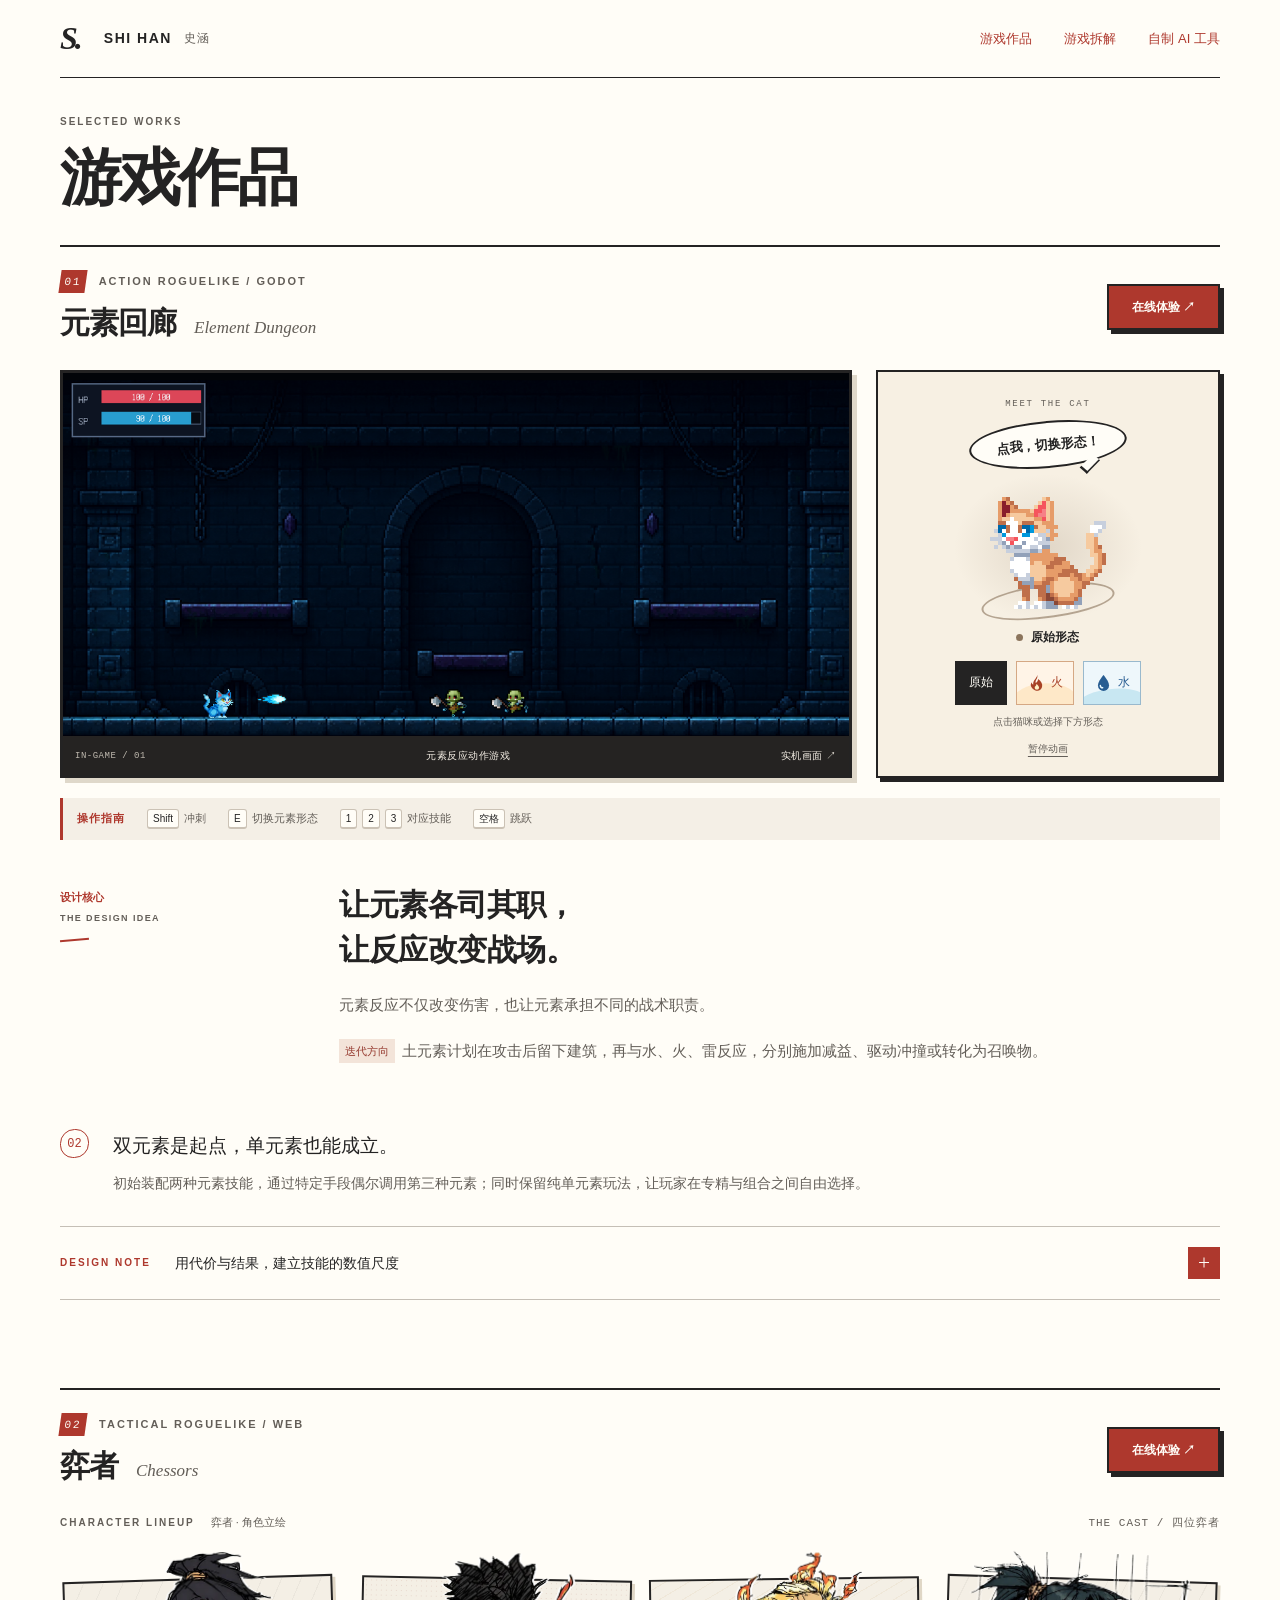
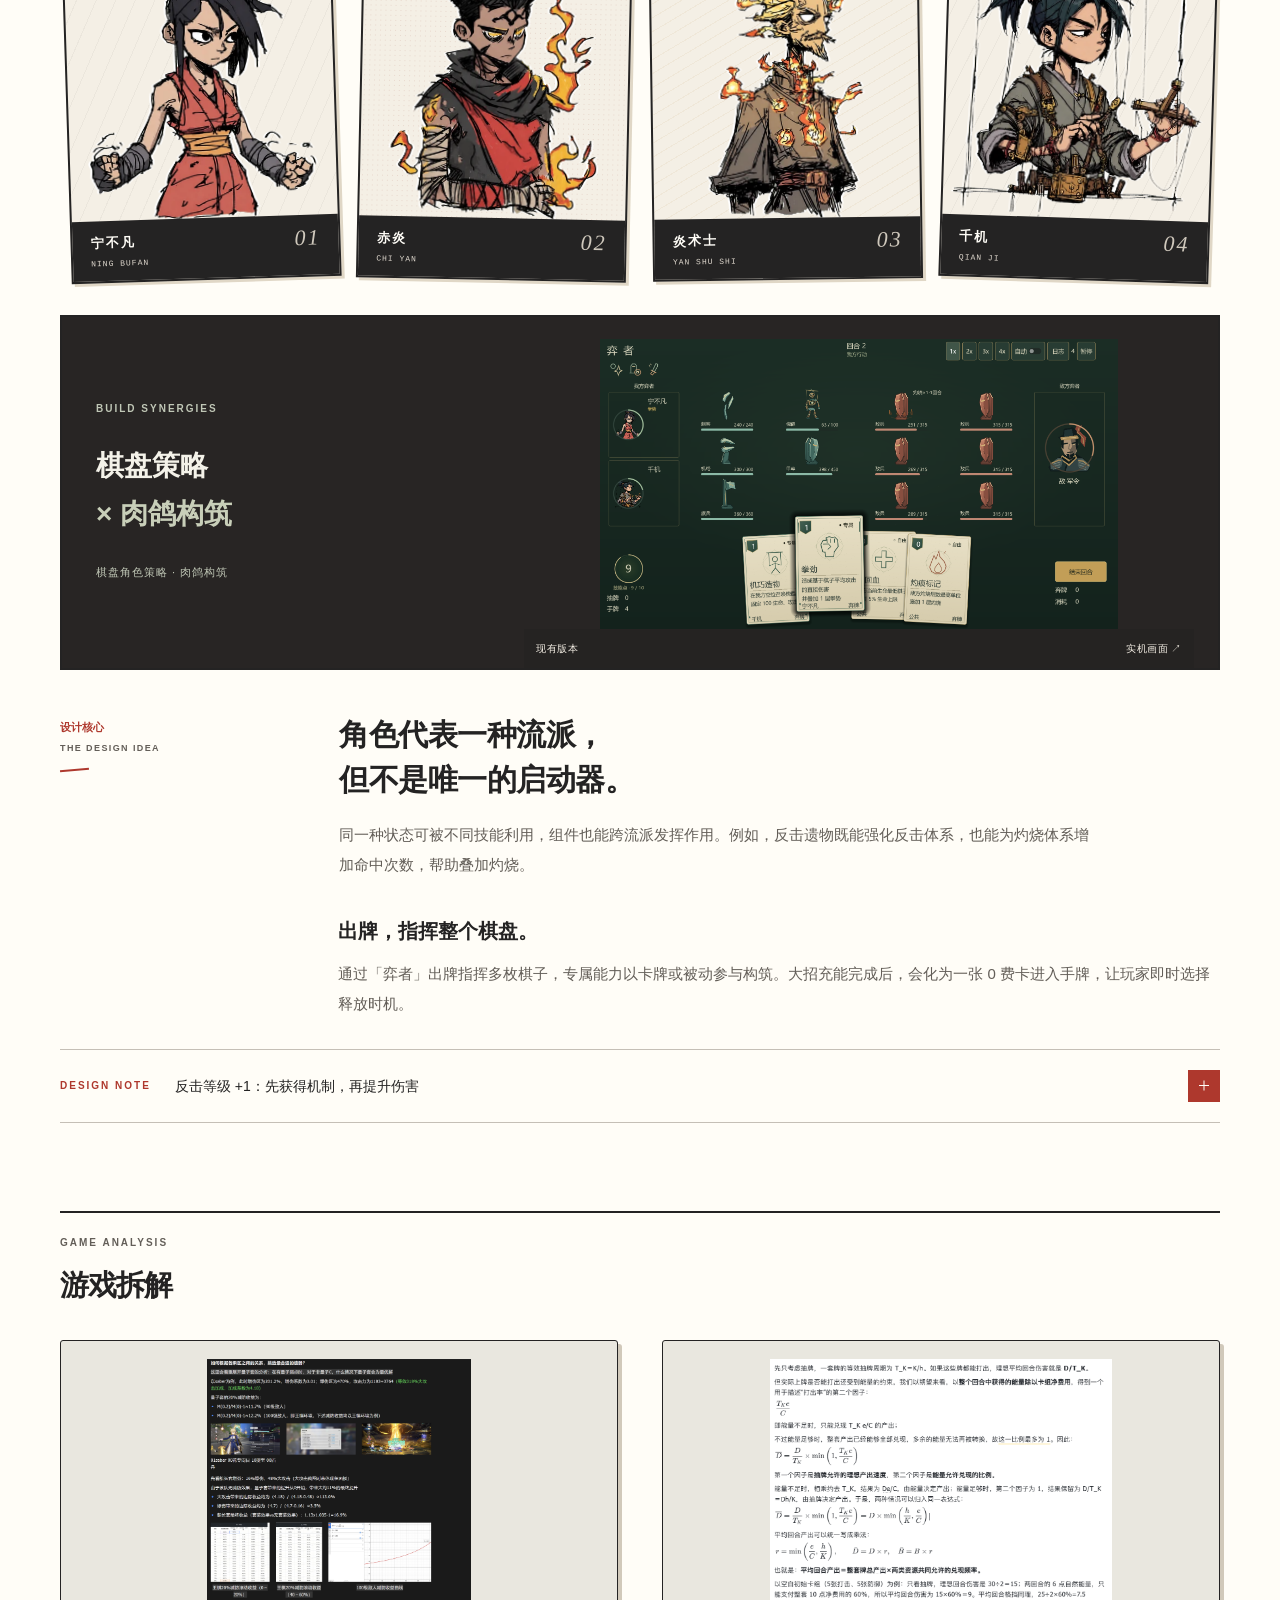
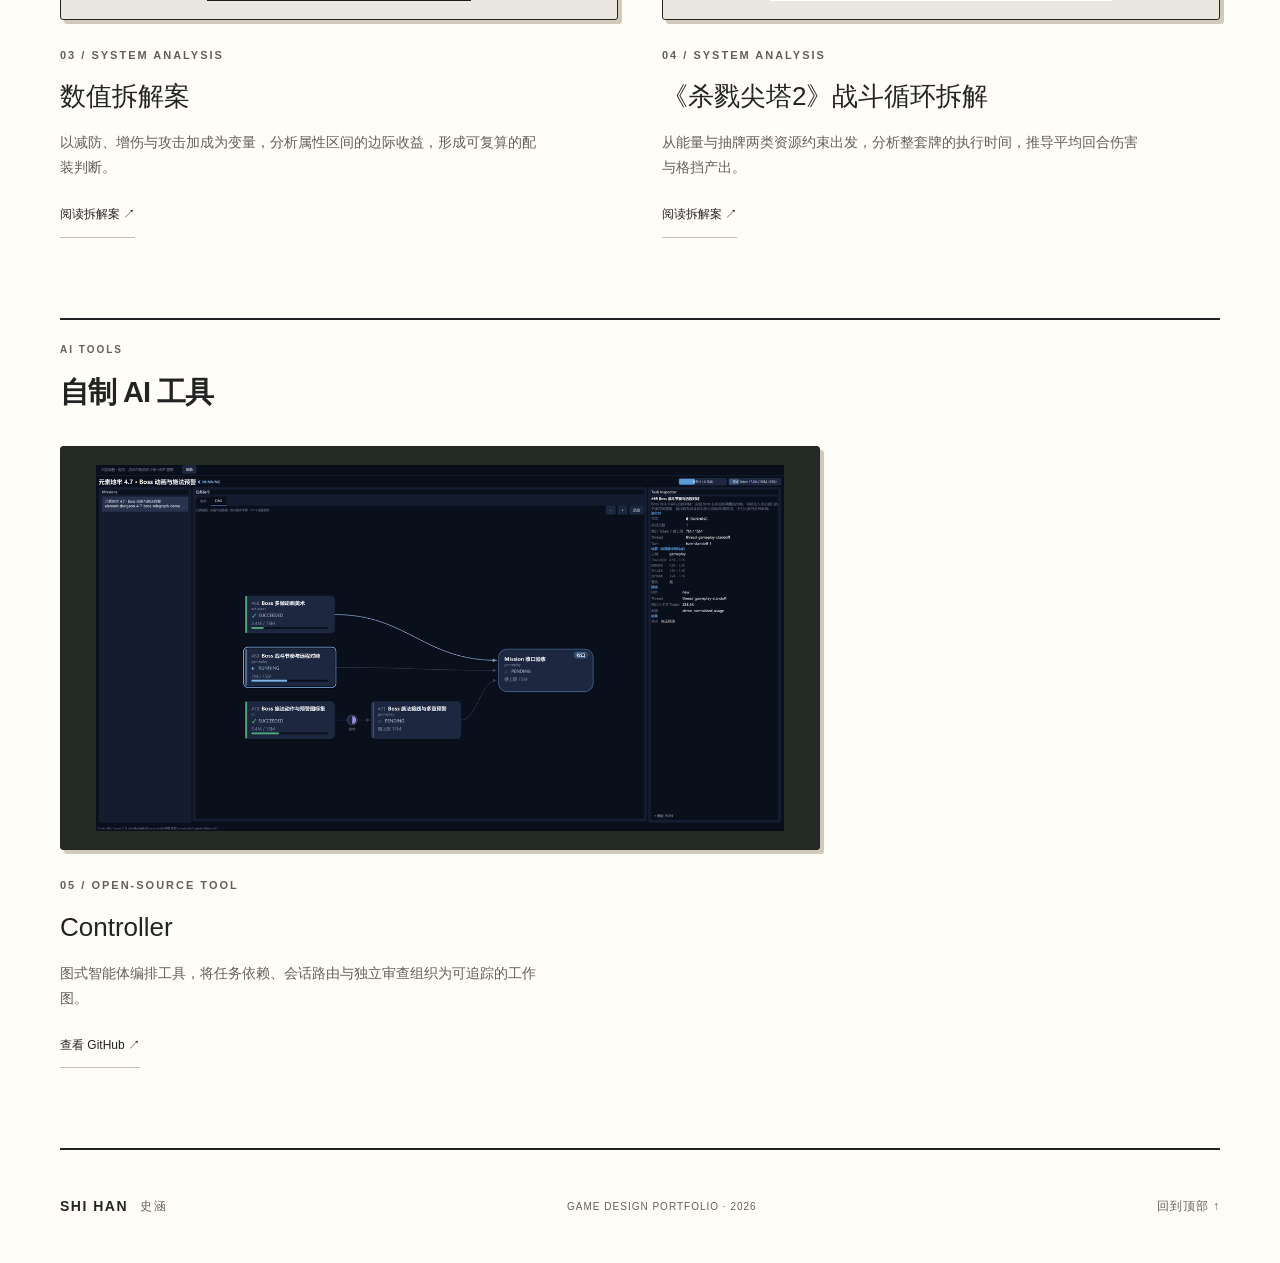
==== index.html @ 30437e1d "Refine game portfolio presentation" ====
<!doctype html>
<html lang="zh-CN" data-theme="comic">
<head>
  <meta charset="UTF-8">
  <meta name="viewport" content="width=device-width, initial-scale=1">
  <meta name="description" content="史涵的游戏设计作品集：元素反应、跨流派构筑与数值平衡。探索元素回廊与弈者背后的设计思考。">
  <meta name="theme-color" content="#fffdf7">
  <title>史涵 SHI HAN — 游戏设计作品集</title>
  <link rel="icon" href="./assets/favicon.svg" type="image/svg+xml">
  <link rel="stylesheet" href="./home.css">
  <link rel="stylesheet" href="./sketch.css">
  <link rel="stylesheet" href="./design-options/themes.css">
  <link rel="stylesheet" href="./comic.css">
  <script>
    const previewTheme = new URLSearchParams(location.search).get('theme');
    if (['sketch', 'atlas', 'comic'].includes(previewTheme)) document.documentElement.dataset.theme = previewTheme;
  </script>
  <script src="./home.js" defer></script>
  <link rel="preload" as="image" href="./assets/characters/cat/cat_idle-cropped.png">
  <link rel="preload" as="image" href="./assets/characters/cat/cat_fire_idle-cropped.png">
  <link rel="preload" as="image" href="./assets/characters/cat/cat_water_idle-cropped.png">
  <noscript><style>.cat-animation-toggle,.cat-note,.cat-help,.cat-forms{display:none}</style></noscript>
</head>
<body>
  <a class="skip-link" href="#main">跳到主要内容</a>
  <header class="site-header shell">
    <a class="identity" href="./" aria-label="史涵，游戏作品首页"><span class="identity-mark" aria-hidden="true">S.</span> SHI HAN <span class="identity-cn">史涵</span></a>
    <nav class="section-directory" aria-label="作品目录"><a href="#work">游戏作品</a><a href="#breakdowns">游戏拆解</a><a href="#ai-tools">自制 AI 工具</a></nav>
  </header>
  <main id="main">
    <section id="work" class="work-section shell" aria-labelledby="work-title">
      <div class="section-heading"><div><p class="eyebrow">SELECTED WORKS</p><h1 id="work-title">游戏作品</h1></div></div>
      <article class="project" id="element">
        <div class="project-heading"><div><p class="eyebrow"><span class="chapter-number">01</span> ACTION ROGUELIKE / GODOT</p><h2 class="project-name">元素回廊<span>Element Dungeon</span></h2></div><a class="button-link" href="https://shihan05611-cmd.github.io/element-dungeon/" target="_blank" rel="noopener">在线体验 ↗</a></div>
        <div class="element-showcase">
          <a class="project-image dungeon-image" href="https://shihan05611-cmd.github.io/element-dungeon/" target="_blank" rel="noopener" aria-label="在线体验元素回廊（新窗口）"><img src="./assets/element-corridor-showcase.png" alt="元素回廊实机画面：蓝色角色在像素地牢中与敌人战斗" width="1280" height="591" loading="eager" fetchpriority="high" decoding="async"><span class="image-caption"><span class="frame-caption">IN-GAME / 01</span> 元素反应动作游戏 <span>实机画面 ↗</span></span></a>
          <div class="cat-playground" data-cat-element="base">
            <span class="cat-panel-label">MEET THE CAT</span>
            <p class="cat-note">点我，切换形态！</p>
            <button class="cat-button" type="button" aria-label="切换猫咪形态，当前原始形态" aria-describedby="cat-help" disabled>
              <span class="cat-sprite" role="img" aria-label="元素地牢主角猫的待机动画"></span>
            </button>
            <span class="cat-element" aria-live="polite" aria-atomic="true">原始形态</span>
            <div class="cat-forms" role="group" aria-label="选择猫咪形态">
              <button type="button" data-cat-form="base" aria-pressed="true" disabled>原始</button>
              <button type="button" data-cat-form="fire" aria-pressed="false" aria-label="火元素形态" disabled><svg class="form-icon flame-icon" viewBox="0 0 24 24" aria-hidden="true"><path d="M13 2c1 5-3 6-2 10 2-1 3-3 3-5 4 3 6 6 5 10-1 4-5 6-9 4S3 15 6 11c0 3 2 3 2 3-1-5 4-7 5-12Z"/><path class="flame-core" d="M12 13c0 3-3 3-2 6 1 2 4 2 5 0s-1-4-3-6Z"/></svg><span>火</span></button>
              <button type="button" data-cat-form="water" aria-pressed="false" aria-label="水元素形态" disabled><svg class="form-icon drop-icon" viewBox="0 0 24 24" aria-hidden="true"><path d="M12 2S5 10 5 15a7 7 0 0 0 14 0c0-5-7-13-7-13Z"/><path class="drop-shine" d="M8 15c0 2 1 3 3 3"/></svg><span>水</span></button>
            </div>
            <p class="cat-help" id="cat-help">点击猫咪或选择下方形态</p>
            <button class="cat-animation-toggle" type="button" aria-pressed="false">暂停动画</button>
          </div>
        </div>
        <aside class="controls-note" aria-label="元素回廊游戏操作"><span class="controls-label">操作指南</span><span><kbd>Shift</kbd> 冲刺</span><span><kbd>E</kbd> 切换元素形态</span><span><kbd>1</kbd><kbd>2</kbd><kbd>3</kbd> 对应技能</span><span><kbd>空格</kbd> 跳跃</span></aside>
        <div class="project-story"><p class="side-label">设计核心<br><span>THE DESIGN IDEA</span></p><div><h4>让元素各司其职，<br>让反应改变战场。</h4><p>元素反应不仅改变伤害，也让元素承担不同的战术职责。</p><p class="iteration-paragraph"><span class="direction-label">迭代方向</span>土元素计划在攻击后留下建筑，再与水、火、雷反应，分别施加减益、驱动冲撞或转化为召唤物。</p></div></div>
        <div class="insight-row"><span class="insight-number">02</span><div><h4>双元素是起点，单元素也能成立。</h4><p>初始装配两种元素技能，通过特定手段偶尔调用第三种元素；同时保留纯单元素玩法，让玩家在专精与组合之间自由选择。</p></div></div>
        <details class="design-note"><summary><span><span class="eyebrow">DESIGN NOTE</span>用代价与结果，建立技能的数值尺度</span><span class="note-toggle" aria-hidden="true"><span class="details-icon"></span></span></summary><div class="note-content"><p>以「10 能量 → 10 点远程单体伤害」作为基准，再把范围、爆发速度、元素附着与行动限制计入收益和代价。以下为设计基准示例。</p><div class="table-scroll" tabindex="0" role="region" aria-label="技能代价与收益对比"><table><thead><tr><th scope="col">技能</th><th scope="col">能量与伤害</th><th scope="col">为什么这样定价</th></tr></thead><tbody><tr><th scope="row">普通元素弹</th><td>10 能量 / 10 伤害</td><td>远程单体输出，附带元素附着，作为比较基准。</td></tr><tr><th scope="row">元素爆发</th><td>全部能量 / 每 10 能量折算 8 伤害</td><td>范围伤害与短时爆发效率较高，因此降低单位能量倍率。</td></tr><tr><th scope="row">元素激光</th><td>10 能量 / 10 伤害</td><td>高频伤害、快速附着是收益，施放时灵活性受限是代价。尚未量化哪一侧影响更大，暂按两者抵消，沿用基准倍率。</td></tr></tbody></table></div><p class="note-aside">普攻不消耗能量，但需要接近敌人：距离与风险同样是一种成本。</p></div></details>
      </article>
      <article class="project" id="yizhe">
        <div class="project-heading"><div><p class="eyebrow"><span class="chapter-number">02</span> TACTICAL ROGUELIKE / WEB</p><h2 class="project-name">弈者<span>Chessors</span></h2></div><a class="button-link" href="https://shihan05611-cmd.github.io/yizhe-card-game/" target="_blank" rel="noopener">在线体验 ↗</a></div>
        <div class="character-strip" aria-label="弈者角色立绘">
          <div class="character-strip-heading"><p class="eyebrow">CHARACTER LINEUP</p><span>弈者 · 角色立绘</span><span class="lineup-note">THE CAST / 四位弈者</span></div>
          <div class="character-lineup">
            <figure><img src="./assets/characters/yizhe-ningbufan-web.webp" alt="宁不凡角色立绘" width="408" height="480" loading="lazy" decoding="async"><figcaption><i aria-hidden="true">01</i>宁不凡<span>NING BUFAN</span></figcaption></figure>
            <figure><img src="./assets/characters/yizhe-chiyan-web.webp" alt="赤炎角色立绘" width="374" height="480" loading="lazy" decoding="async"><figcaption><i aria-hidden="true">02</i>赤炎<span>CHI YAN</span></figcaption></figure>
            <figure><img src="./assets/characters/yizhe-yanshushi-web.webp" alt="炎术士角色立绘" width="282" height="480" loading="lazy" decoding="async"><figcaption><i aria-hidden="true">03</i>炎术士<span>YAN SHU SHI</span></figcaption></figure>
            <figure><img src="./assets/characters/yizhe-qianji-web.webp" alt="千机角色立绘" width="446" height="480" loading="lazy" decoding="async"><figcaption><i aria-hidden="true">04</i>千机<span>QIAN JI</span></figcaption></figure>
          </div>
        </div>
        <div class="chess-showcase"><div class="chess-intro"><span class="eyebrow">BUILD SYNERGIES</span><p>棋盘策略<br><span>× 肉鸽构筑</span></p><span class="small-label">棋盘角色策略 · 肉鸽构筑</span></div><a class="project-image chess-image" href="https://shihan05611-cmd.github.io/yizhe-card-game/" target="_blank" rel="noopener" aria-label="在线体验弈者（新窗口）"><img src="./assets/yizhe-showcase.png" alt="弈者实机画面：宁不凡与千机通过手牌指挥棋子，进行回合制战斗" width="1901" height="1063" loading="lazy" decoding="async"><span class="image-caption">现有版本 <span>实机画面 ↗</span></span></a></div>
        <div class="project-story"><p class="side-label">设计核心<br><span>THE DESIGN IDEA</span></p><div><h4>角色代表一种流派，<br>但不是唯一的启动器。</h4><p>同一种状态可被不同技能利用，组件也能跨流派发挥作用。例如，反击遗物既能强化反击体系，也能为灼烧体系增加命中次数，帮助叠加灼烧。</p></div></div>
        <div class="plain-highlight"><h3>出牌，指挥整个棋盘。</h3><p>通过「弈者」出牌指挥多枚棋子，专属能力以卡牌或被动参与构筑。大招充能完成后，会化为一张 0 费卡进入手牌，让玩家即时选择释放时机。</p></div>
        <details class="design-note"><summary><span><span class="eyebrow">DESIGN NOTE</span>反击等级 +1：先获得机制，再提升伤害</span><span class="note-toggle" aria-hidden="true"><span class="details-icon"></span></span></summary><div class="note-content"><p>反击等级从 0 提升到 1，意味着获得「格挡成功后反击」的机制；已有反击时，继续提升等级则增加反击伤害。同一个 +1，既能为其他体系打开入口，也能强化反击体系。</p></div></details>
      </article>
    </section>
    <section class="explorations shell" id="breakdowns" aria-labelledby="breakdowns-title"><span id="explorations" aria-hidden="true"></span><div class="section-heading"><div><p class="eyebrow">GAME ANALYSIS</p><h2 id="breakdowns-title">游戏拆解</h2></div></div><div class="exploration-grid">
      <article class="exploration-card"><a class="exploration-image" href="https://ocn118lvmrj3.feishu.cn/wiki/Hf3ewx05miPujBkqn7kcYoNJnKh" target="_blank" rel="noopener" aria-label="查看数值拆解案（新窗口）"><img src="./assets/numerical-breakdown-showcase.png" alt="数值拆解案：角色属性、战斗数据与收益曲线分析" width="1620" height="1486" loading="lazy" decoding="async"></a><p class="eyebrow">03 / SYSTEM ANALYSIS</p><h3>数值拆解案</h3><p>以减防、增伤与攻击加成为变量，分析属性区间的边际收益，形成可复算的配装判断。</p><a class="inline-link" href="https://ocn118lvmrj3.feishu.cn/wiki/Hf3ewx05miPujBkqn7kcYoNJnKh" target="_blank" rel="noopener">阅读拆解案 ↗</a></article>
      <article class="exploration-card"><a class="exploration-image" href="https://ocn118lvmrj3.feishu.cn/docx/Oazed3XNuoKAtqxTQS0cFAvJnw7" target="_blank" rel="noopener" aria-label="查看《杀戮尖塔2》战斗循环拆解（新窗口）"><img src="./assets/card-resource-breakdown.png" alt="《杀戮尖塔2》战斗循环拆解：抽牌与能量共同约束平均回合伤害和格挡产出" width="1014" height="719" loading="lazy" decoding="async"></a><p class="eyebrow">04 / SYSTEM ANALYSIS</p><h3>《杀戮尖塔2》战斗循环拆解</h3><p>从能量与抽牌两类资源约束出发，分析整套牌的执行时间，推导平均回合伤害与格挡产出。</p><a class="inline-link" href="https://ocn118lvmrj3.feishu.cn/docx/Oazed3XNuoKAtqxTQS0cFAvJnw7" target="_blank" rel="noopener">阅读拆解案 ↗</a></article>
    </div></section>
    <section class="explorations shell" id="ai-tools" aria-labelledby="ai-tools-title"><div class="section-heading"><div><p class="eyebrow">AI TOOLS</p><h2 id="ai-tools-title">自制 AI 工具</h2></div></div><div class="ai-tools-grid">
      <article class="exploration-card"><a class="exploration-image tool-image" href="https://github.com/shihan05611-cmd/Controller" target="_blank" rel="noopener" aria-label="查看 Controller GitHub 仓库（新窗口）"><img src="./assets/controller-dashboard.png" alt="Controller 实际运行界面：任务节点、依赖路径与任务检查器" width="1280" height="681" loading="lazy" decoding="async"></a><p class="eyebrow">05 / OPEN-SOURCE TOOL</p><h3>Controller</h3><p>图式智能体编排工具，将任务依赖、会话路由与独立审查组织为可追踪的工作图。</p><a class="inline-link" href="https://github.com/shihan05611-cmd/Controller" target="_blank" rel="noopener">查看 GitHub ↗</a></article>
    </div></section>
  </main>
  <footer class="site-footer shell"><a class="identity" href="./">SHI HAN <span class="identity-cn">史涵</span></a><p>GAME DESIGN PORTFOLIO · 2026</p><a href="#main">回到顶部 ↑</a></footer>
</body>
</html>
---- home.css ----
:root {
  --paper:#f5f3ee;
  --surface:#eeece5;
  --ink:#252a26;
  --muted:#62665e;
  --line:#d4d6cb;
  --accent:#865b38;
  --dark:#252e28;
  --light:#f4f2e9;
  --body:"Segoe UI","PingFang SC","Microsoft YaHei",sans-serif;
  --serif:"Palatino Linotype","Noto Serif CJK SC","Songti SC",SimSun,serif;
  --shell:min(1160px,calc(100% - 96px));
  color-scheme:light;
}

* {
  box-sizing:border-box;
}

html {
  scroll-behavior:smooth;
  scroll-padding-top:28px;
}

body {
  margin:0;
  background:var(--paper);
  color:var(--ink);
  font:16px/1.8 var(--body);
  -webkit-font-smoothing:antialiased;
}

a {
  color:inherit;
  text-decoration:none;
}

button {
  font:inherit;
  cursor:pointer;
}

a,button,summary {
  touch-action:manipulation;
}

img {
  display:block;
  max-width:100%;
  height:auto;
}

button,a,summary {
  -webkit-tap-highlight-color:transparent;
}

a:focus-visible,button:focus-visible,summary:focus-visible,[tabindex]:focus-visible {
  outline:3px solid var(--accent);
  outline-offset:5px;
}

::selection {
  background:#ddd8bc;
}

.shell {
  width:var(--shell);
  margin-inline:auto;
}

.skip-link {
  position:fixed;
  top:10px;
  left:10px;
  transform:translateY(-160%);
  padding:10px 16px;
  background:var(--ink);
  color:var(--paper);
  z-index:20;
}

.skip-link:focus {
  transform:none;
}

.site-header {
  min-height:100px;
  display:flex;
  justify-content:space-between;
  align-items:center;
  border-bottom:1px solid var(--line);
  gap:24px;
}

.identity {
  display:inline-flex;
  align-items:center;
  gap:12px;
  font-size:14px;
  font-weight:650;
  letter-spacing:1.5px;
  min-height:44px;
}

.identity-mark {
  font:italic 32px var(--serif);
  letter-spacing:-3px;
  margin-right:12px;
}

.identity-cn {
  color:var(--muted);
  font-size:12px;
  font-weight:400;
}

.site-header nav {
  display:flex;
  gap:32px;
  font-size:13px;
}

.site-header nav a {
  display:flex;
  align-items:center;
  min-height:44px;
  transition:color .2s;
}

.site-header nav a:hover,.inline-link:hover {
  color:var(--accent);
}

.eyebrow {
  font:11px/1.6 var(--body);
  font-weight:600;
  letter-spacing:2px;
  color:var(--muted);
  margin:0;
}

/* Project narratives */
.work-section {
  padding-top:95px;
}

.section-heading {
  display:flex;
  justify-content:space-between;
  align-items:end;
  margin-bottom:55px;
  gap:20px;
}

.section-heading h2 {
  font-size:clamp(24px,2.8vw,34px);
  font-weight:500;
  line-height:1.5;
  letter-spacing:-1px;
  margin:13px 0 0;
}

.section-count {
  font:11px ui-monospace,monospace;
  color:var(--muted);
  white-space:nowrap;
  padding-bottom:8px;
}

.project {
  padding-top:28px;
  border-top:1px solid var(--line);
  margin-bottom:115px;
}

.project-heading {
  display:flex;
  justify-content:space-between;
  align-items:center;
  gap:24px;
  margin-bottom:30px;
}

.project-heading .project-name {
  font-size:35px;
  line-height:1.4;
  letter-spacing:-1px;
  font-weight:550;
  margin:10px 0 0;
}

.project-heading .project-name span {
  font:italic 20px var(--serif);
  color:var(--muted);
  letter-spacing:0;
  margin-left:20px;
}

.button-link {
  border:1px solid #a6ab9c;
  border-radius:3px;
  display:inline-flex;
  align-items:center;
  justify-content:center;
  gap:30px;
  font-size:13px;
  min-height:46px;
  padding:9px 20px;
  white-space:nowrap;
  transition:background .2s,color .2s;
}

.button-link:hover {
  background:var(--ink);
  color:var(--paper);
}

.project-image {
  display:block;
  position:relative;
  overflow:hidden;
  background:#151b22;
}

.project-image img {
  width:100%;
  transition:transform .3s;
}

.project-image:hover img {
  transform:scale(1.012);
}

.dungeon-image {
  padding:24px 24px 0;
  background:#202725;
  border:1px solid #36403a;
  border-radius:5px;
}

.dungeon-image img {
  border:1px solid #46544a;
}

.image-caption {
  position:relative;
  display:flex;
  justify-content:space-between;
  gap:15px;
  padding:13px 0;
  color:#c9d0c5;
  font-size:10px;
  letter-spacing:1.5px;
}

.project-story {
  display:grid;
  grid-template-columns:1fr 3fr;
  gap:60px;
  padding:48px 0 35px;
}

.side-label {
  font-size:12px;
  line-height:1.8;
  margin:6px 0;
  color:var(--accent);
}

.side-label span {
  font-size:9px;
  letter-spacing:1.4px;
  color:var(--muted);
}

.project-story h4 {
  font-size:clamp(25px,3vw,35px);
  font-weight:500;
  line-height:1.5;
  letter-spacing:-.5px;
  margin:0 0 18px;
}

.project-story p:not(.side-label) {
  color:var(--muted);
  font-size:15px;
  line-height:1.95;
  max-width:760px;
  margin:0;
}

/* Element reaction explorer */
.reaction-lab,.synergy-study {
  border:1px solid var(--line);
  background:var(--surface);
  border-radius:4px;
  padding:27px 32px 16px;
}

.lab-heading {
  display:flex;
  align-items:center;
  justify-content:space-between;
  gap:15px;
}

.lab-heading>span {
  font-size:11px;
  color:var(--muted);
}

.reaction-layout {
  display:grid;
  grid-template-columns:1fr 70px 1.65fr;
  align-items:center;
  gap:20px;
  padding:30px 20px 20px;
}

.reaction-source {
  display:grid;
  justify-items:center;
  text-align:center;
}

.earth-symbol {
  display:grid;
  place-items:center;
  width:65px;
  height:65px;
  border:1px solid #bcb19a;
  background:#e6e0d2;
  color:var(--accent);
  font:48px var(--serif);
  margin-bottom:16px;
  box-shadow:5px 5px 0 #ded7c7;
}

.reaction-source strong {
  font-size:22px;
  font-weight:500;
  margin-top:5px;
}

.reaction-source p {
  font-size:13px;
  color:var(--muted);
  margin:10px 0 0;
  line-height:1.8;
}

.reaction-arrow {
  font:32px var(--serif);
  color:#7c8274;
  text-align:center;
}

.reaction-controls {
  display:flex;
  gap:8px;
  flex-wrap:wrap;
}

.reaction-controls button {
  border:1px solid #c7cabc;
  display:flex;
  align-items:center;
  justify-content:center;
  gap:9px;
  padding:9px 16px;
  min-height:44px;
  border-radius:3px;
  color:var(--muted);
  background:transparent;
  font-size:13px;
  transition:background .2s,border-color .2s;
}

.reaction-controls button:hover {
  background:#e2e3d9;
}

.reaction-controls button[aria-pressed="true"] {
  background:var(--paper);
  border-color:var(--ink);
  color:var(--ink);
  box-shadow:0 2px 5px #252a260b;
}

.element-dot {
  width:7px;
  height:7px;
  border-radius:50%;
  display:inline-block;
}

.water {
  background:#537d8b;
}

.fire {
  background:#a05b40;
}

.lightning {
  background:#79628f;
}

.reaction-result {
  margin-top:19px;
  padding:20px 24px;
  background:var(--paper);
  border-left:2px solid #537d8b;
  min-height:159px;
}

.result-index {
  font:10px ui-monospace,monospace;
  letter-spacing:1px;
  color:#426775;
}

.reaction-result h5 {
  font-size:23px;
  line-height:1.5;
  font-weight:500;
  margin:8px 0;
}

.reaction-result p {
  font-size:14px;
  color:var(--muted);
  line-height:1.9;
  margin:0;
  max-width:460px;
}

[data-reaction="fire"] .reaction-result {
  border-color:#a05b40;
}

[data-reaction="fire"] .result-index {
  color:#924a31;
}

[data-reaction="lightning"] .reaction-result {
  border-color:#79628f;
}

[data-reaction="lightning"] .result-index {
  color:#79628f;
}

.lab-footnote {
  text-align:right;
  font-size:10px;
  color:var(--muted);
  margin:7px 0 0;
}

.insight-row {
  display:grid;
  grid-template-columns:35px 1fr;
  gap:18px;
  padding:30px 0;
}

.insight-number {
  font:12px ui-monospace,monospace;
  color:var(--accent);
  padding-top:8px;
}

.insight-row h4 {
  font-size:19px;
  font-weight:500;
  margin:0 0 8px;
}

.insight-row p {
  font-size:14px;
  color:var(--muted);
  margin:0;
  max-width:830px;
}

/* Native disclosure keeps the technical notes usable without JavaScript. */
.design-note {
  border-top:1px solid var(--line);
  border-bottom:1px solid var(--line);
}

.design-note summary {
  cursor:pointer;
  list-style:none;
  display:flex;
  align-items:center;
  justify-content:space-between;
  gap:24px;
  min-height:88px;
  padding:20px 0;
  font-size:14px;
}

.design-note summary::-webkit-details-marker {
  display:none;
}

.design-note summary>span:first-child {
  display:flex;
  gap:24px;
  align-items:center;
}

.design-note summary .eyebrow {
  color:var(--accent);
  white-space:nowrap;
  font-size:10px;
}

.details-icon {
  flex-shrink:0;
  width:28px;
  height:28px;
  border:1px solid var(--line);
  border-radius:50%;
  position:relative;
}

.details-icon:before,.details-icon:after {
  content:"";
  position:absolute;
  top:12px;
  left:8px;
  width:10px;
  height:1px;
  background:var(--ink);
}

.details-icon:after {
  transform:rotate(90deg);
}

details[open] .details-icon:after {
  transform:rotate(0);
}

.note-content {
  padding:0 0 28px;
  font-size:14px;
  color:var(--muted);
}

.note-content>p:first-child {
  margin:0 0 20px;
  max-width:800px;
}

.table-scroll {
  overflow-x:auto;
}

table {
  width:100%;
  border-collapse:collapse;
  font-size:13px;
  text-align:left;
}

th,td {
  padding:16px;
  border-bottom:1px solid var(--line);
  vertical-align:top;
}

thead {
  background:var(--surface);
}

th {
  font-weight:550;
  color:var(--ink);
}

tbody th {
  width:16%;
  min-width:100px;
}

td:nth-child(2) {
  width:28%;
  min-width:170px;
}

.note-aside {
  font-size:12px!important;
  line-height:1.9;
  color:var(--muted);
  margin:20px 0 0;
}

/* Chessors: shared components across builds. */
.chess-showcase {
  display:grid;
  grid-template-columns:.65fr 1fr;
  align-items:center;
  background:#262d29;
  border-radius:4px;
  overflow:hidden;
  padding:28px 28px 0 40px;
  gap:35px;
}

.chess-intro {
  padding-bottom:28px;
}

.chess-intro .eyebrow {
  color:#c0c7b6;
  font-size:10px;
}

.chess-intro>p {
  font-family:var(--serif);
  font-size:clamp(23px,2.7vw,34px);
  line-height:1.7;
  color:var(--light);
  margin:38px 0;
}

.chess-intro>p span {
  color:#c8cfb9;
}

.small-label {
  font-size:11px;
  color:#c0c7b6;
  letter-spacing:1px;
}

.chess-image {
  background:transparent;
}

.chess-image img {
  border:1px solid #6b6453;
}

.level-track {
  display:grid;
  grid-template-columns:repeat(3,1fr);
  gap:24px;
  margin-top:30px;
}

.level-track>div {
  padding:0 20px 24px 0;
  border-right:1px solid var(--line);
}

.level-track>div:last-child {
  border:0;
}

.level-track span {
  font:10px ui-monospace,monospace;
  color:var(--accent);
  letter-spacing:1px;
}

.level-track h5 {
  font-size:21px;
  font-weight:500;
  margin:10px 0;
}

.level-track p {
  font-size:13px;
  color:var(--muted);
  margin:0;
  line-height:1.9;
}

.synergy-branches {
  border-top:1px solid var(--line);
  padding:24px 0 10px;
  display:grid;
  grid-template-columns:.75fr 1fr 1fr;
  gap:28px;
  align-items:start;
}

.shared-relic {
  font-size:11px;
  color:var(--muted);
}

.shared-relic strong {
  font-size:17px;
  font-weight:500;
  display:block;
  color:var(--ink);
  margin-top:4px;
}

.branch-label {
  color:var(--accent);
  font-size:12px;
}

.synergy-branches p {
  color:var(--muted);
  font-size:13px;
  margin:7px 0;
}

.iteration {
  padding:35px 0;
}

.iteration-heading {
  display:flex;
  align-items:center;
  gap:20px;
}

.iteration-badge {
  font-size:10px;
  background:#e6e8dc;
  color:#566144;
  padding:4px 9px;
  white-space:nowrap;
  border-radius:3px;
}

.iteration h4 {
  font-size:20px;
  font-weight:500;
  margin:0;
}

.iteration>p {
  font-size:14px;
  color:var(--muted);
  max-width:880px;
  margin:16px 0;
}

.charge-flow {
  display:flex;
  gap:24px;
  list-style:none;
  padding:18px 0 0;
  margin:0;
  flex-wrap:wrap;
}

.charge-flow li {
  font-size:13px;
  display:flex;
  align-items:center;
  gap:9px;
}

.charge-flow li+li:before {
  content:"→";
  color:var(--muted);
  margin-right:15px;
}

.charge-flow span {
  font:10px ui-monospace,monospace;
  color:var(--accent);
}

.balance-notes {
  display:grid;
  grid-template-columns:1fr 1fr 1.2fr;
  gap:30px;
}

.balance-notes h5 {
  font-size:16px;
  font-weight:500;
  color:var(--ink);
  margin:0 0 10px;
}

.balance-notes p {
  margin:0;
  font-size:13px;
}







.explorations {
  padding:100px 0 80px;
}

.exploration-grid {
  display:grid;
  grid-template-columns:1fr 1fr;
  gap:44px;
}

.exploration-image {
  height:280px;
  display:flex;
  align-items:center;
  justify-content:center;
  background:#e9e7df;
  overflow:hidden;
  padding:18px;
  border:1px solid var(--line);
  border-radius:4px;
  margin-bottom:27px;
}

.exploration-image img {
  width:100%;
  height:100%;
  object-fit:contain;
  transition:transform .3s;
}

.exploration-image:hover img {
  transform:scale(1.025);
}

.tool-image {
  background:#242b26;
}

.exploration-card h3 {
  font-size:26px;
  font-weight:500;
  margin:9px 0 10px;
}

.exploration-card>p:not(.eyebrow) {
  font-size:14px;
  color:var(--muted);
  max-width:480px;
  margin:0 0 13px;
}

.inline-link {
  min-height:44px;
  display:inline-flex;
  align-items:center;
  gap:28px;
  font-size:12px;
  border-bottom:1px solid var(--line);
}

.site-footer {
  border-top:1px solid var(--line);
  display:flex;
  align-items:center;
  justify-content:space-between;
  gap:20px;
  min-height:115px;
  font-size:10px;
  color:var(--muted);
  letter-spacing:1px;
}

.site-footer>a:last-child {
  min-height:44px;
  display:inline-flex;
  align-items:center;
  font-size:12px;
}

.site-footer .identity {
  color:var(--ink);
}

@media(min-width:1500px) {

.hero-art {
    min-height:440px;
  }

}

@media(max-width:1000px) {
  :root {
    --shell:calc(100% - 64px);
  }

.hero-art {
    min-height:340px;
  }

.orbit-inner {
    width:225px;
    height:290px;
  }

.piece {
    width:35px;
    height:35px;
  }

.piece-two {
    bottom:53px;
  }

.art-label-one {
    left:0;
    top:95px;
  }

.hero-description {
    font-size:14px;
  }

  .project-story {
    gap:30px;
  }

  .reaction-layout {
    padding-inline:0;
    grid-template-columns:1fr 40px 1.8fr;
    gap:12px;
  }

  .reaction-controls button {
    padding-inline:12px;
  }

  .chess-showcase {
    gap:24px;
    padding:24px 24px 0;
  }

  .iteration-heading {
    align-items:start;
    flex-direction:column;
    gap:12px;
  }

  .charge-flow {
    gap:15px;
  }

  .charge-flow li+li:before {
    margin-right:0;
  }

  .exploration-image {
    height:230px;
  }

}

@media(max-width:700px) {
  :root {
    --shell:calc(100% - 40px);
  }

  .site-header {
    min-height:80px;
    gap:10px;
  }

  .identity-mark {
    margin-right:4px;
  }

  .identity-cn {
    display:none;
  }

  .site-header nav {
    gap:18px;
    font-size:12px;
  }

  .site-header nav a:last-child {
    display:none;
  }

  .identity {
    font-size:12px;
    gap:6px;
  }

.hero h1 {
    font-size:52px;
    letter-spacing:-2px;
    margin:23px 0;
  }

.hero-art {
    min-height:290px;
    width:min(360px,100%);
    justify-self:center;
    margin-top:32px;
  }

.art-label-one {
    left:3px;
    top:90px;
  }

.orbit-outer {
    width:275px;
    height:245px;
  }

.hero-bottom {
    margin-top:28px;
    padding:18px 0;
    font-size:10px;
    gap:20px;
    letter-spacing:.5px;
  }

  .work-section {
    padding-top:55px;
  }

  .section-heading {
    margin-bottom:33px;
    gap:12px;
  }

  .section-heading h2 {
    font-size:25px;
    letter-spacing:-.5px;
  }

  .section-count {
    font-size:10px;
  }

  .project {
    margin-bottom:65px;
    padding-top:22px;
  }

  .project-heading {
    gap:12px;
    margin-bottom:22px;
  }

  .project-heading .eyebrow {
    font-size:9px;
    letter-spacing:1px;
  }

  .project-heading .project-name {
    font-size:28px;
  }

  .project-heading .project-name span {
    display:block;
    font-size:15px;
    margin:4px 0 0;
  }

  .button-link {
    gap:16px;
    padding:8px 12px;
    font-size:12px;
  }

  .dungeon-image {
    padding:10px 10px 0;
  }

  .image-caption {
    font-size:9px;
    letter-spacing:.4px;
    padding:10px 0;
  }

  .project-story {
    grid-template-columns:1fr;
    gap:20px;
    padding:30px 0;
  }

  .side-label {
    display:flex;
    gap:12px;
    align-items:center;
    margin:0;
  }

  .side-label br {
    display:none;
  }

  .project-story h4 {
    font-size:27px;
    margin-bottom:16px;
  }

  .project-story p:not(.side-label) {
    font-size:16px;
  }

  .reaction-lab,.synergy-study {
    padding:20px 18px 14px;
  }

  .lab-heading {
    align-items:start;
    flex-direction:column;
    gap:8px;
  }

  .lab-heading .eyebrow {
    font-size:10px;
    letter-spacing:1px;
  }

  .reaction-layout {
    grid-template-columns:1fr;
    gap:15px;
    padding:24px 0 10px;
  }

  .reaction-source {
    grid-template-columns:64px 1fr;
    column-gap:20px;
    justify-items:start;
    text-align:left;
  }

  .earth-symbol {
    grid-row:1/4;
    width:55px;
    height:55px;
    margin:0;
    align-self:center;
  }

  .reaction-source .eyebrow {
    font-size:9px;
  }

  .reaction-source strong {
    font-size:20px;
  }

  .reaction-source p {
    margin:5px 0 0;
    font-size:12px;
  }

  .reaction-source p br {
    display:none;
  }

  .reaction-arrow {
    transform:rotate(90deg);
    font-size:25px;
    line-height:1.2;
  }

  .reaction-controls {
    gap:7px;
  }

  .reaction-controls button {
    flex:1;
    padding:9px 8px;
    font-size:12px;
    gap:6px;
  }

  .reaction-result {
    padding:18px;
    min-height:172px;
  }

  .reaction-result p {
    font-size:16px;
  }

  .reaction-result h5 {
    font-size:22px;
  }

  .lab-footnote {
    font-size:9px;
  }

  .insight-row {
    grid-template-columns:24px 1fr;
    gap:12px;
    padding:25px 0;
  }

  .insight-row h4 {
    font-size:18px;
  }

  .insight-row p {
    font-size:16px;
  }

  .design-note summary>span:first-child {
    display:block;
    font-size:14px;
  }

  .design-note summary .eyebrow {
    display:block;
    margin-bottom:6px;
  }

  .design-note summary {
    gap:16px;
  }

  .note-content {
    font-size:16px;
  }

  .chess-showcase {
    grid-template-columns:1fr;
    padding:25px 14px 0;
    gap:12px;
  }

  .chess-intro {
    padding:0 12px;
  }

  .chess-intro>p {
    font-size:26px;
    margin:15px 0;
  }

  .small-label {
    display:block;
    margin-bottom:14px;
  }

  .level-track {
    grid-template-columns:1fr;
    gap:20px;
    margin-top:24px;
  }

  .level-track>div {
    border:0;
    border-bottom:1px solid var(--line);
    padding:0 0 20px;
  }

  .level-track h5 {
    font-size:20px;
    margin:7px 0;
  }

  .level-track p {
    font-size:16px;
  }

  .level-track br {
    display:none;
  }

  .synergy-branches {
    grid-template-columns:1fr;
    gap:18px;
    padding-top:20px;
  }

  .synergy-branches p {
    font-size:16px;
    margin:4px 0;
  }

  .shared-relic strong {
    font-size:19px;
  }

  .iteration>p {
    font-size:16px;
  }

  .iteration h4 {
    font-size:21px;
  }

  .charge-flow {
    flex-direction:column;
    align-items:start;
    gap:12px;
    padding-top:5px;
  }

  .charge-flow li {
    font-size:14px;
  }

  .charge-flow li+li:before {
    display:none;
  }

  .balance-notes {
    grid-template-columns:1fr;
    gap:24px;
  }

  .balance-notes p {
    font-size:16px;
  }

.approach h2 {
    font-size:29px;
    line-height:1.65;
  }

.approach-bottom>span {
    font-size:32px;
  }

.explorations {
    padding:55px 0;
  }

  .exploration-grid {
    grid-template-columns:1fr;
    gap:40px;
  }

  .exploration-image {
    height:240px;
    margin-bottom:20px;
  }

  .exploration-card>p:not(.eyebrow) {
    font-size:16px;
  }

  .site-footer {
    flex-wrap:wrap;
    justify-content:space-between;
    gap:5px;
    padding:22px 0;
    min-height:110px;
  }

  .site-footer p {
    order:3;
    width:100%;
    margin:0;
    font-size:9px;
  }

}

@media(max-width:370px) {

.site-header nav {
    gap:12px;
  }

.reaction-controls button {
    font-size:11px;
    padding-inline:6px;
  }

  .section-heading h2 {
    font-size:22px;
  }

  .section-count {
    font-size:9px;
  }

}

@media(prefers-reduced-motion:reduce) {
  html {
    scroll-behavior:auto;
  }

  *,*::before,*::after {
    transition:none!important;
    animation:none!important;
  }

}
---- sketch.css ----
/* A restrained sketchbook layer, scoped to the game homepage. */
:root {
  --paper: #faf9f5;
  --surface: #f1f0e9;
  --ink: #292d32;
  --muted: #60646a;
  --line: #d9d9d1;
  --accent: #305cc5;
  --dark: #262c36;
  --pen: #305cc5;
}

.site-header { min-height: 84px; }
.identity-mark { color: var(--pen); }
.work-section { padding-top: 48px; }
.section-heading { margin-bottom: 40px; }
.section-heading h1 {
  margin: 8px 0 0;
  font-size: clamp(36px, 4.5vw, 56px);
  font-weight: 550;
  line-height: 1.25;
  letter-spacing: -2px;
}
.title-period { color: var(--pen); }
.section-heading .eyebrow { font-size: 10px; }
.section-count { font-size: 12px; }
.project { position: relative; margin-bottom: 85px; }
.project-heading .project-name { font-size: 30px; }
.project-heading .project-name span { font-size: 17px; }
.button-link {
  border-color: var(--ink);
  border-radius: 3px 7px 4px 6px;
  box-shadow: 3px 3px 0 var(--line);
}
.button-link:hover { background: var(--pen); border-color: var(--pen); }
.project-story h4 { font-size: clamp(24px, 2.6vw, 31px); }
.project-story { padding-top: 36px; }
.side-label { position: relative; }
.side-label::before {
  content: '';
  width: 36px;
  height: 2px;
  background: var(--pen);
  position: absolute;
  top: 51px;
  left: 0;
  transform: rotate(-5deg);
}
.element-showcase {
  display: grid;
  grid-template-columns: minmax(0, 2.6fr) minmax(230px, 1fr);
  gap: 24px;
  align-items: stretch;
}
.dungeon-image {
  padding: 12px 12px 0;
  border-radius: 4px;
  align-self: center;
}
.cat-playground {
  --cat-color: #8b745c;
  --cat-width: 116px;
  --cat-height: 112px;
  --cat-sheet: 928px;
  position: relative;
  display: flex;
  flex-direction: column;
  align-items: center;
  justify-content: center;
  min-height: 290px;
  background-image: linear-gradient(#293b4c09 1px, transparent 1px), linear-gradient(90deg, #293b4c09 1px, transparent 1px);
  background-size: 20px 20px;
  border: 1px solid var(--line);
  border-radius: 5px 13px 6px 11px;
  padding: 26px 16px 18px;
}
.cat-playground::before {
  content: '';
  position: absolute;
  top: -8px;
  left: calc(50% - 29px);
  width: 58px;
  height: 17px;
  background: #e2ddc6b3;
  transform: rotate(-5deg);
}
.cat-note { font-size: 12px; color: var(--pen); transform: rotate(-5deg); margin: 0; }
.cat-button {
  position: relative;
  display: grid;
  place-items: center;
  width: 164px;
  height: 158px;
  padding: 0;
  border: 0;
  background: none;
  border-radius: 50%;
  color: var(--cat-color);
}
.cat-button::before {
  content: '';
  position: absolute;
  width: 118px;
  height: 35px;
  bottom: 14px;
  border: 1.5px solid currentColor;
  border-radius: 49% 53% 48% 51%;
  transform: rotate(-8deg);
  opacity: .6;
}
.cat-button:hover::before { transform: rotate(7deg); }
.cat-sprite {
  display: block;
  width: var(--cat-width);
  height: var(--cat-height);
  background: url('./assets/characters/cat/cat_idle-cropped.png') 0 0 / var(--cat-sheet) var(--cat-height);
  image-rendering: pixelated;
  pointer-events: none;
  position: relative;
  z-index: 1;
  animation: cat-idle 1s steps(8) infinite;
  animation-play-state: paused;
}
.cat-playground[data-animate="running"] .cat-sprite { animation-play-state: running; }
.cat-button::after {
  content: '';
  position: absolute;
  inset: 10px;
  border-radius: 50%;
  background: radial-gradient(ellipse, color-mix(in srgb, var(--cat-color) 20%, transparent), transparent 70%);
  pointer-events: none;
}
.cat-rune {
  position: absolute;
  top: 19px;
  right: 9px;
  font-size: 12px;
  border: 1px solid currentColor;
  width: 27px;
  height: 27px;
  display: grid;
  place-items: center;
  border-radius: 42% 50% 47% 51%;
  transform: rotate(9deg);
}
@keyframes cat-idle { to { background-position-x: calc(-1 * var(--cat-sheet)); } }
.cat-element { display: flex; align-items: center; gap: 8px; font-size: 13px; margin-top: 8px; }
.cat-element::before { content: ''; width: 7px; height: 7px; border-radius: 50%; background: var(--cat-color); }
.cat-help { font-size: 10px; color: var(--muted); margin: 5px 0 0; }
.cat-animation-toggle {
  min-height: 44px;
  padding: 8px 12px;
  font-size: 11px;
  border: 0;
  background: none;
  text-decoration: underline;
  text-underline-offset: 4px;
  color: var(--muted);
}
.character-strip {
  position: relative;
  margin: 35px 0 26px;
  padding: 12px 16px 0;
  border-bottom: 1px solid var(--line);
}
.character-strip-heading { display: flex; gap: 16px; align-items: baseline; margin-bottom: 14px; }
.character-strip-heading .eyebrow { font-size: 10px; }
.character-strip-heading > span { font-size: 11px; color: var(--muted); }
.character-lineup { display: grid; grid-template-columns: repeat(4, minmax(0, 1fr)); gap: 20px; }
.character-lineup figure { margin: 0; position: relative; text-align: center; min-width: 0; }
.character-lineup figure::before {
  content: '';
  position: absolute;
  width: 76%;
  height: 48%;
  left: 12%;
  top: 27%;
  z-index: -1;
  background: #e9edeb;
  border-radius: 50% 45% 53% 42%;
  transform: rotate(-9deg);
}
.character-lineup figure:nth-child(2)::before { background: #f0e7df; transform: rotate(8deg); }
.character-lineup figure:nth-child(3)::before { background: #eeebe0; }
.character-lineup figure:nth-child(4)::before { background: #e3e9ef; transform: rotate(12deg); }
.character-lineup img {
  position: relative;
  width: 100%;
  height: 235px;
  object-fit: contain;
  object-position: center bottom;
  filter: drop-shadow(0 2px 0 #fff) drop-shadow(2px 0 0 #fff) drop-shadow(-2px 0 0 #fff);
}
.character-lineup figcaption { padding: 14px 0 18px; font-size: 12px; letter-spacing: 2px; }
.character-lineup figcaption span { display: block; font: 9px/1.7 ui-monospace, monospace; letter-spacing: 1px; color: var(--muted); }
.chess-showcase { grid-template-columns: .65fr 1fr; }
.chess-intro>p { font-family: var(--body); font-size: 27px; }
.reaction-lab,.synergy-study { border-radius: 4px 9px 5px 8px; }
.lab-heading .eyebrow { color: var(--pen); }
.earth-symbol { color: #846546; }
.insight-number { border: 1px solid var(--pen); width: 29px; height: 29px; border-radius: 50% 45% 50% 44%; text-align: center; padding-top: 7px; }
.level-track span { border-bottom: 2px solid #305cc52e; padding-bottom: 4px; }
.design-note summary:hover .details-icon { border-color: var(--pen); }
.iteration-badge { color: #385a99; background: #e8edf6; }
.explorations { padding-top: 15px; }
.exploration-image { border-radius: 3px; }

@media (max-width: 1000px) {
  .element-showcase { grid-template-columns: minmax(0, 2fr) minmax(210px, 1fr); gap: 18px; }
  .cat-playground { min-height: 260px; padding-block: 18px 6px; }
  .cat-button { height: 140px; }
  .character-lineup img { height: 210px; }
}
@media (max-width: 700px) {
  .work-section { padding-top: 32px; }
  .section-heading { margin-bottom: 30px; }
  .section-heading h1 { font-size: 39px; letter-spacing: -1px; }
  .project { margin-bottom: 60px; }
  .project-heading .project-name { font-size: 27px; }
  .project-heading .project-name span { font-size: 14px; }
  .element-showcase { grid-template-columns: 1fr; gap: 20px; }
  .cat-playground { min-height: 218px; }
  .cat-button { height: 128px; }
  .cat-element { margin-top: 0; }
  .cat-animation-toggle { position: absolute; bottom: 4px; right: 5px; font-size: 10px; }
  .cat-help { max-width: 180px; text-align: center; }
  .side-label::before { display: none; }
  .character-strip { padding-inline: 0; margin-top: 28px; }
  .character-lineup { grid-template-columns: repeat(2, minmax(0, 1fr)); gap: 16px; }
  .character-lineup img { height: 200px; }
  .character-lineup figcaption { padding-block: 10px 15px; }
  .character-strip-heading { gap: 10px; flex-wrap: wrap; }
  .chess-showcase { grid-template-columns: 1fr; }
  .chess-intro>p { font-size: 23px; }
  .explorations { padding-top: 0; }
}
@media (prefers-reduced-motion: reduce) {
  .cat-sprite { animation: none !important; }
  /* Playback here is only enabled after the visitor explicitly presses Play. */
  .cat-playground[data-animate="running"] .cat-sprite {
    animation: cat-idle 1s steps(8) infinite !important;
  }
}

.cat-playground[data-cat-element="fire"], .cat-playground[data-cat-element="water"] { --cat-width: 120px; --cat-height: 120px; --cat-sheet: 960px; }
.cat-playground[data-cat-element="fire"] .cat-sprite { background-image: url('./assets/characters/cat/cat_fire_idle-cropped.png'); }
.cat-playground[data-cat-element="water"] .cat-sprite { background-image: url('./assets/characters/cat/cat_water_idle-cropped.png'); }
.cat-sprite { position: absolute; bottom: 14px; left: 50%; transform: translateX(-50%); }
---- design-options/themes.css ----
/* Visual studies. Only activated through ?theme=atlas or ?theme=comic. */
html[data-theme="atlas"] {
  --paper: #141d26;
  --surface: #1b2935;
  --ink: #e2e8e9;
  --muted: #a9b9c6;
  --line: #354854;
  --accent: #e0bd77;
  --pen: #e0bd77;
  --dark: #111922;
  color-scheme: dark;
}
[data-theme="atlas"] body {
  background-image: linear-gradient(#92b8c605 1px, transparent 1px), linear-gradient(90deg, #92b8c605 1px, transparent 1px);
  background-size: 40px 40px;
}
[data-theme="atlas"] .site-header { border-bottom-style: dashed; }
[data-theme="atlas"] .identity-mark { font: 700 24px ui-monospace, monospace; letter-spacing: -2px; }
[data-theme="atlas"] .section-heading { border-left: 4px solid var(--pen); padding-left: 22px; }
[data-theme="atlas"] .section-heading h1 { letter-spacing: 4px; font-size: 44px; }
[data-theme="atlas"] .project { border-top: 1px dashed var(--line); }
[data-theme="atlas"] .project-heading { padding-inline: 15px; border-left: 2px solid var(--pen); }
[data-theme="atlas"] .project-heading .project-name span { font: 11px ui-monospace, monospace; text-transform: uppercase; letter-spacing: 2px; }
[data-theme="atlas"] .eyebrow { letter-spacing: 2.5px; }
[data-theme="atlas"] .button-link { border-color: #6e818d; border-radius: 0; box-shadow: none; background: #20313d; }
[data-theme="atlas"] .button-link:hover { background: #34485b; }
[data-theme="atlas"] .dungeon-image { background: #0c151d; border-color: #405664; border-radius: 0; padding: 10px 10px 0; }
[data-theme="atlas"] .cat-playground { background-color: #192935; border-color: #405664; border-radius: 0; background-image: linear-gradient(#90b4cc0d 1px, transparent 1px), linear-gradient(90deg, #90b4cc0d 1px, transparent 1px); }
[data-theme="atlas"] .cat-playground::before { width: 30px; height: 30px; top: -1px; left: -1px; background: transparent; border-top: 2px solid var(--pen); border-left: 2px solid var(--pen); transform: none; }
[data-theme="atlas"] .cat-note { transform: none; font-size: 11px; letter-spacing: 2px; }
[data-theme="atlas"] .cat-rune { border-radius: 0; transform: none; background: #e2e8e9; color: #243443; }
[data-theme="atlas"] .cat-button::before { border-radius: 0; transform: rotateX(55deg) rotate(45deg); width: 76px; height: 76px; bottom: -5px; border-color: #bcceda; }
[data-theme="atlas"] .cat-element { letter-spacing: 3px; }
[data-theme="atlas"] .side-label::before { transform: none; }
[data-theme="atlas"] .character-strip { background: #172531; border: 1px solid #405664; padding: 22px 22px 0; }
[data-theme="atlas"] .character-lineup { gap: 16px; }
[data-theme="atlas"] .character-lineup figure { background: linear-gradient(180deg,#1f3443,#1a2935); border: 1px solid #354b59; }
[data-theme="atlas"] .character-lineup figure::before { display: none; }
[data-theme="atlas"] .character-lineup img { filter: drop-shadow(0 8px 10px #0005); padding-top: 15px; }
[data-theme="atlas"] .character-lineup figcaption { background: #0e1b26; border-top: 1px solid #354b59; color: #e0bd77; padding: 12px 0; }
[data-theme="atlas"] .character-lineup figcaption span { color: #91aabd; }
[data-theme="atlas"] .character-strip-heading { color: #b8cbd6; }
[data-theme="atlas"] .chess-showcase { background: #0e1923; border: 1px solid #354b59; border-radius: 0; }
[data-theme="atlas"] .reaction-lab,[data-theme="atlas"] .synergy-study { border-radius: 0; }
[data-theme="atlas"] .reaction-controls button { color: #afc0cc; border-color: #456173; }
[data-theme="atlas"] .reaction-controls button[aria-pressed="true"] { color: #172733; background: #cedde4; border-color: #cedde4; }
[data-theme="atlas"] .reaction-controls button:hover { background: #354b59; color: white; }
[data-theme="atlas"] .reaction-result { background: #101d29; }
[data-theme="atlas"] .result-index { color: #aacadb !important; }
[data-theme="atlas"] .earth-symbol { background: #37362c; border-color: #776b4c; color: #e0bd77; box-shadow: 4px 4px 0 #101921; }
[data-theme="atlas"] .iteration-badge { background: #304237; color: #c4dbb7; }
[data-theme="atlas"] .exploration-image { background: #1e2e3a; }

@media(max-width:700px) {
  [data-theme="atlas"] .section-heading h1 { font-size: 36px; }
  [data-theme="atlas"] .project-heading { padding-left: 10px; }
  [data-theme="atlas"] .character-strip { padding: 15px 10px 0; }
  [data-theme="comic"] .section-heading h1 { font-size: 40px; }
  [data-theme="comic"] .section-heading h1::after { font-size: 13px; margin-left: 10px; }
  [data-theme="comic"] .character-lineup img { height: 200px; margin-top: -15px; }
  [data-theme="comic"] .character-lineup { gap: 26px 14px; }
}
---- comic.css ----
/* Selected comic direction: panel frames, paper tones and restrained vermilion accents. */
html[data-theme="comic"] {
  --paper: #fffdf7;
  --surface: #f4f0e7;
  --ink: #242323;
  --muted: #635e58;
  --line: #c5bfb6;
  --accent: #ae382d;
  --pen: #ae382d;
  --dark: #252322;
}
[data-theme="comic"] .site-header { border-bottom: 2px solid var(--ink); }
[data-theme="comic"] .identity-mark { font-weight: 800; color: var(--ink); }
[data-theme="comic"] .section-heading h1 { font-weight: 850; font-size: 59px; letter-spacing: -3px; }
[data-theme="comic"] .section-heading h1::after { content: ' / PLAY!'; display: inline-block; font: italic 700 18px var(--serif); color: var(--pen); transform: rotate(-7deg); margin-left: 22px; }
[data-theme="comic"] .project { border-top: 2px solid var(--ink); }
[data-theme="comic"] .project-heading .project-name { font-weight: 800; }
[data-theme="comic"] .button-link { border: 2px solid var(--ink); border-radius: 0; box-shadow: 4px 4px 0 var(--ink); background: #fffdf7; font-weight: 700; }
[data-theme="comic"] .button-link:hover { background: var(--pen); color: white; }
[data-theme="comic"] .element-showcase { gap: 18px; }
[data-theme="comic"] .dungeon-image { background: #252322; border: 3px solid var(--ink); border-radius: 0; padding: 0; box-shadow: 4px 4px 0 #d1c9ba; }
[data-theme="comic"] .dungeon-image img { border: 0; }
[data-theme="comic"] .image-caption { padding-inline: 12px; }
[data-theme="comic"] .cat-playground { border: 2px solid var(--ink); border-radius: 0; background-color: #f5eee1; background-image: radial-gradient(#312d2326 .7px,transparent .7px); background-size: 7px 7px; box-shadow: 4px 4px 0 var(--ink); }
[data-theme="comic"] .cat-playground::before { display: none; }
[data-theme="comic"] .cat-note { background: #fffdf7; border: 1.5px solid var(--ink); border-radius: 48% 43% 44% 49%; padding: 7px 13px; font-weight: 700; color: var(--ink); transform: rotate(-6deg); }
[data-theme="comic"] .cat-rune { border: 2px solid currentColor; background: #fffdf7; border-radius: 0; transform: rotate(12deg); }
[data-theme="comic"] .cat-button::before { border-width: 2px; }
[data-theme="comic"] .cat-help { background: #fffdf7; padding: 0 5px; }
[data-theme="comic"] .project-story h4 { font-weight: 750; }
[data-theme="comic"] .side-label { font-weight: 700; }
[data-theme="comic"] .side-label::before { height: 4px; width: 45px; }
[data-theme="comic"] .character-strip { border: 0; padding-inline: 0; padding-top: 18px; }
[data-theme="comic"] .character-strip-heading { border-bottom: 2px solid var(--ink); padding-bottom: 12px; margin-bottom: 35px; }
[data-theme="comic"] .character-lineup { gap: 20px; }
[data-theme="comic"] .character-lineup figure { border: 2px solid var(--ink); background: #f4efe5; transform: rotate(-2deg); }
[data-theme="comic"] .character-lineup figure:nth-child(even) { transform: rotate(2deg); }
[data-theme="comic"] .character-lineup figure::before { top: 0; left: 0; width: 100%; height: 100%; border-radius: 0; background: repeating-linear-gradient(115deg,transparent 0 17px,#26231f0b 17px 18px); transform: none; }
[data-theme="comic"] .character-lineup img { height: 255px; margin-top: -25px; filter: drop-shadow(2px 0 white) drop-shadow(-2px 0 white); }
[data-theme="comic"] .character-lineup figcaption { position: relative; background: var(--ink); color: #fffdf7; padding: 9px 0; font-weight: 750; }
[data-theme="comic"] .character-lineup figcaption span { color: #ded7cd; }
[data-theme="comic"] .chess-showcase { border: 2px solid var(--ink); border-radius: 0; background: #282524; }
[data-theme="comic"] .reaction-lab,[data-theme="comic"] .synergy-study { border: 1.5px solid var(--ink); border-radius: 0; background: #fffdf7; }
[data-theme="comic"] .reaction-controls button { border-radius: 0; }
[data-theme="comic"] .reaction-controls button[aria-pressed="true"] { border-width: 2px; background: #f4eee2; }
[data-theme="comic"] .reaction-result { background: #f5f0e7; }
[data-theme="comic"] .level-track span { color: var(--pen); border-bottom-color: #ae382d44; }
[data-theme="comic"] .iteration-badge { background: #f1e3d7; color: #973b2d; }
[data-theme="comic"] .exploration-image { border: 2px solid var(--ink); box-shadow: 4px 4px 0 #d1c9ba; }


/* Refined comic edition */
[data-theme="comic"] .site-header { min-height: 78px; border-bottom-width: 1px; }
[data-theme="comic"] .work-section { padding-top: 36px; }
[data-theme="comic"] .section-heading { margin-bottom: 32px; align-items: center; }
[data-theme="comic"] .section-heading h1 { font-size: clamp(40px, 5vw, 62px); line-height: 1.15; margin-top: 12px; }
[data-theme="comic"] .section-heading h1::after { content: ''; }
[data-theme="comic"] .section-count { display: grid; grid-template-columns: auto auto; gap: 3px 14px; border-left: 1px solid var(--line); padding: 4px 0 4px 24px; font: 9px/1.5 ui-monospace, monospace; letter-spacing: 1px; }
[data-theme="comic"] .section-count b { grid-column: 2; grid-row: 1/3; font: 700 37px/1 var(--body); color: var(--ink); }
[data-theme="comic"] .section-count span:last-child { grid-column: 1; font-size: 10px; }
[data-theme="comic"] .project { margin-bottom: 88px; padding-top: 23px; }
[data-theme="comic"] .project-heading { margin-bottom: 26px; }
.project-heading .project-name { margin: 9px 0 0; font-size: 30px; line-height: 1.4; letter-spacing: -1px; }
.project-heading .project-name span { margin-left: 18px; font: italic 17px var(--serif); color: var(--muted); letter-spacing: 0; }
.chapter-number { display: inline-grid; place-items: center; background: var(--ink); color: var(--paper); width: 26px; height: 23px; font: 11px ui-monospace, monospace; margin-right: 8px; }
[data-theme="comic"] .chapter-number { transform: skew(-8deg); background: var(--pen); }
[data-theme="comic"] .button-link { min-height: 46px; padding-inline: 23px; font-size: 12px; transition: transform .15s,box-shadow .15s,background .15s; }
[data-theme="comic"] .button-link:hover { transform: translate(2px,2px); box-shadow: 2px 2px 0 var(--ink); }
[data-theme="comic"] .element-showcase { grid-template-columns: minmax(0,2.3fr) minmax(265px,1fr); gap: 24px; }
[data-theme="comic"] .dungeon-image { align-self: stretch; display: flex; flex-direction: column; justify-content: center; background: #0f1821; box-shadow: 5px 5px 0 #dfd8ca; }
[data-theme="comic"] .dungeon-image img { margin-block: auto; }
[data-theme="comic"] .image-caption { background: #252322; color: #f4eee4; min-height: 39px; align-items: center; font-size: 10px; letter-spacing: .5px; padding: 8px 12px; }
.frame-caption { color: #bfb9af; font: 9px ui-monospace,monospace; margin-right: 10px; }
[data-theme="comic"] .cat-playground { padding: 24px 16px 7px; min-height: 357px; background-color: #f7f0e3; background-size: 6px 6px; }
.cat-panel-label { font: 9px ui-monospace,monospace; letter-spacing: 1.7px; color: var(--muted); margin-bottom: 12px; }
[data-theme="comic"] .cat-note { position: relative; transform: rotate(-5deg); font-size: 13px; min-width: 158px; text-align: center; padding: 10px 15px; border: 2px solid var(--ink); border-radius: 50%; z-index: 2; }
[data-theme="comic"] .cat-note::after { content: ''; width: 10px; height: 13px; position: absolute; left: 72%; bottom: -9px; background: var(--paper); border-bottom: 2px solid var(--ink); border-right: 2px solid var(--ink); transform: skew(-25deg) rotate(35deg); }
[data-theme="comic"] .cat-button { width: 190px; height: 150px; margin-top: 5px; }
[data-theme="comic"] .cat-rune { top: 20px; right: 6px; }
[data-theme="comic"] .cat-button::before { bottom: 5px; width: 130px; height: 30px; }
[data-theme="comic"] .cat-button::after { inset: 0; }
.cat-forms { display: flex; gap: 8px; margin-top: 12px; }
.cat-forms button { display: grid; place-items: center; min-width: 46px; min-height: 44px; padding: 6px 10px; background: var(--paper); color: var(--ink); border: 1px solid var(--line); font-size: 12px; }
.cat-forms button[aria-pressed="true"] { border-color: var(--ink); background: var(--ink); color: var(--paper); }
.cat-forms button:hover { border-color: var(--accent); }
[data-theme="comic"] .cat-element { font-weight: 600; font-size: 12px; margin-top: 4px; }
[data-theme="comic"] .cat-help { margin: 8px 0 0; background: none; font-size: 10px; }
[data-theme="comic"] .cat-animation-toggle { min-height: 36px; padding: 5px 10px; font-size: 10px; }
[data-theme="comic"] .project-story { grid-template-columns: .68fr 2.5fr; gap: 40px; padding: 42px 0 33px; }
[data-theme="comic"] .project-story h4 { font-size: clamp(24px,2.5vw,30px); font-weight: 650; }
[data-theme="comic"] .project-story p:not(.side-label) { font-size: 15px; line-height: 2; }
[data-theme="comic"] .side-label { font-size: 11px; }
[data-theme="comic"] .side-label::before { height: 2px; width: 29px; }
[data-theme="comic"] .reaction-lab,[data-theme="comic"] .synergy-study { padding: 0 28px 16px; border-width: 1px; }
[data-theme="comic"] .lab-heading { padding: 15px 0; border-bottom: 1px solid var(--line); }
[data-theme="comic"] .lab-heading .eyebrow { color: var(--ink); font-weight: 700; font-size: 10px; }
[data-theme="comic"] .reaction-layout { padding-block: 25px 15px; }
[data-theme="comic"] .reaction-result { position: relative; border: 1px solid var(--ink); background: #faf7f0; box-shadow: 3px 3px 0 #e2dbcf; min-height: 166px; }
[data-theme="comic"] .reaction-result::before { content: ''; position: absolute; left: -7px; top: 42%; width: 12px; height: 12px; border-left: 1px solid var(--ink); border-bottom: 1px solid var(--ink); background: #faf7f0; transform: rotate(45deg); }
[data-theme="comic"] .reaction-controls button { min-height: 44px; font-size: 12px; }
[data-theme="comic"] .reaction-controls button[aria-pressed="true"] { border-width: 1px; box-shadow: 2px 2px 0 var(--ink); }
[data-theme="comic"] .design-note { border-top: 1px solid var(--ink); border-bottom: 1px solid var(--ink); }
[data-theme="comic"] .design-note summary { min-height: 72px; }
[data-theme="comic"] .details-icon { border-radius: 0; border-color: var(--ink); }
[data-theme="comic"] .character-strip { margin-top: 15px; margin-bottom: 35px; padding-top: 0; }
[data-theme="comic"] .character-strip-heading { border: 0; margin-bottom: 45px; padding-bottom: 0; }
.lineup-note { margin-left: auto; color: var(--muted); font: 9px ui-monospace,monospace; letter-spacing: 1px; }
[data-theme="comic"] .character-lineup { gap: 22px; padding: 0 7px; }
[data-theme="comic"] .character-lineup figure { transform: rotate(-1.8deg); box-shadow: 3px 3px 0 #e0d7c6; }
[data-theme="comic"] .character-lineup figure:nth-child(2) { transform: rotate(1.2deg); }
[data-theme="comic"] .character-lineup figure:nth-child(3) { transform: rotate(-.8deg); }
[data-theme="comic"] .character-lineup figure:nth-child(4) { transform: rotate(1.8deg); }
[data-theme="comic"] .character-lineup img { height: 265px; margin-top: -27px; }
[data-theme="comic"] .character-lineup figure:nth-child(2)::before { background: radial-gradient(#9f463422 .7px,transparent .7px); background-size: 5px 5px; }
[data-theme="comic"] .character-lineup figure:nth-child(3)::before { background: repeating-linear-gradient(-30deg,transparent 0 11px,#ad792411 11px 12px); }
[data-theme="comic"] .character-lineup figcaption { text-align: left; padding: 10px 18px; font-size: 13px; letter-spacing: 2px; }
.character-lineup figcaption i { float: right; font: italic 22px var(--serif); color: #cfc8bc; }
[data-theme="comic"] .character-lineup figcaption span { margin-top: 3px; font-size: 8px; }
[data-theme="comic"] .chess-showcase { grid-template-columns: .6fr 1fr; min-height: 0; padding: 22px 24px 0 34px; gap: 26px; }
[data-theme="comic"] .chess-image img { max-height: 290px; width: 100%; object-fit: contain; border: 0; }
[data-theme="comic"] .chess-intro>p { font-weight: 600; font-size: 28px; margin-block: 20px; }
[data-theme="comic"] .synergy-branches { background: #f7f3eb; margin: 0 -28px -16px; padding: 23px 28px; }
[data-theme="comic"] .level-track { margin-top: 24px; }
[data-theme="comic"] .level-track h5 { font-size: 20px; }
[data-theme="comic"] .iteration { padding-block: 32px; }
[data-theme="comic"] .charge-flow { gap: 10px; padding-top: 10px; }
[data-theme="comic"] .charge-flow li { background: #f3eee5; padding: 10px 15px; font-size: 12px; border-bottom: 2px solid #c6bdb0; }
[data-theme="comic"] .charge-flow li+li::before { display: none; }
[data-theme="comic"] .explorations { padding-top: 0; }
[data-theme="comic"] .explorations .section-heading { padding-top: 22px; border-top: 2px solid var(--ink); }
[data-theme="comic"] .explorations .section-count { display: block; border: 0; font-size: 12px; }
[data-theme="comic"] .explorations h2 { font-size: 29px; font-weight: 700; }
[data-theme="comic"] .exploration-image { border-width: 1px; }
[data-theme="comic"] .site-footer { border-top: 2px solid var(--ink); }

@media (max-width: 1000px) {
  [data-theme="comic"] .element-showcase { grid-template-columns: minmax(0,1.9fr) minmax(225px,1fr); gap: 20px; }
  [data-theme="comic"] .cat-playground { min-height: 330px; }
  [data-theme="comic"] .character-lineup { gap: 16px; }
  [data-theme="comic"] .character-lineup img { height: 215px; }
}
@media (max-width: 700px) {
  [data-theme="comic"] .work-section { padding-top: 28px; }
  [data-theme="comic"] .section-heading h1 { font-size: 39px; letter-spacing: -2px; }
  [data-theme="comic"] .section-count { padding-left: 12px; gap: 3px 8px; }
  [data-theme="comic"] .section-count span:first-child { font-size: 7px; letter-spacing: 0; }
  [data-theme="comic"] .section-count span:last-child { font-size: 9px; letter-spacing: 0; }
  [data-theme="comic"] .section-count b { font-size: 28px; }
  [data-theme="comic"] .project { margin-bottom: 58px; padding-top: 20px; }
  [data-theme="comic"] .project-heading .project-name { font-size: 27px; }
  .project-heading .project-name span { display: block; margin: 4px 0 0; font-size: 14px; }
  [data-theme="comic"] .project-heading .eyebrow { font-size: 8px; letter-spacing: .5px; }
  .chapter-number { width: 21px; height: 20px; margin-right: 4px; }
  [data-theme="comic"] .button-link { padding: 8px 12px; font-size: 11px; }
  [data-theme="comic"] .element-showcase { grid-template-columns: 1fr; gap: 22px; }
  [data-theme="comic"] .image-caption { font-size: 9px; letter-spacing: 0; }
  .frame-caption { display: none; }
  [data-theme="comic"] .cat-playground { min-height: 0; padding: 18px 15px 12px; }
  [data-theme="comic"] .cat-button { height: 145px; }
  [data-theme="comic"] .cat-animation-toggle { position: static; min-height: 44px; }
  [data-theme="comic"] .cat-help { margin-top: 9px; }
  [data-theme="comic"] .project-story { grid-template-columns: 1fr; gap: 18px; padding: 30px 0; }
  [data-theme="comic"] .project-story h4 { font-size: 25px; }
  [data-theme="comic"] .project-story p:not(.side-label) { font-size: 16px; }
  [data-theme="comic"] .reaction-lab,[data-theme="comic"] .synergy-study { padding: 0 18px 16px; }
  [data-theme="comic"] .lab-heading { gap: 7px; }
  [data-theme="comic"] .reaction-result::before { top: -7px; left: 25px; transform: rotate(135deg); }
  [data-theme="comic"] .character-strip-heading { margin-bottom: 35px; }
  .lineup-note { display: none; }
  [data-theme="comic"] .character-lineup { gap: 30px 16px; padding-inline: 4px; }
  [data-theme="comic"] .character-lineup img { height: 190px; margin-top: -20px; }
  [data-theme="comic"] .character-lineup figcaption { padding: 9px 10px; font-size: 12px; }
  .character-lineup figcaption i { font-size: 19px; }
  [data-theme="comic"] .chess-showcase { grid-template-columns: 1fr; padding: 22px 14px 0; }
  [data-theme="comic"] .chess-intro>p { font-size: 24px; }
  [data-theme="comic"] .synergy-branches { margin-inline: -18px; padding-inline: 18px; }
  [data-theme="comic"] .charge-flow { align-items: stretch; }
}

/* Compact project copy and playful element controls. */
[data-theme="comic"] .button-link { background: var(--pen); color: #fffdf7; }
[data-theme="comic"] .button-link:hover { background: #8e2a22; }
.controls-note { display: flex; flex-wrap: wrap; align-items: center; gap: 10px 22px; margin-top: 20px; padding: 11px 14px; border-left: 3px solid var(--pen); background: #f4efe6; font-size: 11px; color: var(--muted); }
.controls-note>span { display: inline-flex; align-items: center; gap: 5px; }
.controls-label { color: var(--pen); font-weight: 700; letter-spacing: 1px; }
.controls-note kbd { font: 10px/1.5 var(--body); color: var(--ink); background: var(--paper); padding: 1px 5px; border: 1px solid #cbc2b5; border-bottom-width: 2px; border-radius: 3px; }
.direction-label { display: inline-block; margin: 0 7px 0 4px; padding: 1px 6px; font-size: 11px; color: #963b30; background: #f3e4d9; vertical-align: 1px; white-space: nowrap; }
.plain-highlight { margin: 0 0 30px 24%; max-width: 880px; }
.plain-highlight h3 { font-size: 20px; font-weight: 600; margin: 0 0 10px; }
.plain-highlight p { color: var(--muted); font-size: 15px; line-height: 2; margin: 0; }
.cat-forms { gap: 9px; }
.cat-forms button { position: relative; display: inline-flex; justify-content: center; align-items: center; gap: 5px; overflow: hidden; min-width: 52px; isolation: isolate; transition: background .2s, border-color .2s, box-shadow .2s; }
.cat-forms button>span,.form-icon { position: relative; z-index: 1; }
.form-icon { width: 19px; height: 22px; fill: currentColor; flex-shrink: 0; }
.flame-core { fill: #fff1c4; }
.drop-shine { fill: none; stroke: #eafaff; stroke-width: 1.8; stroke-linecap: round; }
.cat-forms [data-cat-form="fire"] { color: #a84226; background: #fff4e7; border-color: #d5a884; }
.cat-forms [data-cat-form="water"] { color: #285d92; background: #eef7fb; border-color: #99b9cd; }
.cat-forms [data-cat-form="fire"][aria-pressed="true"] { background: #a94026; color: #fff7ea; border-color: #87341f; box-shadow: 0 3px 0 #e5b66e; }
.cat-forms [data-cat-form="water"][aria-pressed="true"] { background: #285d92; color: #fff; border-color: #244c71; box-shadow: 0 3px 0 #abd7e7; }
.cat-forms [data-cat-form="fire"]::before { content: ''; position: absolute; inset: 50% -10% -45%; background: #f7b84d; border-radius: 45% 60% 0 0; opacity: .2; transform: rotate(-9deg); }
.cat-forms [data-cat-form="water"]::before { content: ''; position: absolute; inset: 65% -15% -45%; border-radius: 45% 50% 0 0; background: #90cde3; opacity: .4; transform: rotate(-8deg); }
.cat-forms [data-cat-form="fire"][aria-pressed="true"] .flame-icon { animation: flame-spark .45s ease-out; transform-origin: center bottom; }
.cat-forms [data-cat-form="water"][aria-pressed="true"]::before { animation: water-fill .55s ease-out; }
.cat-forms [data-cat-form="fire"]:hover .flame-icon { transform: rotate(-7deg); }
.cat-forms [data-cat-form="water"]:hover .drop-icon { transform: translateY(-2px); }
@keyframes flame-spark { 0% { transform: scale(.75) rotate(-12deg); } 55% { transform: scale(1.15) rotate(6deg); } 100% { transform: none; } }
@keyframes water-fill { from { transform: translateY(14px) rotate(10deg); } to { transform: translateY(0) rotate(-8deg); } }
@media(max-width:700px) {
  .controls-note { display: grid; grid-template-columns: 1fr 1.4fr; gap: 9px 12px; font-size: 10px; padding: 10px 12px; }
  .controls-label { grid-column: 1/-1; }
  .plain-highlight { margin-left: 0; }
  .plain-highlight p { font-size: 16px; }
}
@media(prefers-reduced-motion:reduce) { .cat-forms *, .cat-forms button::before { animation: none !important; transition: none !important; } }

/* Only the disclosure icon carries the interactive accent. */
.project-story p.iteration-paragraph { margin-top: 16px !important; }
.iteration-paragraph .direction-label { margin-left: 0; }
[data-theme="comic"] .design-note { border: 0; border-top: 1px solid var(--line); border-bottom: 1px solid var(--line); box-shadow: none; }
[data-theme="comic"] .design-note summary { padding: 17px 0; background: transparent; gap: 20px; }
[data-theme="comic"] .design-note summary>span:first-child { min-width: 0; }
.note-toggle { display: inline-flex; align-items: center; justify-content: center; flex-shrink: 0; width: 32px; height: 32px; background: #ae382d; color: #fffdf7; }
[data-theme="comic"] .design-note summary:hover .note-toggle { background: #8e2a22; }
[data-theme="comic"] .note-toggle .details-icon { border: 0; width: 16px; height: 20px; }
[data-theme="comic"] .note-toggle .details-icon::before,[data-theme="comic"] .note-toggle .details-icon::after { background: currentColor; top: 9px; left: 3px; }
[data-theme="comic"] .design-note .note-content { padding: 8px 0 24px; }
[data-theme="comic"] .design-note .note-content>p:last-child { margin-bottom: 0; }
@media(max-width:700px) {
  [data-theme="comic"] .design-note summary { padding: 15px 0; gap: 16px; }
}

/* The three directory entries remain visible on narrow screens. */
.site-header .section-directory a { color: var(--pen); white-space: nowrap; }
.site-header .section-directory a:hover { text-decoration: underline; text-underline-offset: 6px; }
.ai-tools-grid { max-width: 760px; }
.ai-tools-grid .exploration-image { height: auto; aspect-ratio: 1280 / 681; }
@media(max-width:700px) {
  [data-theme="comic"] .site-header { flex-wrap: wrap; gap: 0; padding-block: 10px; }
  .site-header .section-directory { display: flex; flex-basis: 100%; justify-content: space-between; gap: 12px; border-top: 1px solid var(--line); margin-top: 5px; }
  .site-header .section-directory a:last-child { display: flex; }
  .site-header .section-directory a { min-height: 44px; font-size: 12px; }
}
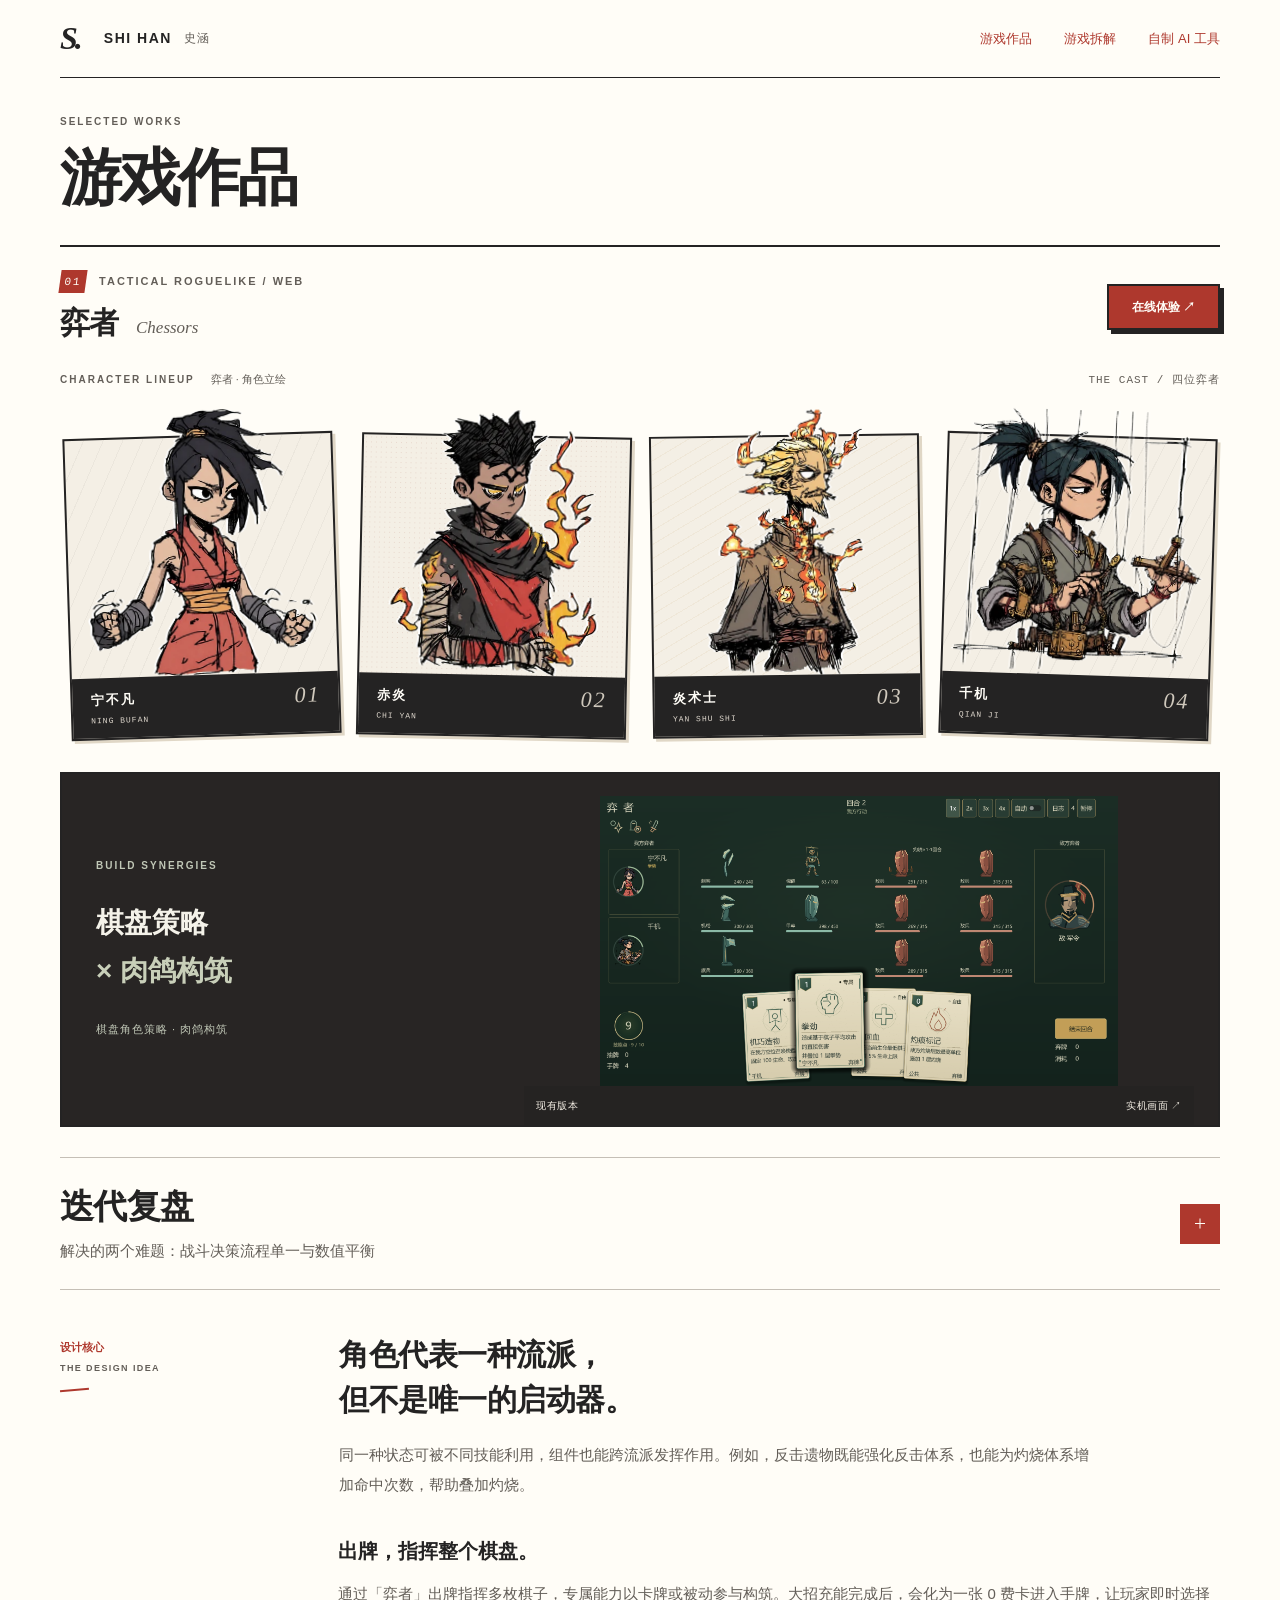
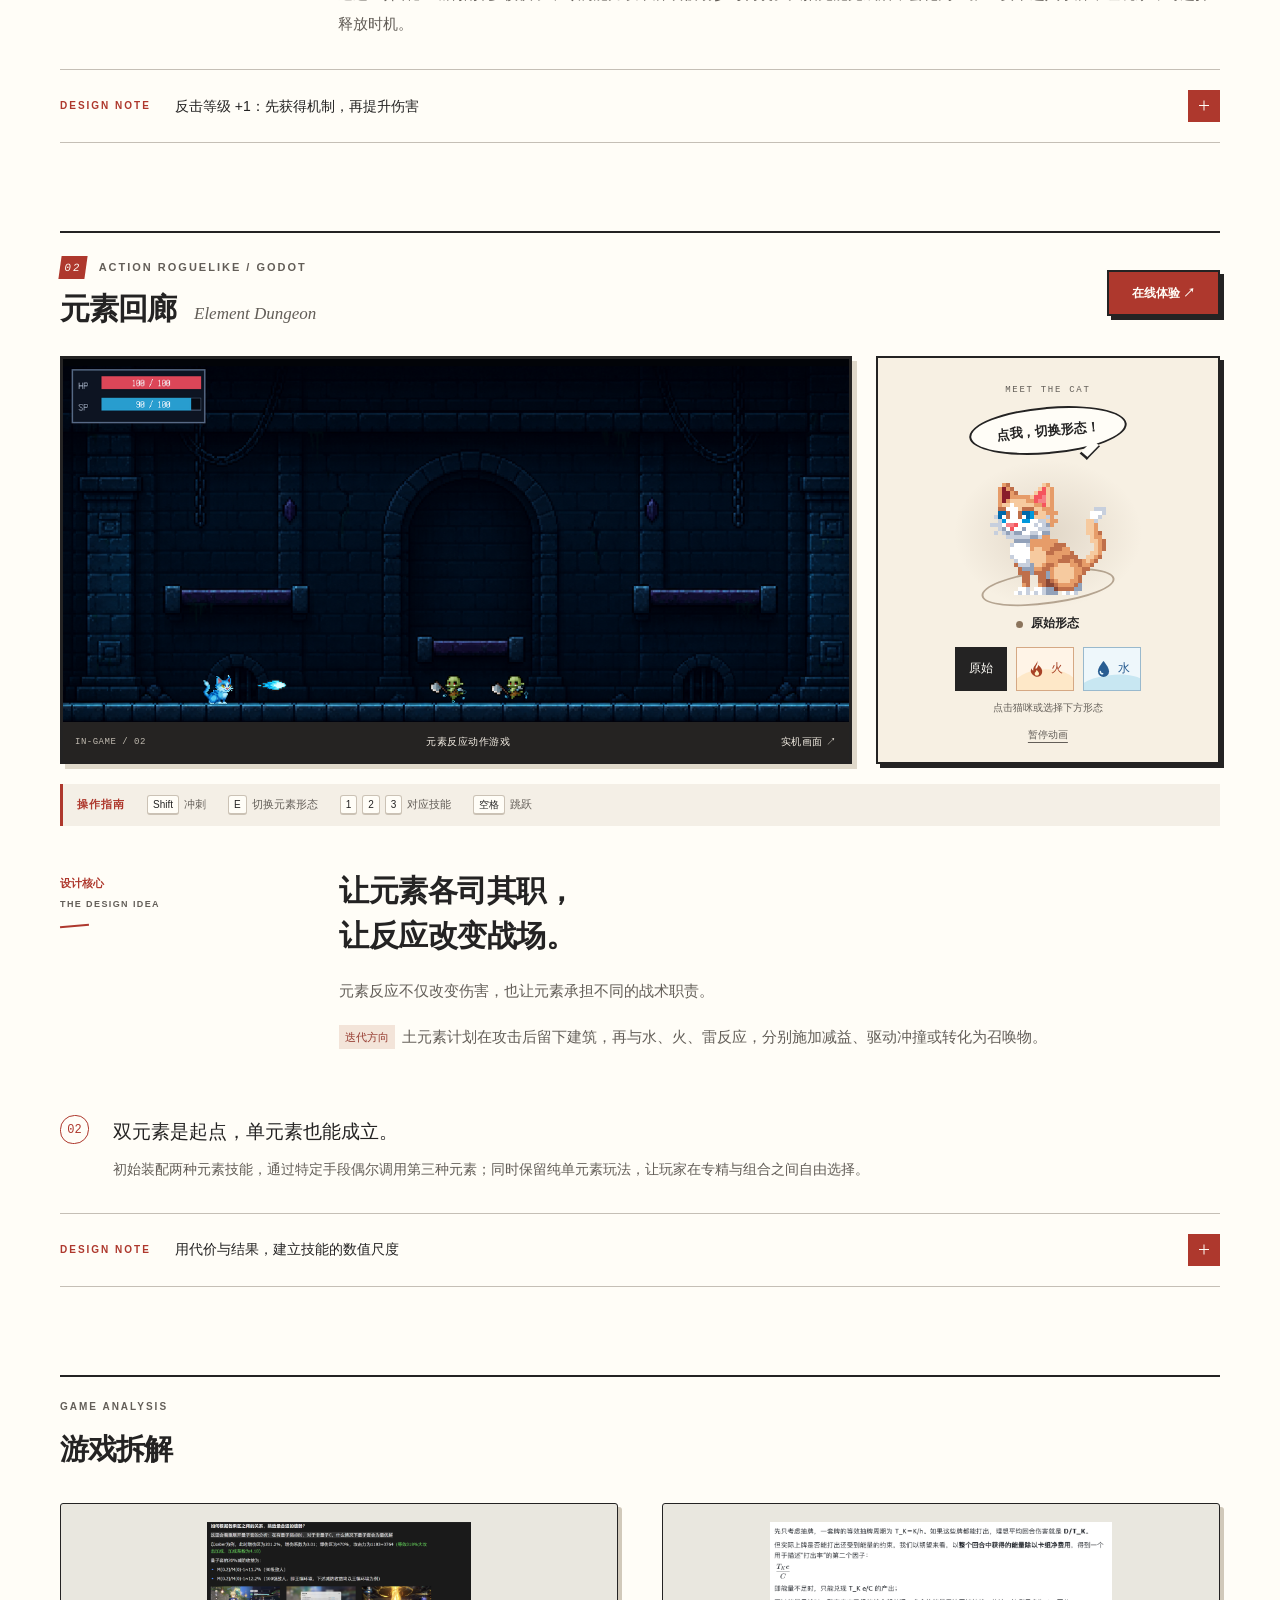
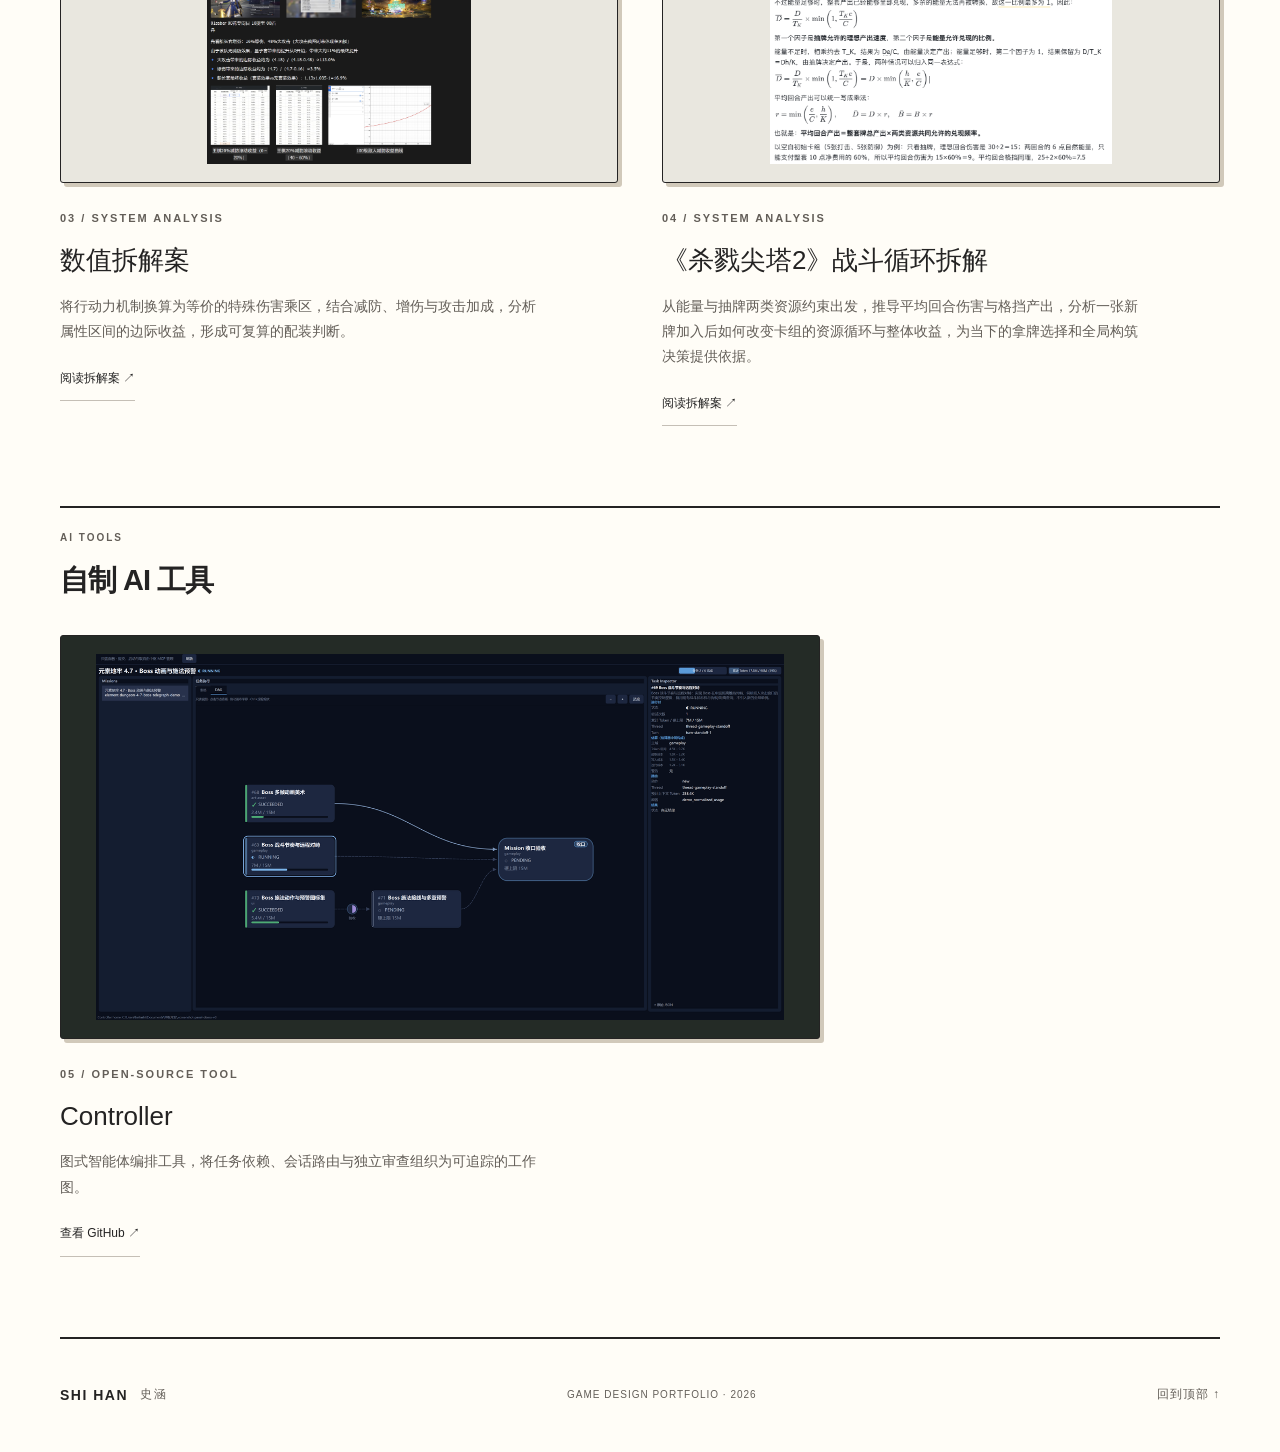
==== commit f25f350e: "Refine game portfolio presentation" ====
--- a/index.html
+++ b/index.html
@@ -30,10 +30,33 @@
   <main id="main">
     <section id="work" class="work-section shell" aria-labelledby="work-title">
       <div class="section-heading"><div><p class="eyebrow">SELECTED WORKS</p><h1 id="work-title">游戏作品</h1></div></div>
+      <article class="project" id="yizhe">
+        <div class="project-heading"><div><p class="eyebrow"><span class="chapter-number">01</span> TACTICAL ROGUELIKE / WEB</p><h2 class="project-name">弈者<span>Chessors</span></h2></div><a class="button-link" href="https://shihan05611-cmd.github.io/yizhe-card-game/" target="_blank" rel="noopener">在线体验 ↗</a></div>
+        <div class="character-strip" aria-label="弈者角色立绘">
+          <div class="character-strip-heading"><p class="eyebrow">CHARACTER LINEUP</p><span>弈者 · 角色立绘</span><span class="lineup-note">THE CAST / 四位弈者</span></div>
+          <div class="character-lineup">
+            <figure><img src="./assets/characters/yizhe-ningbufan-web.webp" alt="宁不凡角色立绘" width="408" height="480" loading="lazy" decoding="async"><figcaption><i aria-hidden="true">01</i>宁不凡<span>NING BUFAN</span></figcaption></figure>
+            <figure><img src="./assets/characters/yizhe-chiyan-web.webp" alt="赤炎角色立绘" width="374" height="480" loading="lazy" decoding="async"><figcaption><i aria-hidden="true">02</i>赤炎<span>CHI YAN</span></figcaption></figure>
+            <figure><img src="./assets/characters/yizhe-yanshushi-web.webp" alt="炎术士角色立绘" width="282" height="480" loading="lazy" decoding="async"><figcaption><i aria-hidden="true">03</i>炎术士<span>YAN SHU SHI</span></figcaption></figure>
+            <figure><img src="./assets/characters/yizhe-qianji-web.webp" alt="千机角色立绘" width="446" height="480" loading="lazy" decoding="async"><figcaption><i aria-hidden="true">04</i>千机<span>QIAN JI</span></figcaption></figure>
+          </div>
+        </div>
+        <div class="chess-showcase"><div class="chess-intro"><span class="eyebrow">BUILD SYNERGIES</span><p>棋盘策略<br><span>× 肉鸽构筑</span></p><span class="small-label">棋盘角色策略 · 肉鸽构筑</span></div><a class="project-image chess-image" href="https://shihan05611-cmd.github.io/yizhe-card-game/" target="_blank" rel="noopener" aria-label="在线体验弈者（新窗口）"><img src="./assets/yizhe-showcase.png" alt="弈者实机画面：宁不凡与千机通过手牌指挥棋子，进行回合制战斗" width="1901" height="1063" loading="lazy" decoding="async"><span class="image-caption">现有版本 <span>实机画面 ↗</span></span></a></div>
+        <details class="design-note iteration-review">
+          <summary><span><span class="review-title">迭代复盘</span><span class="review-subtitle">解决的两个难题：战斗决策流程单一与数值平衡</span></span><span class="note-toggle" aria-hidden="true"><span class="details-icon"></span></span></summary>
+          <div class="note-content">
+<section class="review-section" aria-labelledby="review-decisions"><h3 id="review-decisions">第一个难题是，原来的战斗流程比较容易形成固定套路，决策的多元性少了一层。</h3><p>这个项目最初并不是卡牌机制，而是比较传统的回合制里双方轮流放技能的战斗流程。我自己体验下来觉得，当玩家熟悉了技能之后，就比较容易反复使用同一套释放顺序，玩久了可能会觉得重复。以及对于回合制肉鸽来说技能是个很核心的机制，但固定了技能槽位后，“技能”终究面临取舍，肉鸽感相对偏弱。所以我当时考虑的是，怎么在保留原本战斗体验的基础上，再增加一层技能释放相关的决策。</p><p>后来我认识到，卡牌化其实非常适合这个回合制肉鸽。</p><p>首先，它可以保住最基本的原定体验。我把原来的技能转化成卡牌，每回合按规则抽牌，再用行动资源限制出牌。原本技能的作用、角色的特色，以及通过技能影响弈子战斗的流程，都可以延续下来。</p><p>但更进一步，卡牌化之后，在技能抓取思路上不再只是“哪个技能最强”，而是“哪个技能对当下的卡组综合提升最高”，增加了局外的决策空间。而对于局内，也多了释放时机和通过运转可以让回合多次打出技能，增加了局内的操作上限。</p><p>也就是说，战斗内的出牌和资源分配，会跟战斗外的抓牌构筑联系起来。通过这一层，把资源循环的决策做得更深入，让玩家根据当前手牌和已有构筑调整打法。</p></section>
+<section class="review-section" aria-labelledby="review-balance"><h3 id="review-balance">第二个难题是，回合制的肉鸽游戏，到底怎么样去把数据平衡给做好？</h3><p>我的解决思路是分两步。</p><p>第一步，先建立起卡牌和遗物的强度预算，让每一张技能牌在牌面上达成平衡，以估计出玩家在每个阶段的成长速度。再根据玩家的预期成长速度，反推敌方的成长曲线。假设玩家每经过一个成长节点，预期强度提升20%，那我可能让敌人早期的成长速度在15%左右，后期再提高到25%左右。这些数字只是用来说明思路：前期先给玩家建立构筑、感受成长的空间，后期再提高压力，考验玩家能不能通过抓牌和组合，让实际收益超过单张卡牌的基础提升。</p><p>第二步，是用无头模拟程序做批量战斗验证。</p><p>因为前面的成长曲线模型本质还是一个预估，卡牌之间的配合、抽牌顺序和实际出牌策略，都可能让结果偏离模型。所以我会把不同角色、构筑和阶段的表现作为验证方向，观察胜率、失败节点和战斗回合数，看看实际结果是不是符合第一步的预期，再去调整卡牌、遗物或者敌方曲线。</p></section>
+</div>
+        </details>
+        <div class="project-story"><p class="side-label">设计核心<br><span>THE DESIGN IDEA</span></p><div><h4>角色代表一种流派，<br>但不是唯一的启动器。</h4><p>同一种状态可被不同技能利用，组件也能跨流派发挥作用。例如，反击遗物既能强化反击体系，也能为灼烧体系增加命中次数，帮助叠加灼烧。</p></div></div>
+        <div class="plain-highlight"><h3>出牌，指挥整个棋盘。</h3><p>通过「弈者」出牌指挥多枚棋子，专属能力以卡牌或被动参与构筑。大招充能完成后，会化为一张 0 费卡进入手牌，让玩家即时选择释放时机。</p></div>
+        <details class="design-note"><summary><span><span class="eyebrow">DESIGN NOTE</span>反击等级 +1：先获得机制，再提升伤害</span><span class="note-toggle" aria-hidden="true"><span class="details-icon"></span></span></summary><div class="note-content"><p>反击等级从 0 提升到 1，意味着获得「格挡成功后反击」的机制；已有反击时，继续提升等级则增加反击伤害。同一个 +1，既能为其他体系打开入口，也能强化反击体系。</p></div></details>
+      </article>
       <article class="project" id="element">
-        <div class="project-heading"><div><p class="eyebrow"><span class="chapter-number">01</span> ACTION ROGUELIKE / GODOT</p><h2 class="project-name">元素回廊<span>Element Dungeon</span></h2></div><a class="button-link" href="https://shihan05611-cmd.github.io/element-dungeon/" target="_blank" rel="noopener">在线体验 ↗</a></div>
+        <div class="project-heading"><div><p class="eyebrow"><span class="chapter-number">02</span> ACTION ROGUELIKE / GODOT</p><h2 class="project-name">元素回廊<span>Element Dungeon</span></h2></div><a class="button-link" href="https://shihan05611-cmd.github.io/element-dungeon/" target="_blank" rel="noopener">在线体验 ↗</a></div>
         <div class="element-showcase">
-          <a class="project-image dungeon-image" href="https://shihan05611-cmd.github.io/element-dungeon/" target="_blank" rel="noopener" aria-label="在线体验元素回廊（新窗口）"><img src="./assets/element-corridor-showcase.png" alt="元素回廊实机画面：蓝色角色在像素地牢中与敌人战斗" width="1280" height="591" loading="eager" fetchpriority="high" decoding="async"><span class="image-caption"><span class="frame-caption">IN-GAME / 01</span> 元素反应动作游戏 <span>实机画面 ↗</span></span></a>
+          <a class="project-image dungeon-image" href="https://shihan05611-cmd.github.io/element-dungeon/" target="_blank" rel="noopener" aria-label="在线体验元素回廊（新窗口）"><img src="./assets/element-corridor-showcase.png" alt="元素回廊实机画面：蓝色角色在像素地牢中与敌人战斗" width="1280" height="591" loading="lazy" decoding="async"><span class="image-caption"><span class="frame-caption">IN-GAME / 02</span> 元素反应动作游戏 <span>实机画面 ↗</span></span></a>
           <div class="cat-playground" data-cat-element="base">
             <span class="cat-panel-label">MEET THE CAT</span>
             <p class="cat-note">点我，切换形态！</p>
@@ -55,26 +78,10 @@
         <div class="insight-row"><span class="insight-number">02</span><div><h4>双元素是起点，单元素也能成立。</h4><p>初始装配两种元素技能，通过特定手段偶尔调用第三种元素；同时保留纯单元素玩法，让玩家在专精与组合之间自由选择。</p></div></div>
         <details class="design-note"><summary><span><span class="eyebrow">DESIGN NOTE</span>用代价与结果，建立技能的数值尺度</span><span class="note-toggle" aria-hidden="true"><span class="details-icon"></span></span></summary><div class="note-content"><p>以「10 能量 → 10 点远程单体伤害」作为基准，再把范围、爆发速度、元素附着与行动限制计入收益和代价。以下为设计基准示例。</p><div class="table-scroll" tabindex="0" role="region" aria-label="技能代价与收益对比"><table><thead><tr><th scope="col">技能</th><th scope="col">能量与伤害</th><th scope="col">为什么这样定价</th></tr></thead><tbody><tr><th scope="row">普通元素弹</th><td>10 能量 / 10 伤害</td><td>远程单体输出，附带元素附着，作为比较基准。</td></tr><tr><th scope="row">元素爆发</th><td>全部能量 / 每 10 能量折算 8 伤害</td><td>范围伤害与短时爆发效率较高，因此降低单位能量倍率。</td></tr><tr><th scope="row">元素激光</th><td>10 能量 / 10 伤害</td><td>高频伤害、快速附着是收益，施放时灵活性受限是代价。尚未量化哪一侧影响更大，暂按两者抵消，沿用基准倍率。</td></tr></tbody></table></div><p class="note-aside">普攻不消耗能量，但需要接近敌人：距离与风险同样是一种成本。</p></div></details>
       </article>
-      <article class="project" id="yizhe">
-        <div class="project-heading"><div><p class="eyebrow"><span class="chapter-number">02</span> TACTICAL ROGUELIKE / WEB</p><h2 class="project-name">弈者<span>Chessors</span></h2></div><a class="button-link" href="https://shihan05611-cmd.github.io/yizhe-card-game/" target="_blank" rel="noopener">在线体验 ↗</a></div>
-        <div class="character-strip" aria-label="弈者角色立绘">
-          <div class="character-strip-heading"><p class="eyebrow">CHARACTER LINEUP</p><span>弈者 · 角色立绘</span><span class="lineup-note">THE CAST / 四位弈者</span></div>
-          <div class="character-lineup">
-            <figure><img src="./assets/characters/yizhe-ningbufan-web.webp" alt="宁不凡角色立绘" width="408" height="480" loading="lazy" decoding="async"><figcaption><i aria-hidden="true">01</i>宁不凡<span>NING BUFAN</span></figcaption></figure>
-            <figure><img src="./assets/characters/yizhe-chiyan-web.webp" alt="赤炎角色立绘" width="374" height="480" loading="lazy" decoding="async"><figcaption><i aria-hidden="true">02</i>赤炎<span>CHI YAN</span></figcaption></figure>
-            <figure><img src="./assets/characters/yizhe-yanshushi-web.webp" alt="炎术士角色立绘" width="282" height="480" loading="lazy" decoding="async"><figcaption><i aria-hidden="true">03</i>炎术士<span>YAN SHU SHI</span></figcaption></figure>
-            <figure><img src="./assets/characters/yizhe-qianji-web.webp" alt="千机角色立绘" width="446" height="480" loading="lazy" decoding="async"><figcaption><i aria-hidden="true">04</i>千机<span>QIAN JI</span></figcaption></figure>
-          </div>
-        </div>
-        <div class="chess-showcase"><div class="chess-intro"><span class="eyebrow">BUILD SYNERGIES</span><p>棋盘策略<br><span>× 肉鸽构筑</span></p><span class="small-label">棋盘角色策略 · 肉鸽构筑</span></div><a class="project-image chess-image" href="https://shihan05611-cmd.github.io/yizhe-card-game/" target="_blank" rel="noopener" aria-label="在线体验弈者（新窗口）"><img src="./assets/yizhe-showcase.png" alt="弈者实机画面：宁不凡与千机通过手牌指挥棋子，进行回合制战斗" width="1901" height="1063" loading="lazy" decoding="async"><span class="image-caption">现有版本 <span>实机画面 ↗</span></span></a></div>
-        <div class="project-story"><p class="side-label">设计核心<br><span>THE DESIGN IDEA</span></p><div><h4>角色代表一种流派，<br>但不是唯一的启动器。</h4><p>同一种状态可被不同技能利用，组件也能跨流派发挥作用。例如，反击遗物既能强化反击体系，也能为灼烧体系增加命中次数，帮助叠加灼烧。</p></div></div>
-        <div class="plain-highlight"><h3>出牌，指挥整个棋盘。</h3><p>通过「弈者」出牌指挥多枚棋子，专属能力以卡牌或被动参与构筑。大招充能完成后，会化为一张 0 费卡进入手牌，让玩家即时选择释放时机。</p></div>
-        <details class="design-note"><summary><span><span class="eyebrow">DESIGN NOTE</span>反击等级 +1：先获得机制，再提升伤害</span><span class="note-toggle" aria-hidden="true"><span class="details-icon"></span></span></summary><div class="note-content"><p>反击等级从 0 提升到 1，意味着获得「格挡成功后反击」的机制；已有反击时，继续提升等级则增加反击伤害。同一个 +1，既能为其他体系打开入口，也能强化反击体系。</p></div></details>
-      </article>
     </section>
     <section class="explorations shell" id="breakdowns" aria-labelledby="breakdowns-title"><span id="explorations" aria-hidden="true"></span><div class="section-heading"><div><p class="eyebrow">GAME ANALYSIS</p><h2 id="breakdowns-title">游戏拆解</h2></div></div><div class="exploration-grid">
-      <article class="exploration-card"><a class="exploration-image" href="https://ocn118lvmrj3.feishu.cn/wiki/Hf3ewx05miPujBkqn7kcYoNJnKh" target="_blank" rel="noopener" aria-label="查看数值拆解案（新窗口）"><img src="./assets/numerical-breakdown-showcase.png" alt="数值拆解案：角色属性、战斗数据与收益曲线分析" width="1620" height="1486" loading="lazy" decoding="async"></a><p class="eyebrow">03 / SYSTEM ANALYSIS</p><h3>数值拆解案</h3><p>以减防、增伤与攻击加成为变量，分析属性区间的边际收益，形成可复算的配装判断。</p><a class="inline-link" href="https://ocn118lvmrj3.feishu.cn/wiki/Hf3ewx05miPujBkqn7kcYoNJnKh" target="_blank" rel="noopener">阅读拆解案 ↗</a></article>
-      <article class="exploration-card"><a class="exploration-image" href="https://ocn118lvmrj3.feishu.cn/docx/Oazed3XNuoKAtqxTQS0cFAvJnw7" target="_blank" rel="noopener" aria-label="查看《杀戮尖塔2》战斗循环拆解（新窗口）"><img src="./assets/card-resource-breakdown.png" alt="《杀戮尖塔2》战斗循环拆解：抽牌与能量共同约束平均回合伤害和格挡产出" width="1014" height="719" loading="lazy" decoding="async"></a><p class="eyebrow">04 / SYSTEM ANALYSIS</p><h3>《杀戮尖塔2》战斗循环拆解</h3><p>从能量与抽牌两类资源约束出发，分析整套牌的执行时间，推导平均回合伤害与格挡产出。</p><a class="inline-link" href="https://ocn118lvmrj3.feishu.cn/docx/Oazed3XNuoKAtqxTQS0cFAvJnw7" target="_blank" rel="noopener">阅读拆解案 ↗</a></article>
+      <article class="exploration-card"><a class="exploration-image" href="https://ocn118lvmrj3.feishu.cn/wiki/Hf3ewx05miPujBkqn7kcYoNJnKh" target="_blank" rel="noopener" aria-label="查看数值拆解案（新窗口）"><img src="./assets/numerical-breakdown-showcase.png" alt="数值拆解案：角色属性、战斗数据与收益曲线分析" width="1620" height="1486" loading="lazy" decoding="async"></a><p class="eyebrow">03 / SYSTEM ANALYSIS</p><h3>数值拆解案</h3><p>将行动力机制换算为等价的特殊伤害乘区，结合减防、增伤与攻击加成，分析属性区间的边际收益，形成可复算的配装判断。</p><a class="inline-link" href="https://ocn118lvmrj3.feishu.cn/wiki/Hf3ewx05miPujBkqn7kcYoNJnKh" target="_blank" rel="noopener">阅读拆解案 ↗</a></article>
+      <article class="exploration-card"><a class="exploration-image" href="https://ocn118lvmrj3.feishu.cn/docx/Oazed3XNuoKAtqxTQS0cFAvJnw7" target="_blank" rel="noopener" aria-label="查看《杀戮尖塔2》战斗循环拆解（新窗口）"><img src="./assets/card-resource-breakdown.png" alt="《杀戮尖塔2》战斗循环拆解：抽牌与能量共同约束平均回合伤害和格挡产出" width="1014" height="719" loading="lazy" decoding="async"></a><p class="eyebrow">04 / SYSTEM ANALYSIS</p><h3>《杀戮尖塔2》战斗循环拆解</h3><p>从能量与抽牌两类资源约束出发，推导平均回合伤害与格挡产出，分析一张新牌加入后如何改变卡组的资源循环与整体收益，为当下的拿牌选择和全局构筑决策提供依据。</p><a class="inline-link" href="https://ocn118lvmrj3.feishu.cn/docx/Oazed3XNuoKAtqxTQS0cFAvJnw7" target="_blank" rel="noopener">阅读拆解案 ↗</a></article>
     </div></section>
     <section class="explorations shell" id="ai-tools" aria-labelledby="ai-tools-title"><div class="section-heading"><div><p class="eyebrow">AI TOOLS</p><h2 id="ai-tools-title">自制 AI 工具</h2></div></div><div class="ai-tools-grid">
       <article class="exploration-card"><a class="exploration-image tool-image" href="https://github.com/shihan05611-cmd/Controller" target="_blank" rel="noopener" aria-label="查看 Controller GitHub 仓库（新窗口）"><img src="./assets/controller-dashboard.png" alt="Controller 实际运行界面：任务节点、依赖路径与任务检查器" width="1280" height="681" loading="lazy" decoding="async"></a><p class="eyebrow">05 / OPEN-SOURCE TOOL</p><h3>Controller</h3><p>图式智能体编排工具，将任务依赖、会话路由与独立审查组织为可追踪的工作图。</p><a class="inline-link" href="https://github.com/shihan05611-cmd/Controller" target="_blank" rel="noopener">查看 GitHub ↗</a></article>
--- a/comic.css
+++ b/comic.css
@@ -241,3 +241,17 @@
   .site-header .section-directory a:last-child { display: flex; }
   .site-header .section-directory a { min-height: 44px; font-size: 12px; }
 }
+
+/* Iteration retrospective: reuse the compact vermilion disclosure. */
+.iteration-review { margin-top: 30px; }
+.review-section + .review-section { margin-top: 30px; padding-top: 26px; border-top: 1px solid var(--line); }
+.review-section h3 { margin: 8px 0 18px; font-size: clamp(20px, 2vw, 25px); line-height: 1.5; }
+.review-section p { margin: 0 0 16px; line-height: 1.9; }
+
+/* Give the retrospective its own heading hierarchy. */
+[data-theme="comic"] .iteration-review summary { padding: 26px 0; }
+[data-theme="comic"] .iteration-review summary > span:first-child { display: flex; flex-direction: column; align-items: flex-start; gap: 8px; }
+.iteration-review .review-title { font-size: clamp(25px, 3vw, 34px); font-weight: 700; line-height: 1.35; letter-spacing: -.02em; }
+.iteration-review .review-subtitle { font-size: 15px; line-height: 1.7; color: var(--muted); }
+.iteration-review .note-toggle { width: 40px; height: 40px; }
+[data-theme="comic"] .iteration-review summary:focus-visible { outline: 2px solid var(--pen); outline-offset: 5px; }
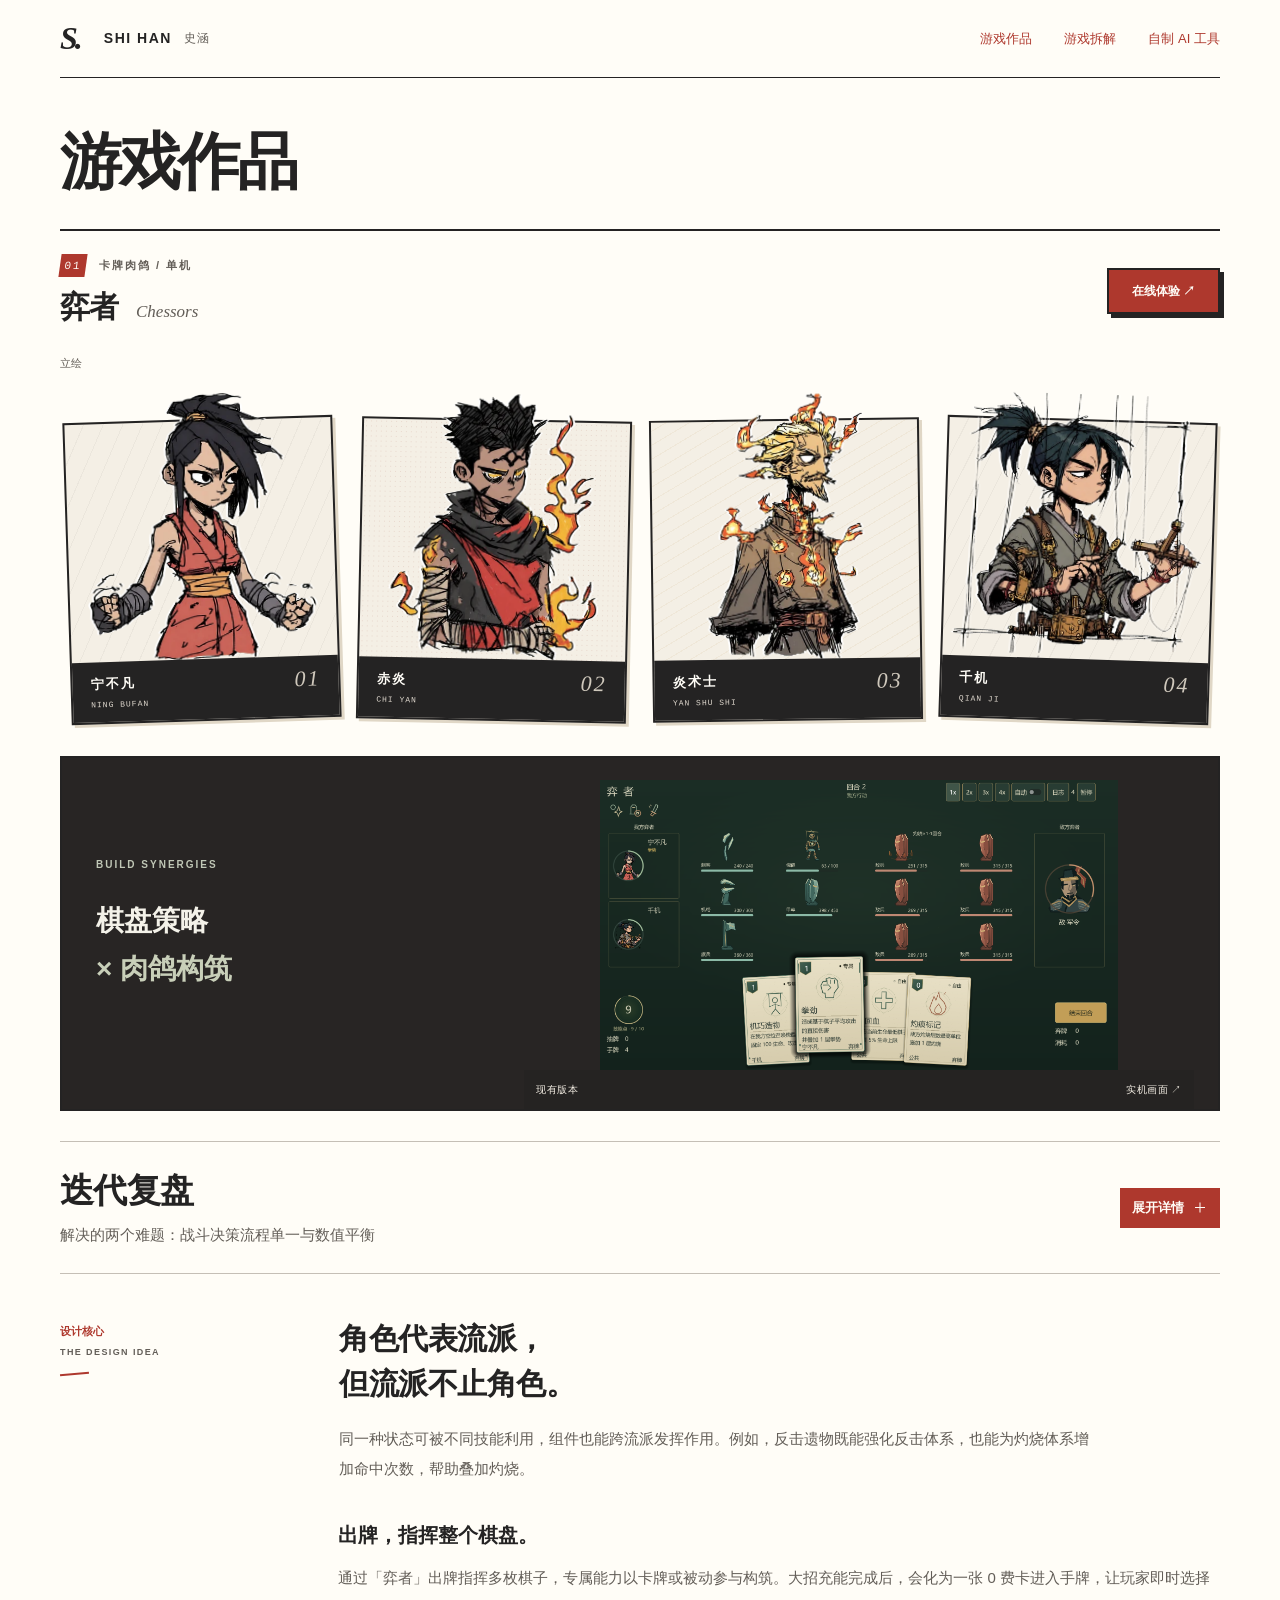
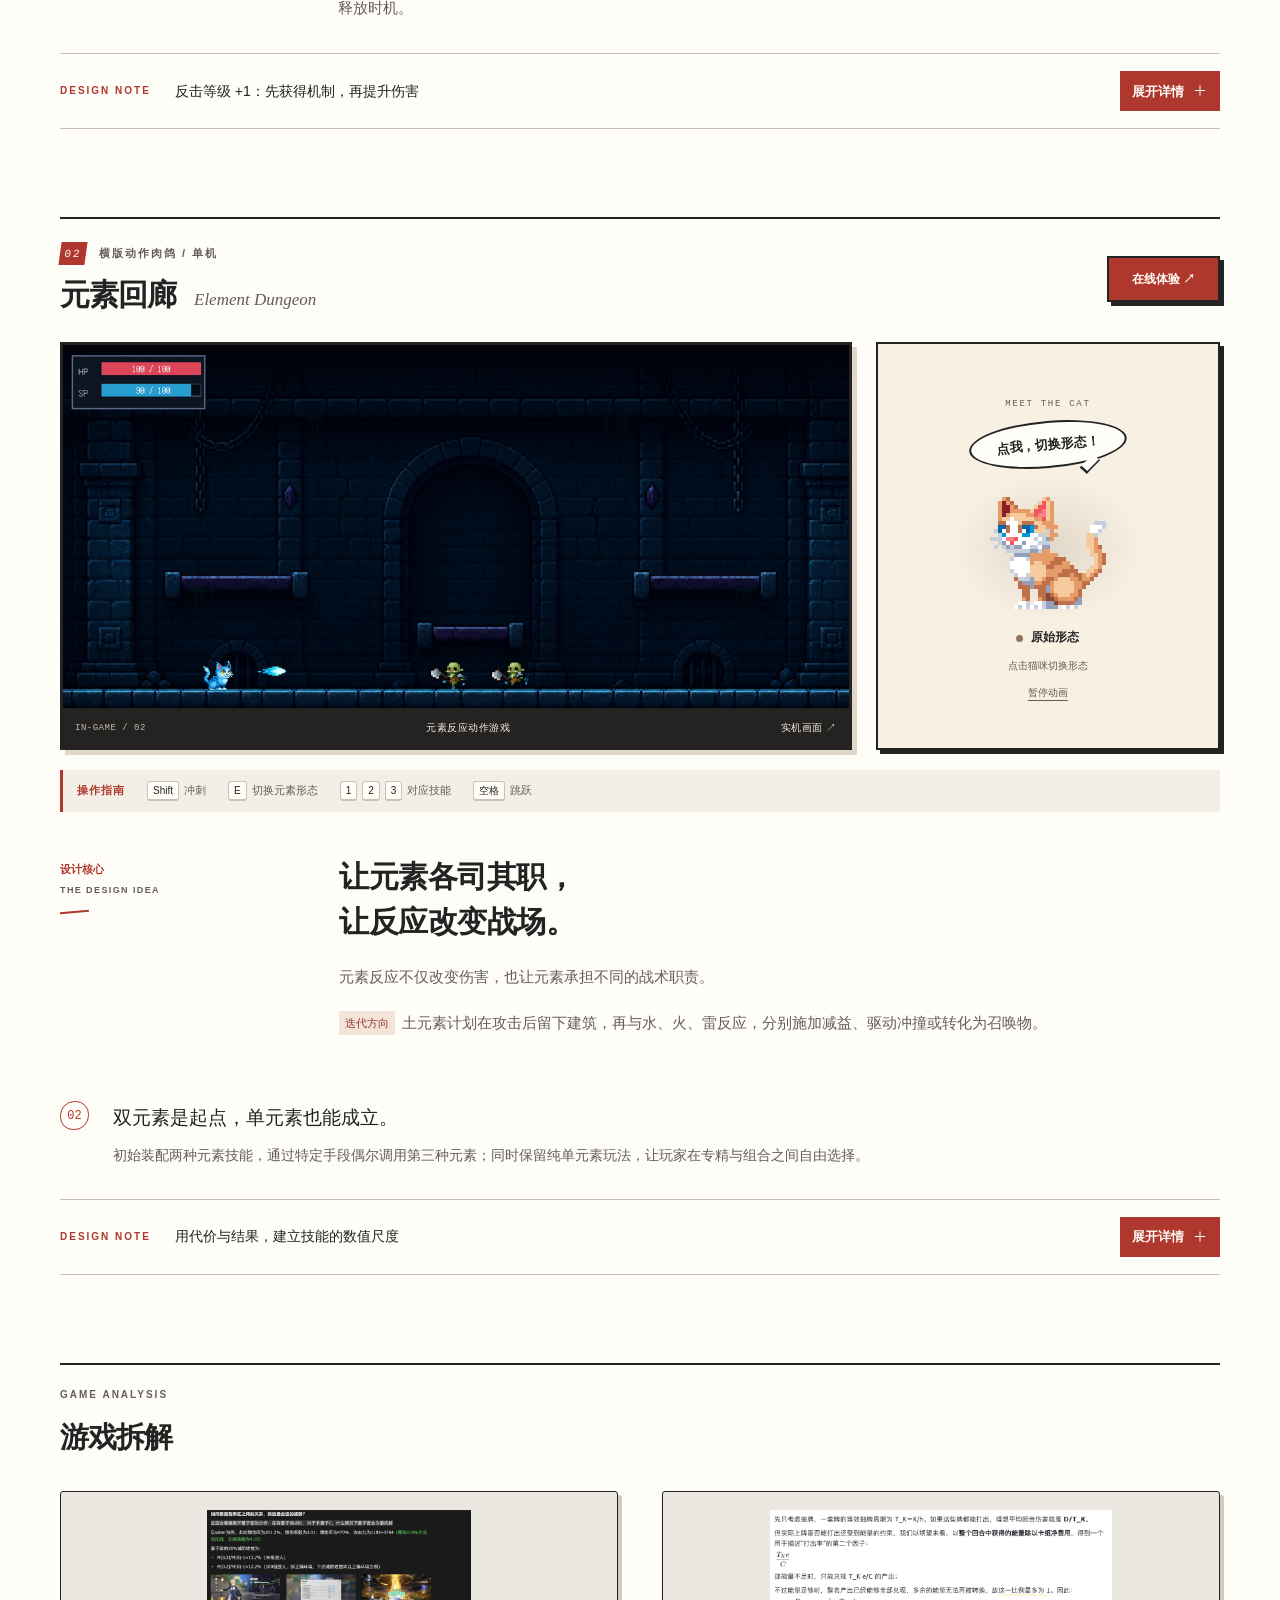
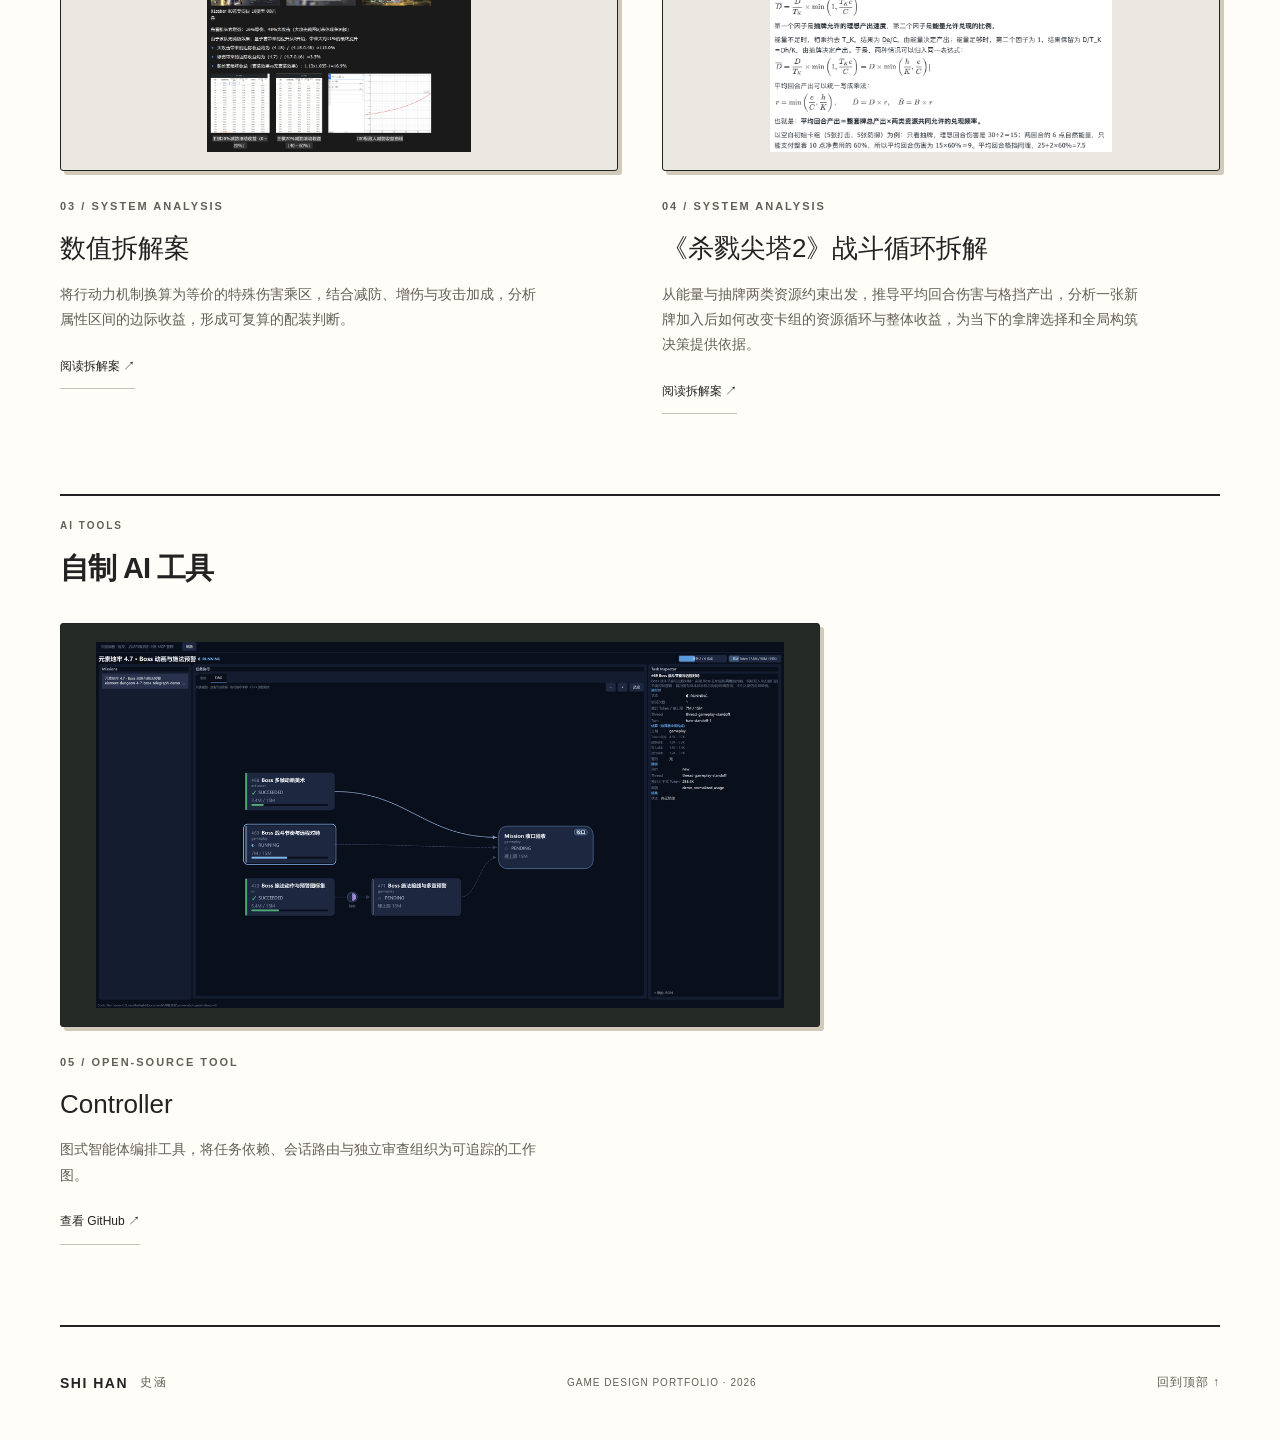
==== commit ba22ac29: "Update game portfolio pages and interactions" ====
--- a/index.html
+++ b/index.html
@@ -10,7 +10,7 @@
   <link rel="stylesheet" href="./home.css">
   <link rel="stylesheet" href="./sketch.css">
   <link rel="stylesheet" href="./design-options/themes.css">
-  <link rel="stylesheet" href="./comic.css">
+  <link rel="stylesheet" href="./comic.css?v=disclosure-labels">
   <script>
     const previewTheme = new URLSearchParams(location.search).get('theme');
     if (['sketch', 'atlas', 'comic'].includes(previewTheme)) document.documentElement.dataset.theme = previewTheme;
@@ -29,11 +29,11 @@
   </header>
   <main id="main">
     <section id="work" class="work-section shell" aria-labelledby="work-title">
-      <div class="section-heading"><div><p class="eyebrow">SELECTED WORKS</p><h1 id="work-title">游戏作品</h1></div></div>
+      <div class="section-heading"><div><h1 id="work-title">游戏作品</h1></div></div>
       <article class="project" id="yizhe">
-        <div class="project-heading"><div><p class="eyebrow"><span class="chapter-number">01</span> TACTICAL ROGUELIKE / WEB</p><h2 class="project-name">弈者<span>Chessors</span></h2></div><a class="button-link" href="https://shihan05611-cmd.github.io/yizhe-card-game/" target="_blank" rel="noopener">在线体验 ↗</a></div>
+        <div class="project-heading"><div><p class="eyebrow"><span class="chapter-number">01</span> 卡牌肉鸽 / 单机</p><h2 class="project-name">弈者<span>Chessors</span></h2></div><a class="button-link" href="https://shihan05611-cmd.github.io/yizhe-card-game/" target="_blank" rel="noopener">在线体验 ↗</a></div>
         <div class="character-strip" aria-label="弈者角色立绘">
-          <div class="character-strip-heading"><p class="eyebrow">CHARACTER LINEUP</p><span>弈者 · 角色立绘</span><span class="lineup-note">THE CAST / 四位弈者</span></div>
+          <div class="character-strip-heading"><span>立绘</span></div>
           <div class="character-lineup">
             <figure><img src="./assets/characters/yizhe-ningbufan-web.webp" alt="宁不凡角色立绘" width="408" height="480" loading="lazy" decoding="async"><figcaption><i aria-hidden="true">01</i>宁不凡<span>NING BUFAN</span></figcaption></figure>
             <figure><img src="./assets/characters/yizhe-chiyan-web.webp" alt="赤炎角色立绘" width="374" height="480" loading="lazy" decoding="async"><figcaption><i aria-hidden="true">02</i>赤炎<span>CHI YAN</span></figcaption></figure>
@@ -41,20 +41,20 @@
             <figure><img src="./assets/characters/yizhe-qianji-web.webp" alt="千机角色立绘" width="446" height="480" loading="lazy" decoding="async"><figcaption><i aria-hidden="true">04</i>千机<span>QIAN JI</span></figcaption></figure>
           </div>
         </div>
-        <div class="chess-showcase"><div class="chess-intro"><span class="eyebrow">BUILD SYNERGIES</span><p>棋盘策略<br><span>× 肉鸽构筑</span></p><span class="small-label">棋盘角色策略 · 肉鸽构筑</span></div><a class="project-image chess-image" href="https://shihan05611-cmd.github.io/yizhe-card-game/" target="_blank" rel="noopener" aria-label="在线体验弈者（新窗口）"><img src="./assets/yizhe-showcase.png" alt="弈者实机画面：宁不凡与千机通过手牌指挥棋子，进行回合制战斗" width="1901" height="1063" loading="lazy" decoding="async"><span class="image-caption">现有版本 <span>实机画面 ↗</span></span></a></div>
+        <div class="chess-showcase"><div class="chess-intro"><span class="eyebrow">BUILD SYNERGIES</span><p>棋盘策略<br><span>× 肉鸽构筑</span></p></div><a class="project-image chess-image" href="https://shihan05611-cmd.github.io/yizhe-card-game/" target="_blank" rel="noopener" aria-label="在线体验弈者（新窗口）"><img src="./assets/yizhe-showcase.png" alt="弈者实机画面：宁不凡与千机通过手牌指挥棋子，进行回合制战斗" width="1901" height="1063" loading="lazy" decoding="async"><span class="image-caption">现有版本 <span>实机画面 ↗</span></span></a></div>
         <details class="design-note iteration-review">
-          <summary><span><span class="review-title">迭代复盘</span><span class="review-subtitle">解决的两个难题：战斗决策流程单一与数值平衡</span></span><span class="note-toggle" aria-hidden="true"><span class="details-icon"></span></span></summary>
+          <summary><span><span class="review-title">迭代复盘</span><span class="review-subtitle">解决的两个难题：战斗决策流程单一与数值平衡</span></span><span class="note-toggle"><span class="note-expand-label">展开详情</span><span class="note-collapse-label">收起详情</span><span class="details-icon"></span></span></summary>
           <div class="note-content">
 <section class="review-section" aria-labelledby="review-decisions"><h3 id="review-decisions">第一个难题是，原来的战斗流程比较容易形成固定套路，决策的多元性少了一层。</h3><p>这个项目最初并不是卡牌机制，而是比较传统的回合制里双方轮流放技能的战斗流程。我自己体验下来觉得，当玩家熟悉了技能之后，就比较容易反复使用同一套释放顺序，玩久了可能会觉得重复。以及对于回合制肉鸽来说技能是个很核心的机制，但固定了技能槽位后，“技能”终究面临取舍，肉鸽感相对偏弱。所以我当时考虑的是，怎么在保留原本战斗体验的基础上，再增加一层技能释放相关的决策。</p><p>后来我认识到，卡牌化其实非常适合这个回合制肉鸽。</p><p>首先，它可以保住最基本的原定体验。我把原来的技能转化成卡牌，每回合按规则抽牌，再用行动资源限制出牌。原本技能的作用、角色的特色，以及通过技能影响弈子战斗的流程，都可以延续下来。</p><p>但更进一步，卡牌化之后，在技能抓取思路上不再只是“哪个技能最强”，而是“哪个技能对当下的卡组综合提升最高”，增加了局外的决策空间。而对于局内，也多了释放时机和通过运转可以让回合多次打出技能，增加了局内的操作上限。</p><p>也就是说，战斗内的出牌和资源分配，会跟战斗外的抓牌构筑联系起来。通过这一层，把资源循环的决策做得更深入，让玩家根据当前手牌和已有构筑调整打法。</p></section>
 <section class="review-section" aria-labelledby="review-balance"><h3 id="review-balance">第二个难题是，回合制的肉鸽游戏，到底怎么样去把数据平衡给做好？</h3><p>我的解决思路是分两步。</p><p>第一步，先建立起卡牌和遗物的强度预算，让每一张技能牌在牌面上达成平衡，以估计出玩家在每个阶段的成长速度。再根据玩家的预期成长速度，反推敌方的成长曲线。假设玩家每经过一个成长节点，预期强度提升20%，那我可能让敌人早期的成长速度在15%左右，后期再提高到25%左右。这些数字只是用来说明思路：前期先给玩家建立构筑、感受成长的空间，后期再提高压力，考验玩家能不能通过抓牌和组合，让实际收益超过单张卡牌的基础提升。</p><p>第二步，是用无头模拟程序做批量战斗验证。</p><p>因为前面的成长曲线模型本质还是一个预估，卡牌之间的配合、抽牌顺序和实际出牌策略，都可能让结果偏离模型。所以我会把不同角色、构筑和阶段的表现作为验证方向，观察胜率、失败节点和战斗回合数，看看实际结果是不是符合第一步的预期，再去调整卡牌、遗物或者敌方曲线。</p></section>
 </div>
         </details>
-        <div class="project-story"><p class="side-label">设计核心<br><span>THE DESIGN IDEA</span></p><div><h4>角色代表一种流派，<br>但不是唯一的启动器。</h4><p>同一种状态可被不同技能利用，组件也能跨流派发挥作用。例如，反击遗物既能强化反击体系，也能为灼烧体系增加命中次数，帮助叠加灼烧。</p></div></div>
+        <div class="project-story"><p class="side-label">设计核心<br><span>THE DESIGN IDEA</span></p><div><h4>角色代表流派，<br>但流派不止角色。</h4><p>同一种状态可被不同技能利用，组件也能跨流派发挥作用。例如，反击遗物既能强化反击体系，也能为灼烧体系增加命中次数，帮助叠加灼烧。</p></div></div>
         <div class="plain-highlight"><h3>出牌，指挥整个棋盘。</h3><p>通过「弈者」出牌指挥多枚棋子，专属能力以卡牌或被动参与构筑。大招充能完成后，会化为一张 0 费卡进入手牌，让玩家即时选择释放时机。</p></div>
-        <details class="design-note"><summary><span><span class="eyebrow">DESIGN NOTE</span>反击等级 +1：先获得机制，再提升伤害</span><span class="note-toggle" aria-hidden="true"><span class="details-icon"></span></span></summary><div class="note-content"><p>反击等级从 0 提升到 1，意味着获得「格挡成功后反击」的机制；已有反击时，继续提升等级则增加反击伤害。同一个 +1，既能为其他体系打开入口，也能强化反击体系。</p></div></details>
+        <details class="design-note"><summary><span><span class="eyebrow">DESIGN NOTE</span>反击等级 +1：先获得机制，再提升伤害</span><span class="note-toggle"><span class="note-expand-label">展开详情</span><span class="note-collapse-label">收起详情</span><span class="details-icon"></span></span></summary><div class="note-content"><p>反击等级从 0 提升到 1，意味着获得「格挡成功后反击」的机制；已有反击时，继续提升等级则增加反击伤害。同一个 +1，既能为其他体系打开入口，也能强化反击体系。</p></div></details>
       </article>
       <article class="project" id="element">
-        <div class="project-heading"><div><p class="eyebrow"><span class="chapter-number">02</span> ACTION ROGUELIKE / GODOT</p><h2 class="project-name">元素回廊<span>Element Dungeon</span></h2></div><a class="button-link" href="https://shihan05611-cmd.github.io/element-dungeon/" target="_blank" rel="noopener">在线体验 ↗</a></div>
+        <div class="project-heading"><div><p class="eyebrow"><span class="chapter-number">02</span> 横版动作肉鸽 / 单机</p><h2 class="project-name">元素回廊<span>Element Dungeon</span></h2></div><a class="button-link" href="https://shihan05611-cmd.github.io/element-dungeon/" target="_blank" rel="noopener">在线体验 ↗</a></div>
         <div class="element-showcase">
           <a class="project-image dungeon-image" href="https://shihan05611-cmd.github.io/element-dungeon/" target="_blank" rel="noopener" aria-label="在线体验元素回廊（新窗口）"><img src="./assets/element-corridor-showcase.png" alt="元素回廊实机画面：蓝色角色在像素地牢中与敌人战斗" width="1280" height="591" loading="lazy" decoding="async"><span class="image-caption"><span class="frame-caption">IN-GAME / 02</span> 元素反应动作游戏 <span>实机画面 ↗</span></span></a>
           <div class="cat-playground" data-cat-element="base">
@@ -64,19 +64,14 @@
               <span class="cat-sprite" role="img" aria-label="元素地牢主角猫的待机动画"></span>
             </button>
             <span class="cat-element" aria-live="polite" aria-atomic="true">原始形态</span>
-            <div class="cat-forms" role="group" aria-label="选择猫咪形态">
-              <button type="button" data-cat-form="base" aria-pressed="true" disabled>原始</button>
-              <button type="button" data-cat-form="fire" aria-pressed="false" aria-label="火元素形态" disabled><svg class="form-icon flame-icon" viewBox="0 0 24 24" aria-hidden="true"><path d="M13 2c1 5-3 6-2 10 2-1 3-3 3-5 4 3 6 6 5 10-1 4-5 6-9 4S3 15 6 11c0 3 2 3 2 3-1-5 4-7 5-12Z"/><path class="flame-core" d="M12 13c0 3-3 3-2 6 1 2 4 2 5 0s-1-4-3-6Z"/></svg><span>火</span></button>
-              <button type="button" data-cat-form="water" aria-pressed="false" aria-label="水元素形态" disabled><svg class="form-icon drop-icon" viewBox="0 0 24 24" aria-hidden="true"><path d="M12 2S5 10 5 15a7 7 0 0 0 14 0c0-5-7-13-7-13Z"/><path class="drop-shine" d="M8 15c0 2 1 3 3 3"/></svg><span>水</span></button>
-            </div>
-            <p class="cat-help" id="cat-help">点击猫咪或选择下方形态</p>
+            <p class="cat-help" id="cat-help">点击猫咪切换形态</p>
             <button class="cat-animation-toggle" type="button" aria-pressed="false">暂停动画</button>
           </div>
         </div>
         <aside class="controls-note" aria-label="元素回廊游戏操作"><span class="controls-label">操作指南</span><span><kbd>Shift</kbd> 冲刺</span><span><kbd>E</kbd> 切换元素形态</span><span><kbd>1</kbd><kbd>2</kbd><kbd>3</kbd> 对应技能</span><span><kbd>空格</kbd> 跳跃</span></aside>
         <div class="project-story"><p class="side-label">设计核心<br><span>THE DESIGN IDEA</span></p><div><h4>让元素各司其职，<br>让反应改变战场。</h4><p>元素反应不仅改变伤害，也让元素承担不同的战术职责。</p><p class="iteration-paragraph"><span class="direction-label">迭代方向</span>土元素计划在攻击后留下建筑，再与水、火、雷反应，分别施加减益、驱动冲撞或转化为召唤物。</p></div></div>
         <div class="insight-row"><span class="insight-number">02</span><div><h4>双元素是起点，单元素也能成立。</h4><p>初始装配两种元素技能，通过特定手段偶尔调用第三种元素；同时保留纯单元素玩法，让玩家在专精与组合之间自由选择。</p></div></div>
-        <details class="design-note"><summary><span><span class="eyebrow">DESIGN NOTE</span>用代价与结果，建立技能的数值尺度</span><span class="note-toggle" aria-hidden="true"><span class="details-icon"></span></span></summary><div class="note-content"><p>以「10 能量 → 10 点远程单体伤害」作为基准，再把范围、爆发速度、元素附着与行动限制计入收益和代价。以下为设计基准示例。</p><div class="table-scroll" tabindex="0" role="region" aria-label="技能代价与收益对比"><table><thead><tr><th scope="col">技能</th><th scope="col">能量与伤害</th><th scope="col">为什么这样定价</th></tr></thead><tbody><tr><th scope="row">普通元素弹</th><td>10 能量 / 10 伤害</td><td>远程单体输出，附带元素附着，作为比较基准。</td></tr><tr><th scope="row">元素爆发</th><td>全部能量 / 每 10 能量折算 8 伤害</td><td>范围伤害与短时爆发效率较高，因此降低单位能量倍率。</td></tr><tr><th scope="row">元素激光</th><td>10 能量 / 10 伤害</td><td>高频伤害、快速附着是收益，施放时灵活性受限是代价。尚未量化哪一侧影响更大，暂按两者抵消，沿用基准倍率。</td></tr></tbody></table></div><p class="note-aside">普攻不消耗能量，但需要接近敌人：距离与风险同样是一种成本。</p></div></details>
+        <details class="design-note"><summary><span><span class="eyebrow">DESIGN NOTE</span>用代价与结果，建立技能的数值尺度</span><span class="note-toggle"><span class="note-expand-label">展开详情</span><span class="note-collapse-label">收起详情</span><span class="details-icon"></span></span></summary><div class="note-content"><p>以「10 能量 → 10 点远程单体伤害」作为基准，再把范围、爆发速度、元素附着与行动限制计入收益和代价。以下为设计基准示例。</p><div class="table-scroll" tabindex="0" role="region" aria-label="技能代价与收益对比"><table><thead><tr><th scope="col">技能</th><th scope="col">能量与伤害</th><th scope="col">为什么这样定价</th></tr></thead><tbody><tr><th scope="row">普通元素弹</th><td>10 能量 / 10 伤害</td><td>远程单体输出，附带元素附着，作为比较基准。</td></tr><tr><th scope="row">元素爆发</th><td>全部能量 / 每 10 能量折算 8 伤害</td><td>范围伤害与短时爆发效率较高，因此降低单位能量倍率。</td></tr><tr><th scope="row">元素激光</th><td>10 能量 / 10 伤害</td><td>高频伤害、快速附着是收益，施放时灵活性受限是代价。尚未量化哪一侧影响更大，暂按两者抵消，沿用基准倍率。</td></tr></tbody></table></div><p class="note-aside">普攻不消耗能量，但需要接近敌人：距离与风险同样是一种成本。</p></div></details>
       </article>
     </section>
     <section class="explorations shell" id="breakdowns" aria-labelledby="breakdowns-title"><span id="explorations" aria-hidden="true"></span><div class="section-heading"><div><p class="eyebrow">GAME ANALYSIS</p><h2 id="breakdowns-title">游戏拆解</h2></div></div><div class="exploration-grid">
--- a/comic.css
+++ b/comic.css
@@ -255,3 +255,16 @@
 .iteration-review .review-subtitle { font-size: 15px; line-height: 1.7; color: var(--muted); }
 .iteration-review .note-toggle { width: 40px; height: 40px; }
 [data-theme="comic"] .iteration-review summary:focus-visible { outline: 2px solid var(--pen); outline-offset: 5px; }
+
+/* Keep the cat silhouette free of the decorative floor ring. */
+[data-theme="comic"] .cat-button::before { content: none; }
+
+/* Explicit disclosure labels, with the native summary as the click target. */
+[data-theme="comic"] .design-note .note-toggle { width: auto; min-height: 40px; height: auto; padding: 9px 12px; gap: 8px; font-size: 13px; font-weight: 600; line-height: 1.5; white-space: nowrap; }
+.note-collapse-label { display: none; }
+.design-note[open] .note-expand-label { display: none; }
+.design-note[open] .note-collapse-label { display: inline; }
+@media (max-width: 480px) {
+  [data-theme="comic"] .design-note summary { flex-wrap: wrap; gap: 12px; }
+  [data-theme="comic"] .design-note summary > span:first-child { flex-basis: 100%; }
+}
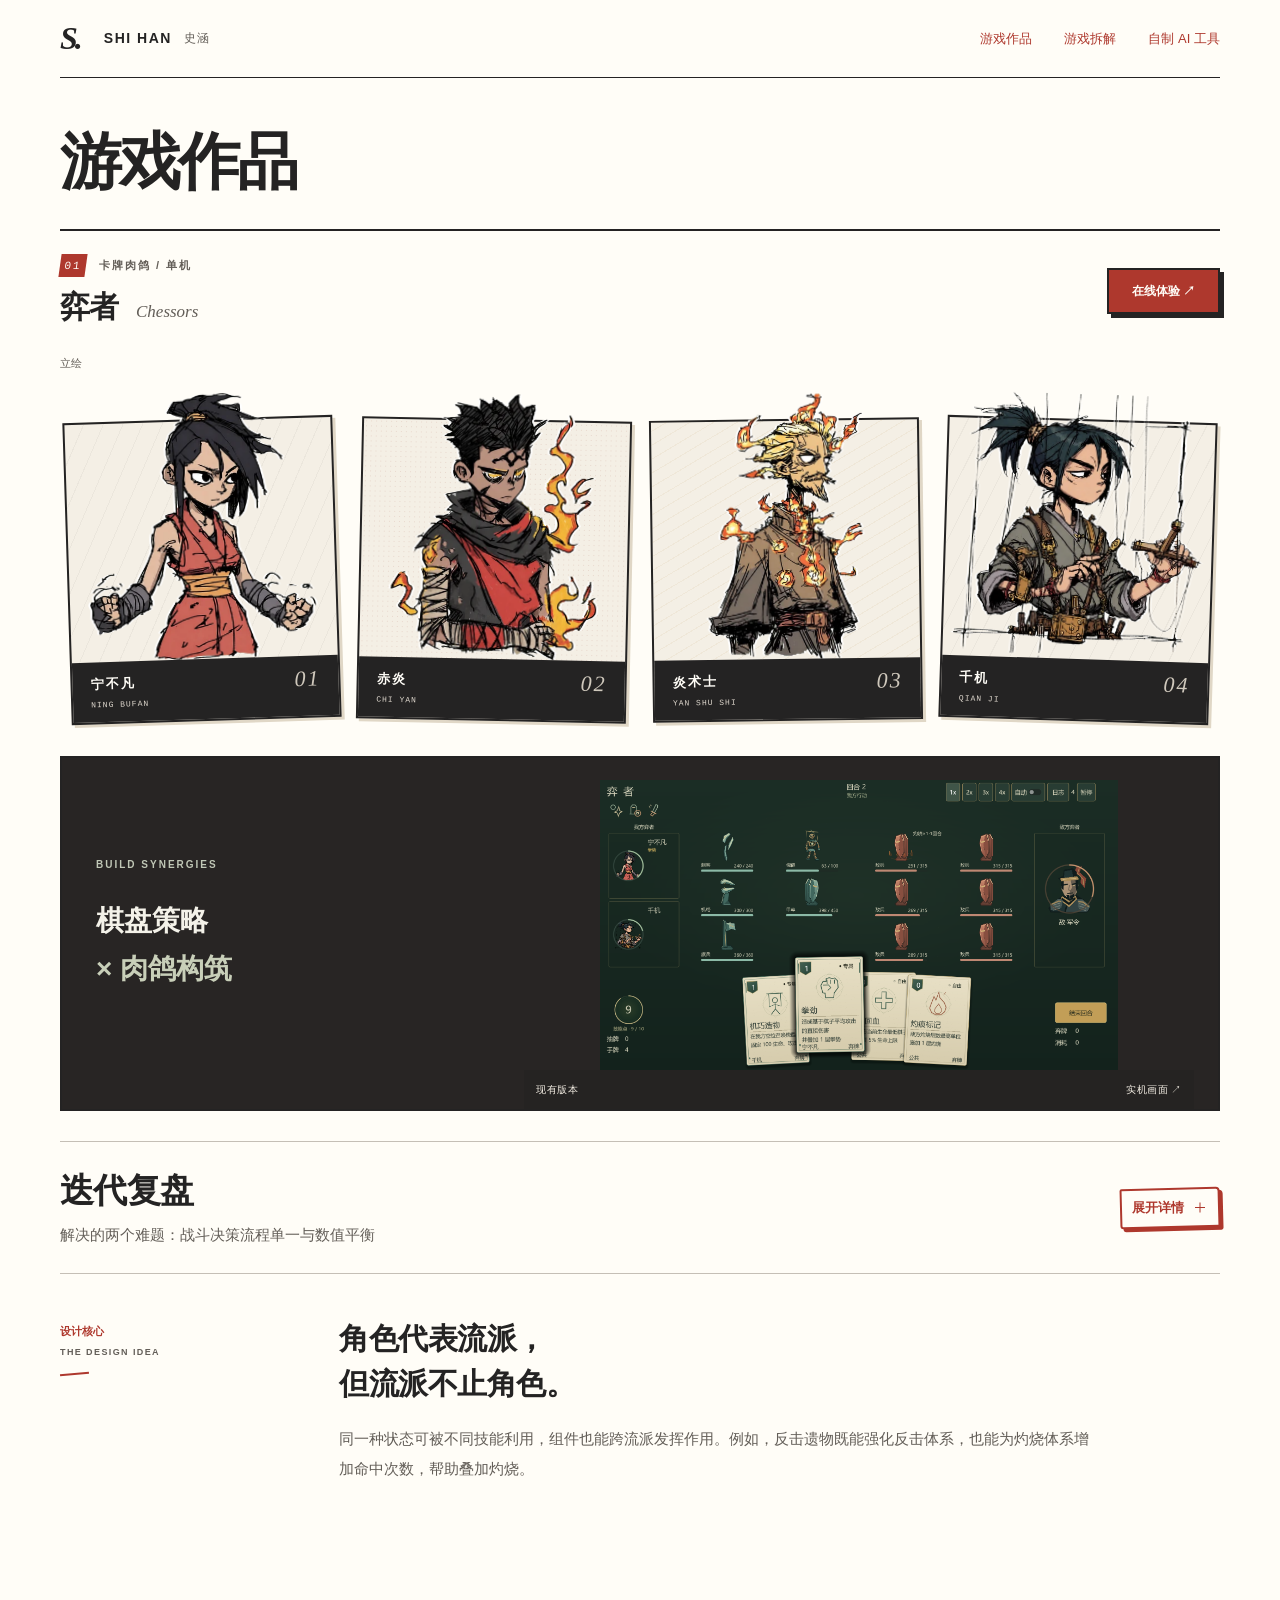
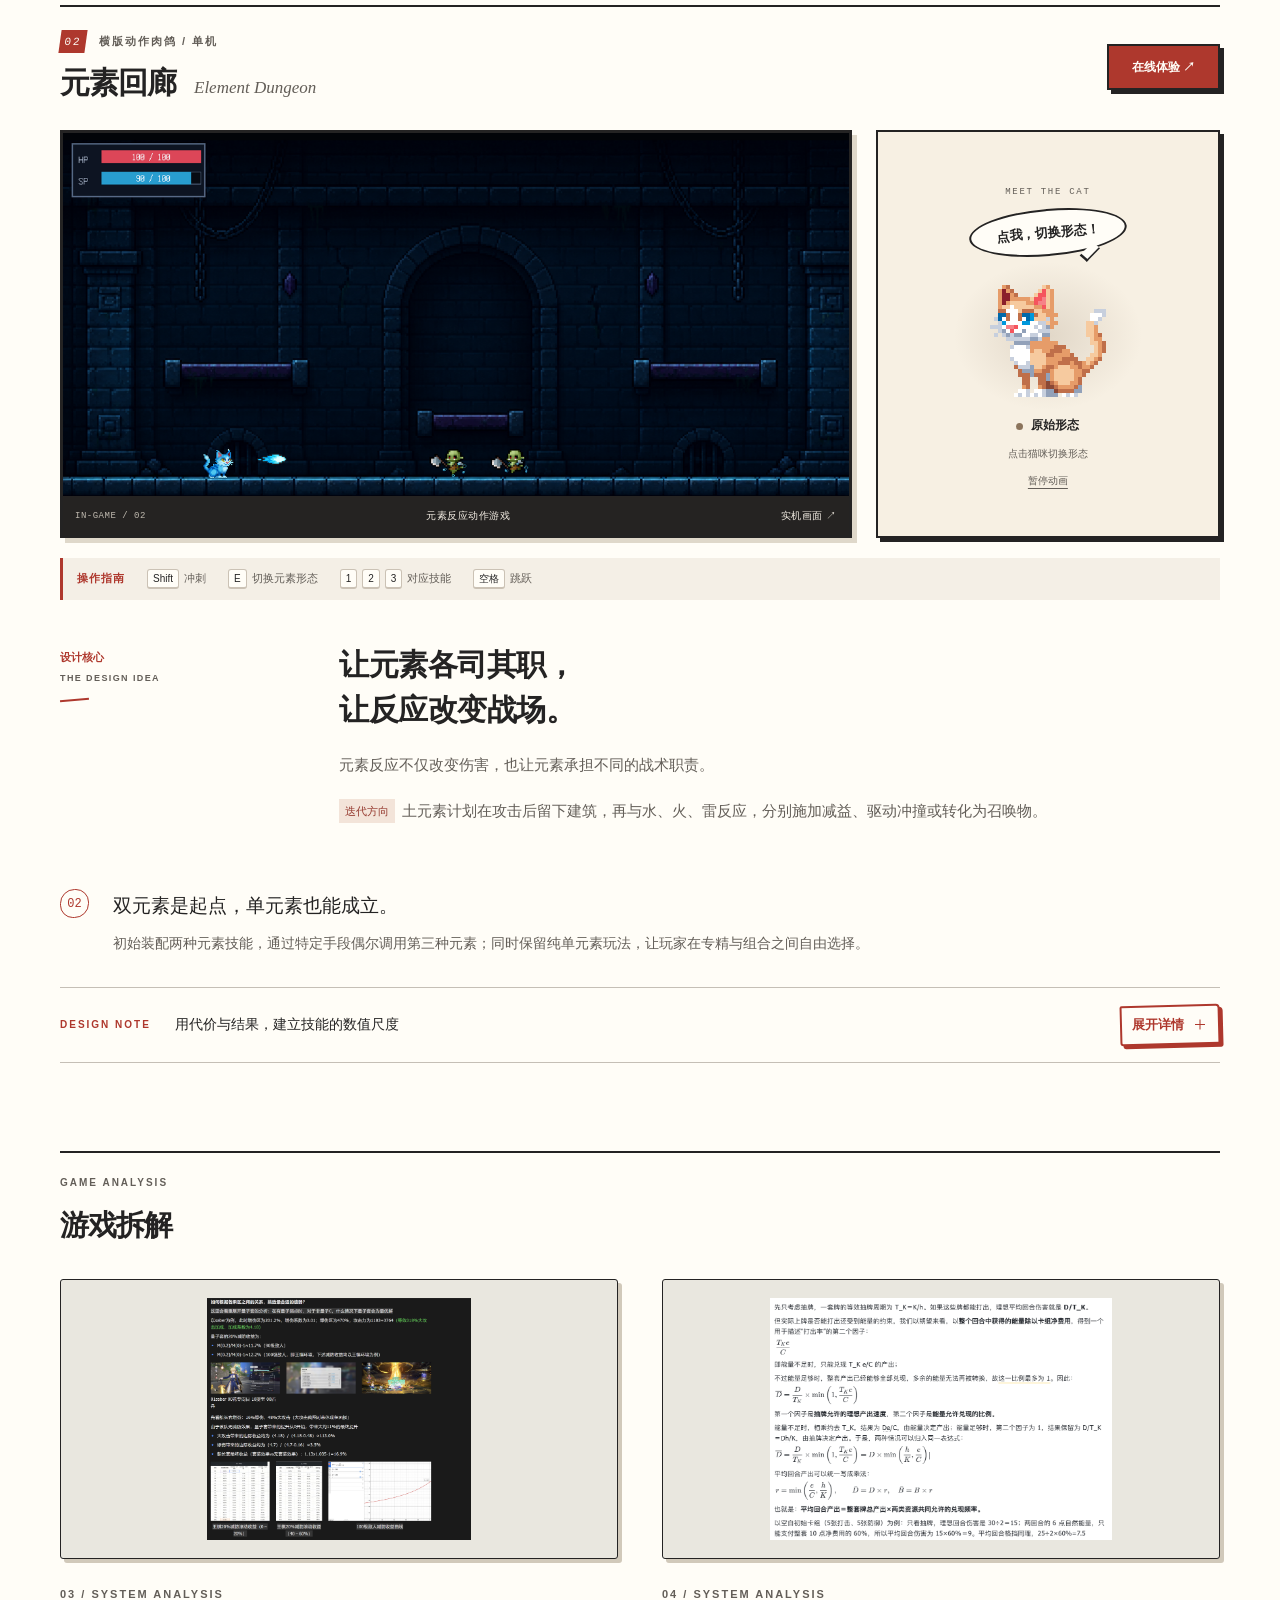
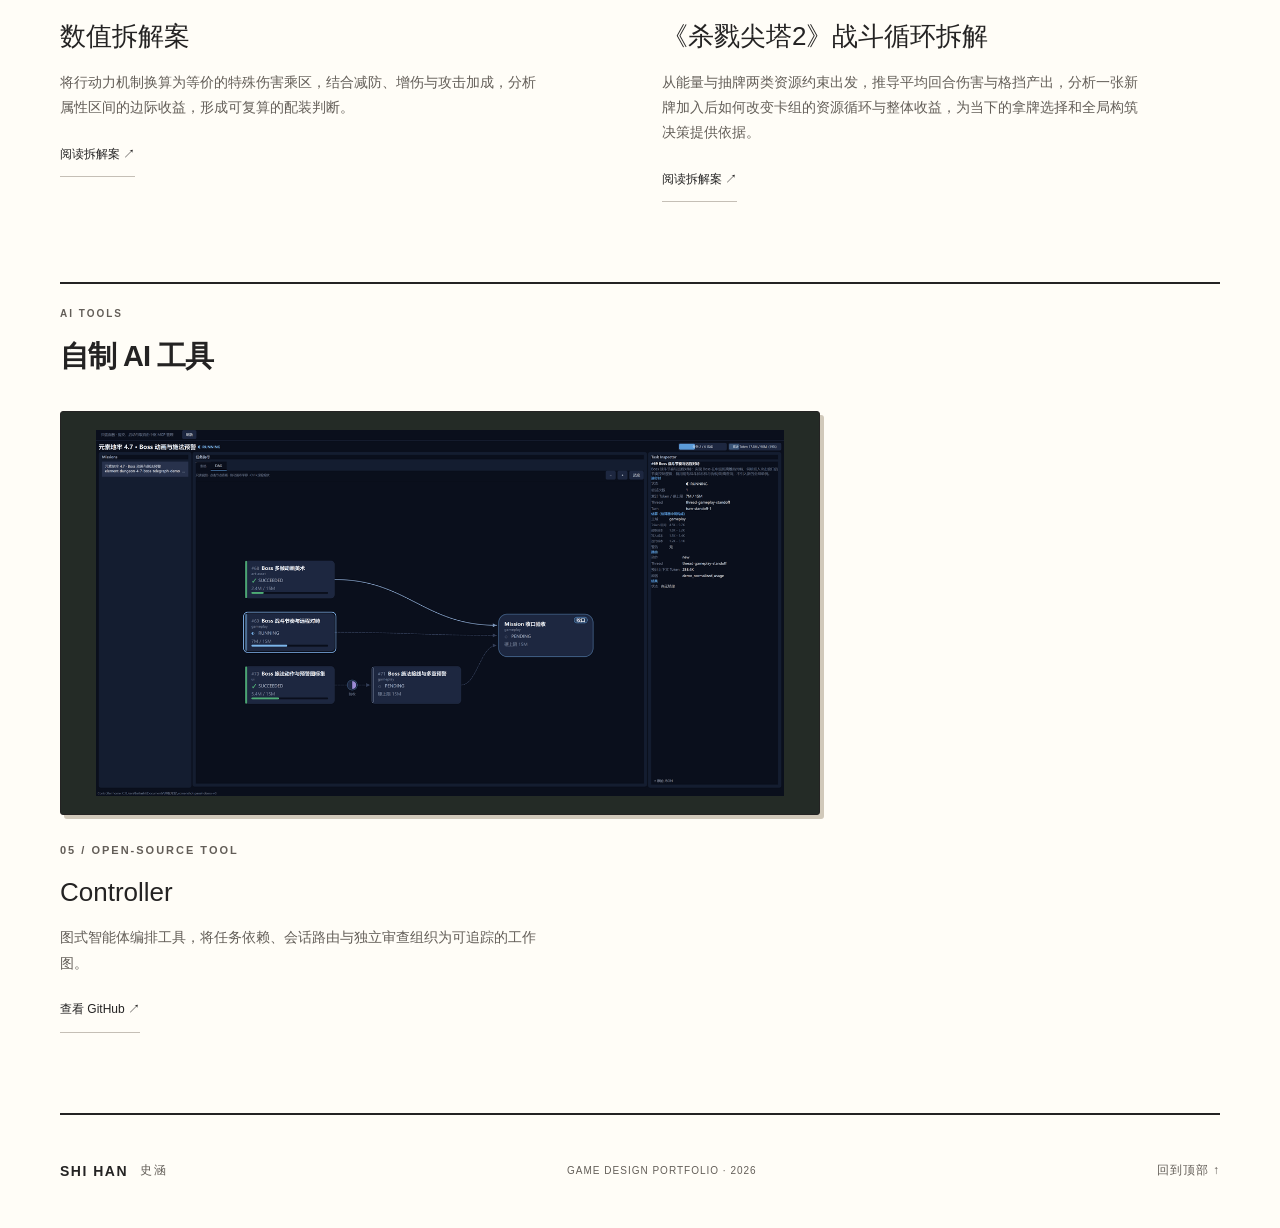
==== commit 63202bc3: "Refresh game portfolio layout" ====
--- a/index.html
+++ b/index.html
@@ -10,7 +10,7 @@
   <link rel="stylesheet" href="./home.css">
   <link rel="stylesheet" href="./sketch.css">
   <link rel="stylesheet" href="./design-options/themes.css">
-  <link rel="stylesheet" href="./comic.css?v=disclosure-labels">
+  <link rel="stylesheet" href="./comic.css?v=raised-paper-tag">
   <script>
     const previewTheme = new URLSearchParams(location.search).get('theme');
     if (['sketch', 'atlas', 'comic'].includes(previewTheme)) document.documentElement.dataset.theme = previewTheme;
@@ -50,8 +50,6 @@
 </div>
         </details>
         <div class="project-story"><p class="side-label">设计核心<br><span>THE DESIGN IDEA</span></p><div><h4>角色代表流派，<br>但流派不止角色。</h4><p>同一种状态可被不同技能利用，组件也能跨流派发挥作用。例如，反击遗物既能强化反击体系，也能为灼烧体系增加命中次数，帮助叠加灼烧。</p></div></div>
-        <div class="plain-highlight"><h3>出牌，指挥整个棋盘。</h3><p>通过「弈者」出牌指挥多枚棋子，专属能力以卡牌或被动参与构筑。大招充能完成后，会化为一张 0 费卡进入手牌，让玩家即时选择释放时机。</p></div>
-        <details class="design-note"><summary><span><span class="eyebrow">DESIGN NOTE</span>反击等级 +1：先获得机制，再提升伤害</span><span class="note-toggle"><span class="note-expand-label">展开详情</span><span class="note-collapse-label">收起详情</span><span class="details-icon"></span></span></summary><div class="note-content"><p>反击等级从 0 提升到 1，意味着获得「格挡成功后反击」的机制；已有反击时，继续提升等级则增加反击伤害。同一个 +1，既能为其他体系打开入口，也能强化反击体系。</p></div></details>
       </article>
       <article class="project" id="element">
         <div class="project-heading"><div><p class="eyebrow"><span class="chapter-number">02</span> 横版动作肉鸽 / 单机</p><h2 class="project-name">元素回廊<span>Element Dungeon</span></h2></div><a class="button-link" href="https://shihan05611-cmd.github.io/element-dungeon/" target="_blank" rel="noopener">在线体验 ↗</a></div>
--- a/comic.css
+++ b/comic.css
@@ -268,3 +268,48 @@
   [data-theme="comic"] .design-note summary { flex-wrap: wrap; gap: 12px; }
   [data-theme="comic"] .design-note summary > span:first-child { flex-basis: 100%; }
 }
+
+/* Secondary disclosure: a light comic paper tag. */
+[data-theme="comic"] .design-note .note-toggle {
+  position: relative;
+  isolation: isolate;
+  background: transparent;
+  color: #ae382d;
+  transition: transform .18s ease;
+}
+[data-theme="comic"] .design-note .note-toggle::before {
+  content: "";
+  position: absolute;
+  inset: 0;
+  z-index: -1;
+  background: #fffdf7;
+  border: 1.5px solid #ae382d;
+  border-radius: 2px 4px 2px 3px;
+  transform: rotate(-1.5deg);
+  transition: background .18s ease;
+}
+[data-theme="comic"] .design-note summary:hover .note-toggle,
+[data-theme="comic"] .design-note summary:focus-visible .note-toggle {
+  background: transparent;
+  transform: translateY(-2px);
+}
+[data-theme="comic"] .design-note summary:hover .note-toggle::before,
+[data-theme="comic"] .design-note summary:focus-visible .note-toggle::before { background: #faeee8; }
+@media (prefers-reduced-motion: reduce) {
+  [data-theme="comic"] .design-note .note-toggle,
+  [data-theme="comic"] .design-note .note-toggle::before { transition: none; }
+  [data-theme="comic"] .design-note summary:hover .note-toggle,
+  [data-theme="comic"] .design-note summary:focus-visible .note-toggle { transform: none; }
+}
+
+/* Raised paper buttons retain a lighter weight than the primary CTA. */
+[data-theme="comic"] .design-note .note-toggle::before {
+  border-width: 2px;
+  box-shadow: 3px 3px 0 #ae382d;
+  transition: background .18s ease, box-shadow .18s ease;
+}
+[data-theme="comic"] .design-note summary:active .note-toggle { transform: translate(2px, 2px); }
+[data-theme="comic"] .design-note summary:active .note-toggle::before { box-shadow: 1px 1px 0 #ae382d; }
+@media (prefers-reduced-motion: reduce) {
+  [data-theme="comic"] .design-note .note-toggle::before { transition: none; }
+}
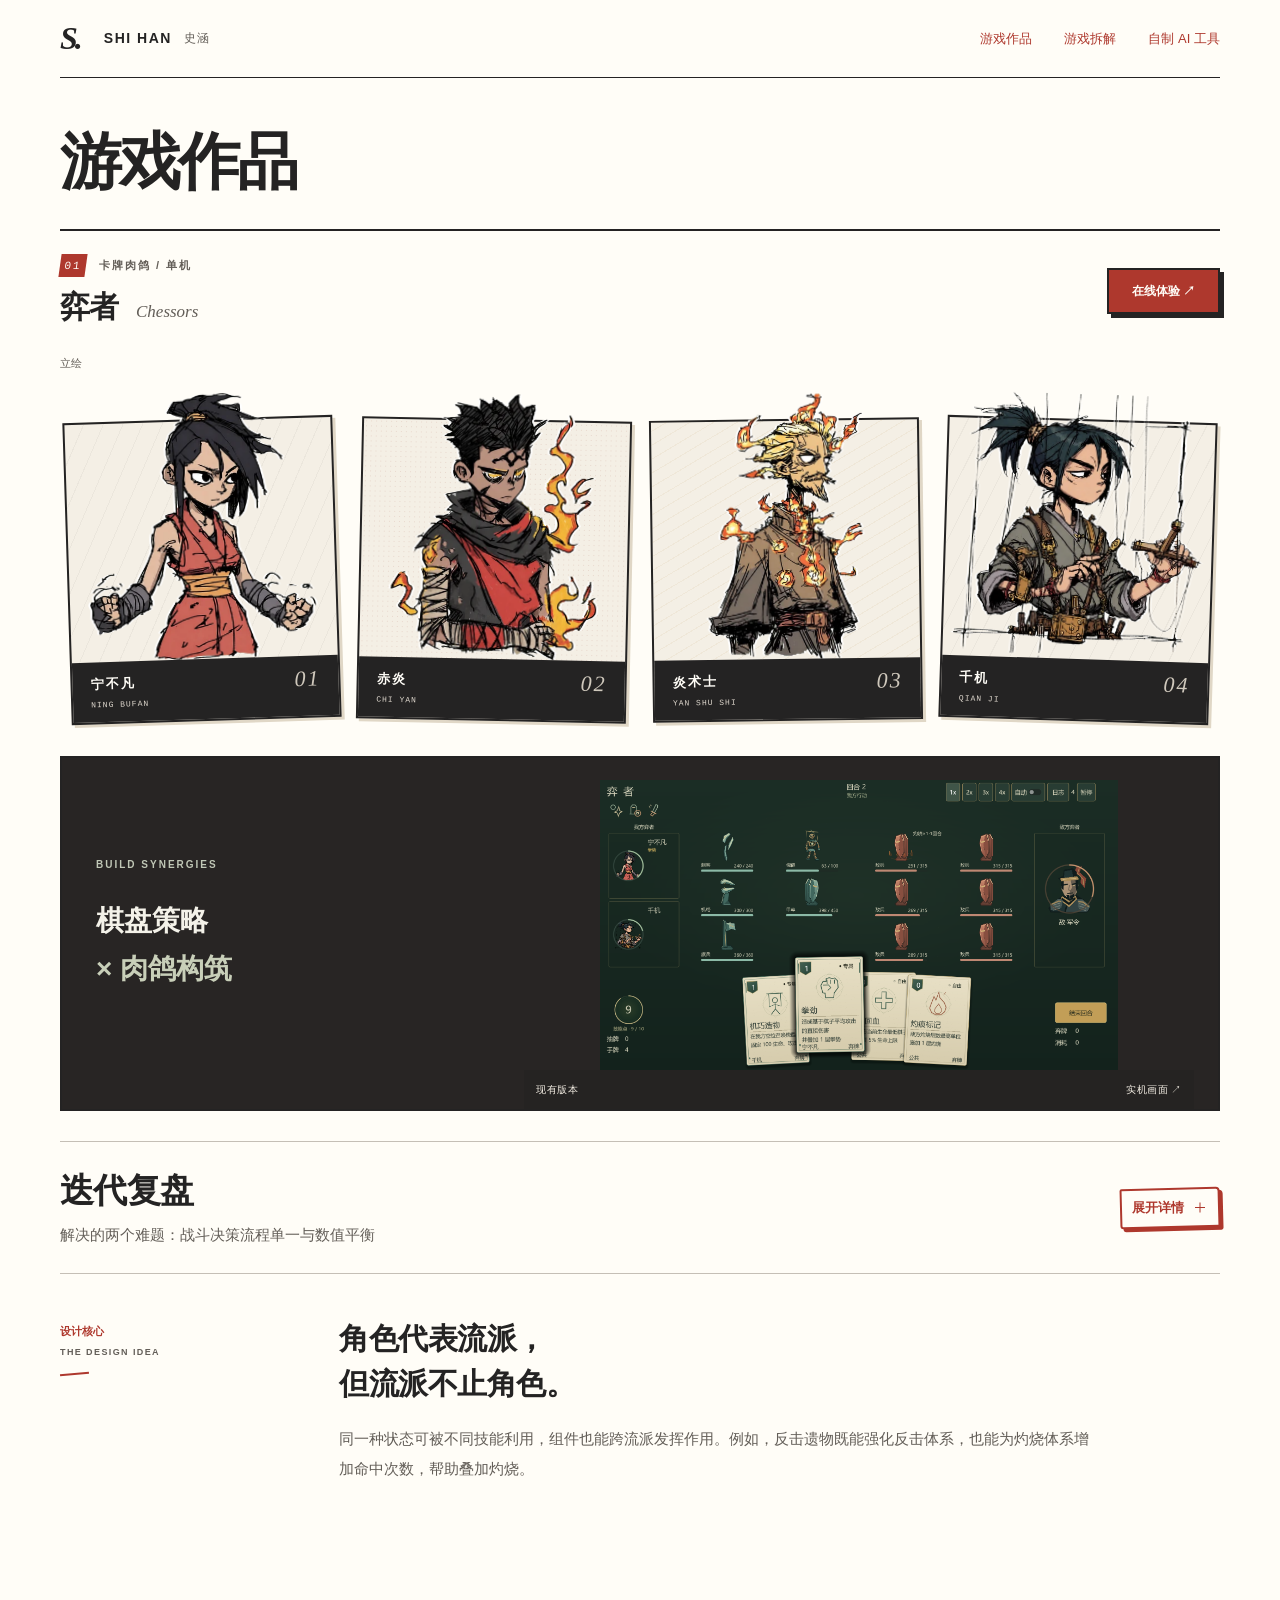
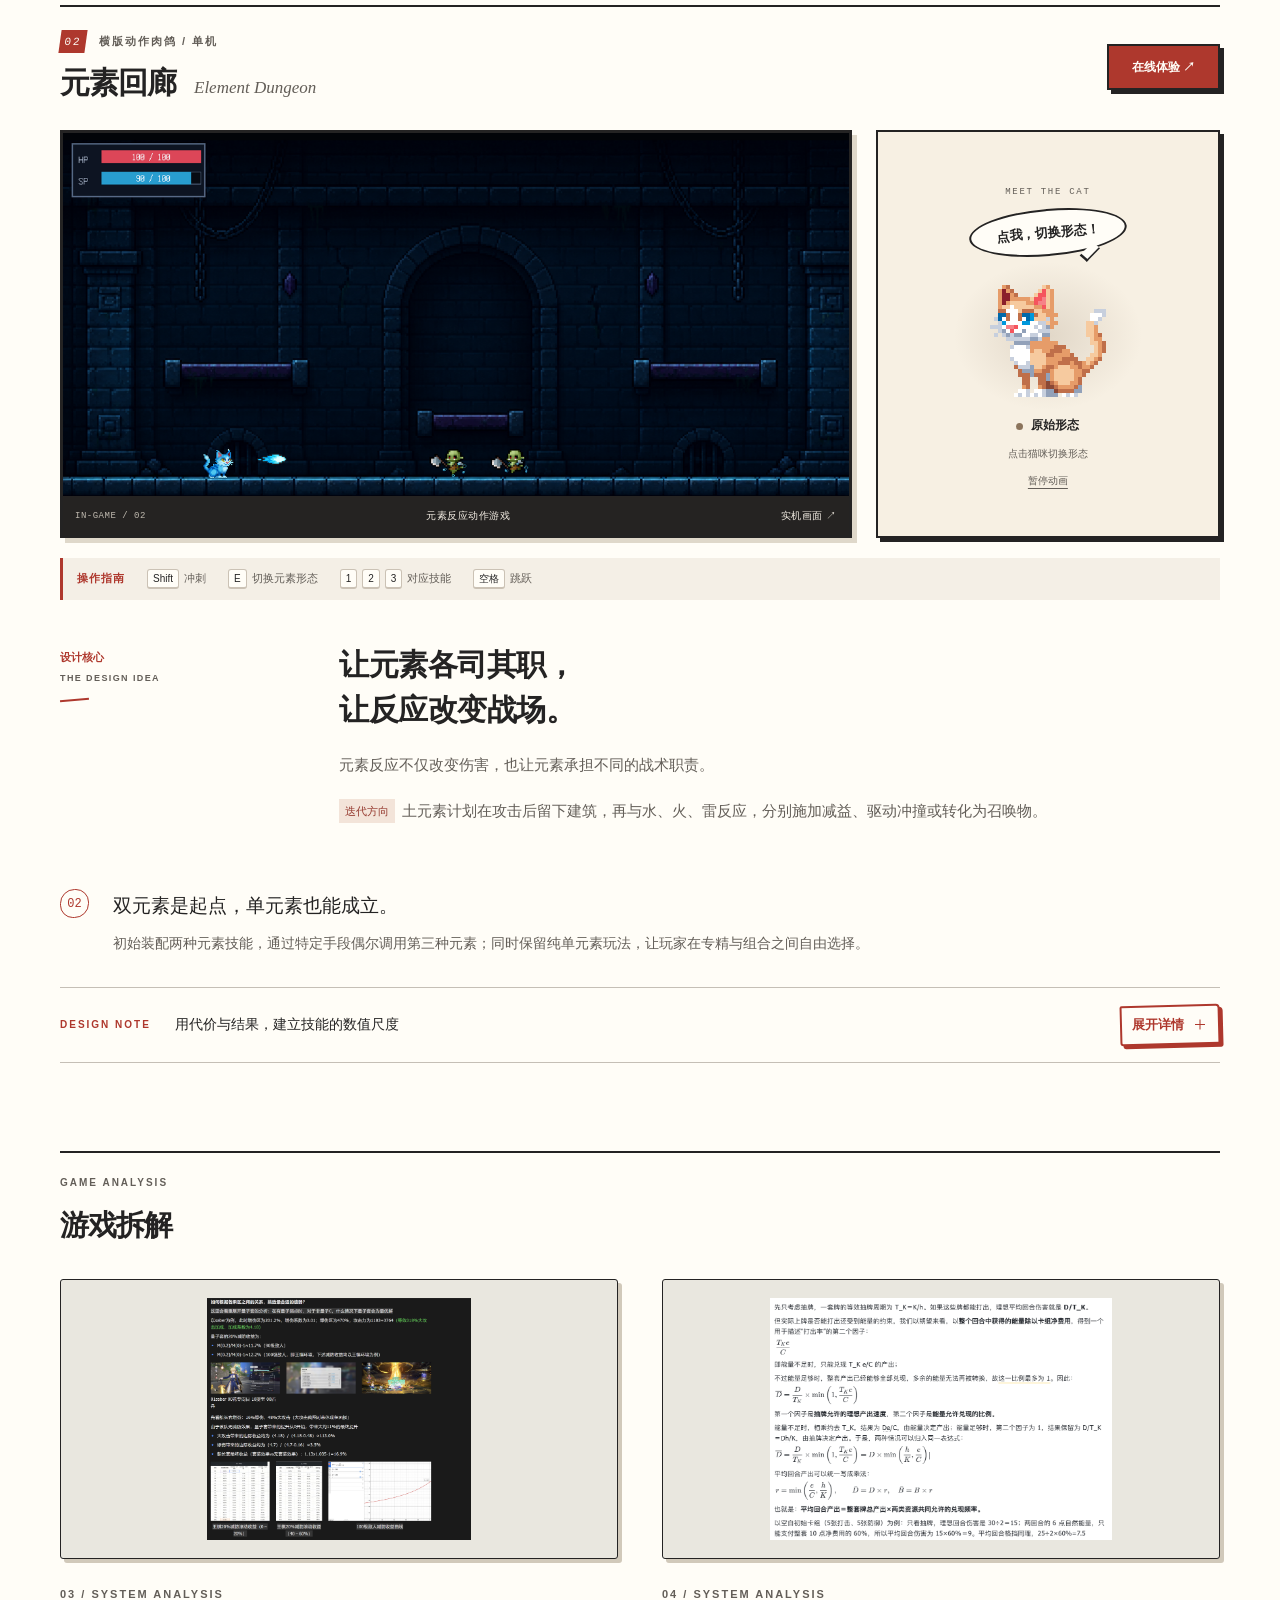
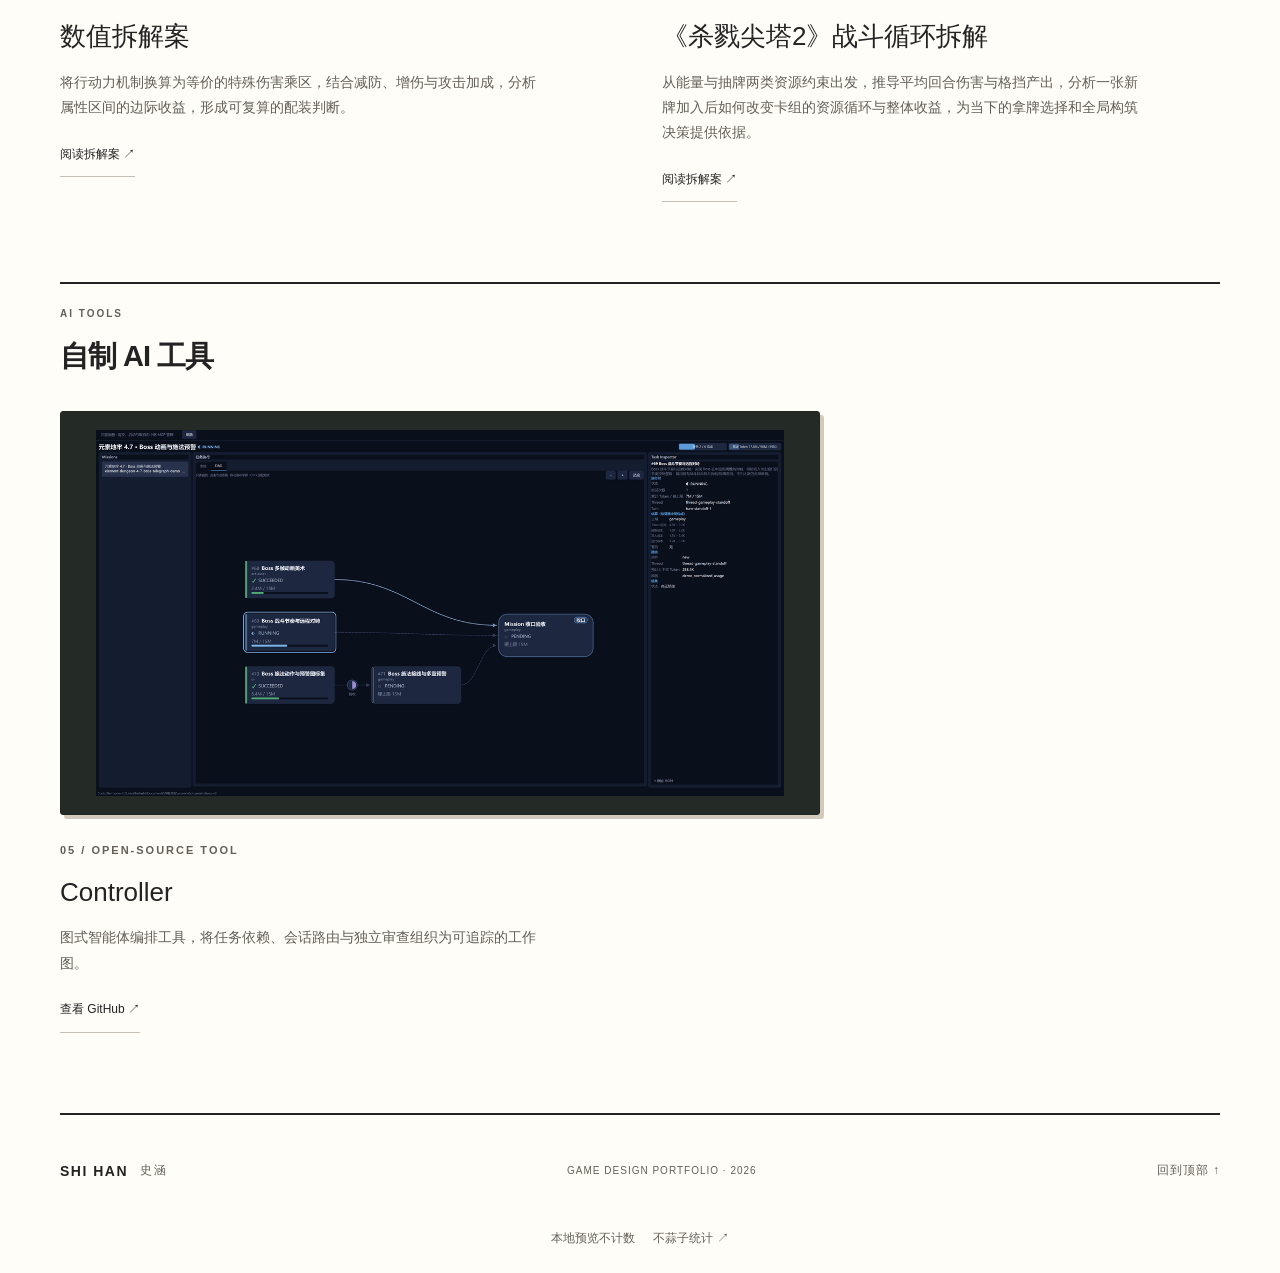
==== commit 3e9f2f74: "Add portfolio visit counters" ====
--- a/index.html
+++ b/index.html
@@ -10,12 +10,13 @@
   <link rel="stylesheet" href="./home.css">
   <link rel="stylesheet" href="./sketch.css">
   <link rel="stylesheet" href="./design-options/themes.css">
-  <link rel="stylesheet" href="./comic.css?v=raised-paper-tag">
+  <link rel="stylesheet" href="./comic.css?v=visit-stats">
   <script>
     const previewTheme = new URLSearchParams(location.search).get('theme');
     if (['sketch', 'atlas', 'comic'].includes(previewTheme)) document.documentElement.dataset.theme = previewTheme;
   </script>
   <script src="./home.js" defer></script>
+  <script src="./visit-stats.js" defer></script>
   <link rel="preload" as="image" href="./assets/characters/cat/cat_idle-cropped.png">
   <link rel="preload" as="image" href="./assets/characters/cat/cat_fire_idle-cropped.png">
   <link rel="preload" as="image" href="./assets/characters/cat/cat_water_idle-cropped.png">
@@ -81,5 +82,12 @@
     </div></section>
   </main>
   <footer class="site-footer shell"><a class="identity" href="./">SHI HAN <span class="identity-cn">史涵</span></a><p>GAME DESIGN PORTFOLIO · 2026</p><a href="#main">回到顶部 ↑</a></footer>
+  <div class="visit-stats shell" aria-label="网站访问统计">
+    <span id="busuanzi_container_site_pv" style="display:none">本站访问 <span id="busuanzi_value_site_pv"></span> 次</span>
+    <span id="busuanzi_container_site_uv" style="display:none">访客 <span id="busuanzi_value_site_uv"></span> 人</span>
+    <span class="visit-stats-status" role="status">访问统计加载中</span>
+    <a href="https://busuanzi.ibruce.info/" target="_blank" rel="noopener" title="访问统计由不蒜子第三方服务提供">不蒜子统计 ↗</a>
+    <noscript>启用 JavaScript 后可显示访问统计。</noscript>
+  </div>
 </body>
 </html>
--- a/comic.css
+++ b/comic.css
@@ -313,3 +313,9 @@
 @media (prefers-reduced-motion: reduce) {
   [data-theme="comic"] .design-note .note-toggle::before { transition: none; }
 }
+
+/* Quiet site-wide counters beneath the footer. */
+.visit-stats { display: flex; flex-wrap: wrap; align-items: center; justify-content: center; gap: 8px 18px; padding-block: 0 24px; color: var(--muted); font-size: 12px; line-height: 1.8; }
+.visit-stats [id^="busuanzi_value_"] { color: var(--ink); font-variant-numeric: tabular-nums; }
+.visit-stats a { color: inherit; text-underline-offset: 3px; }
+.visit-stats a:hover { color: var(--pen); }
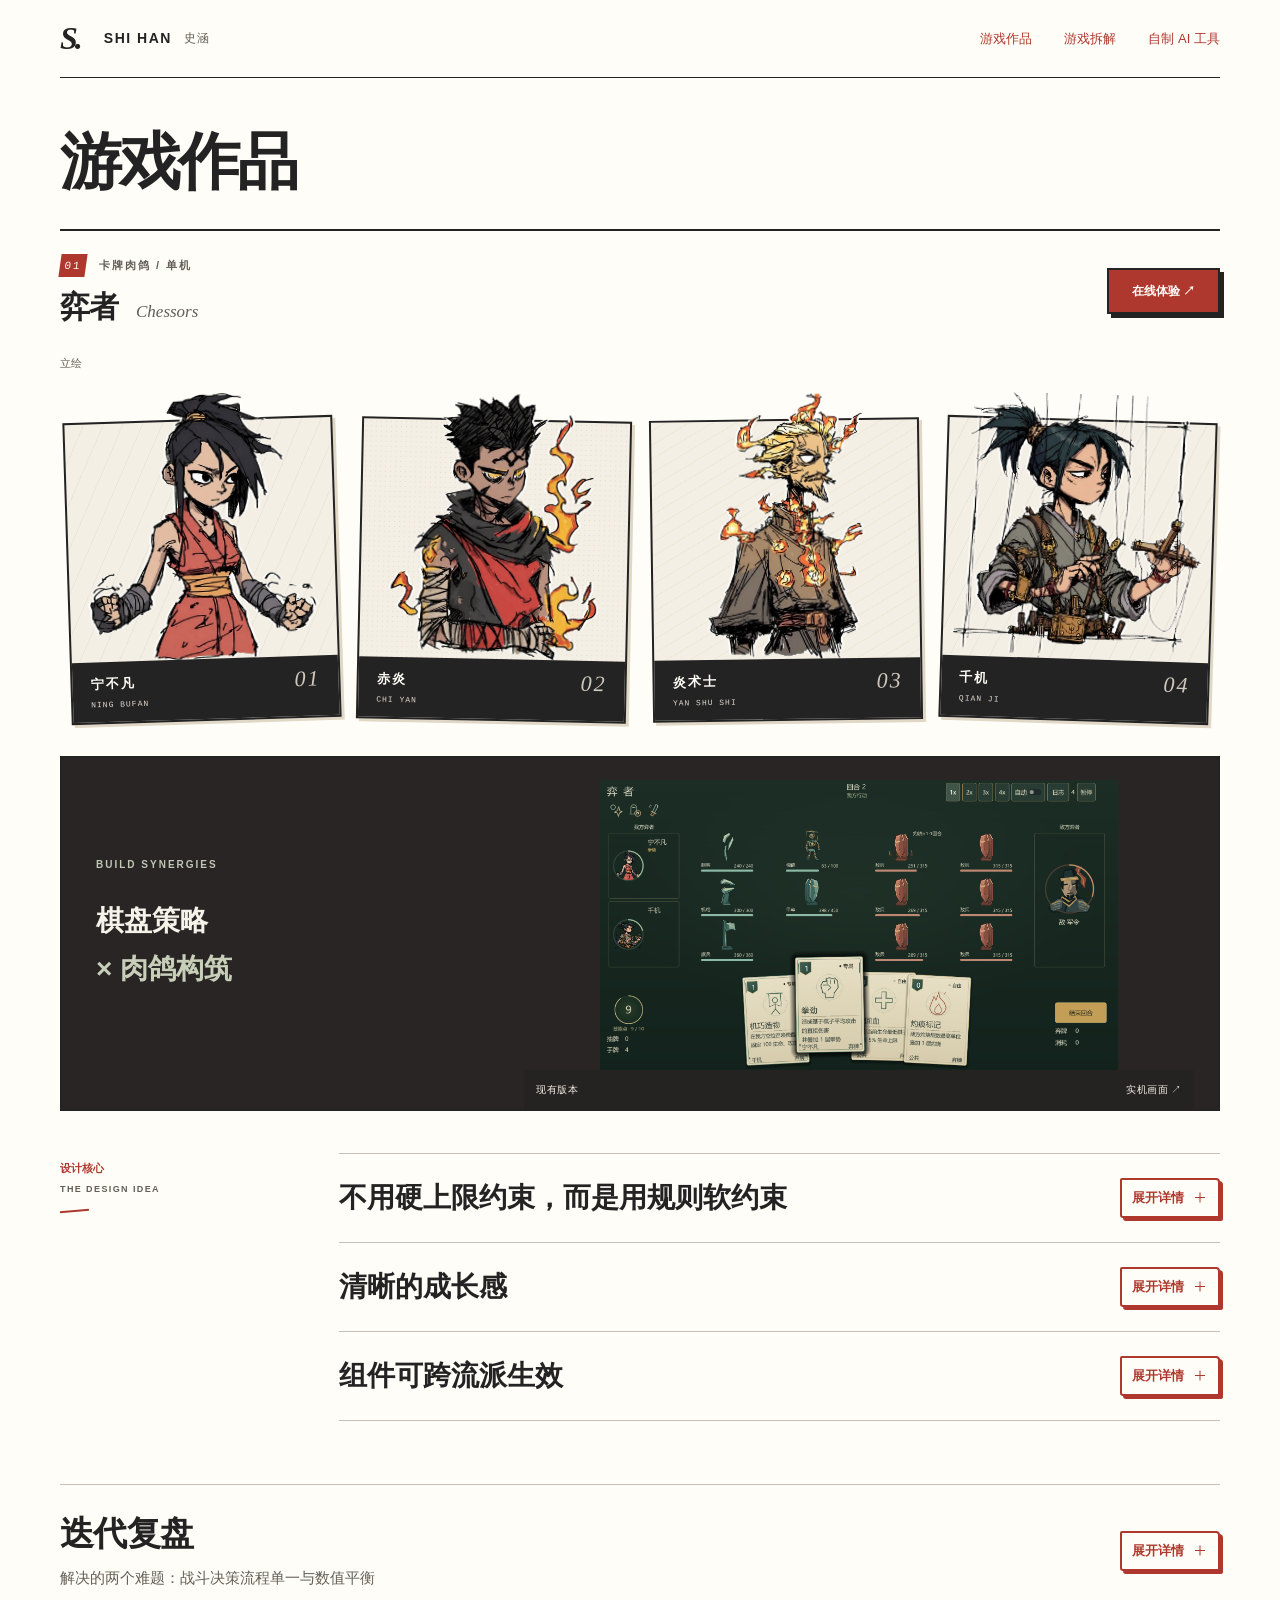
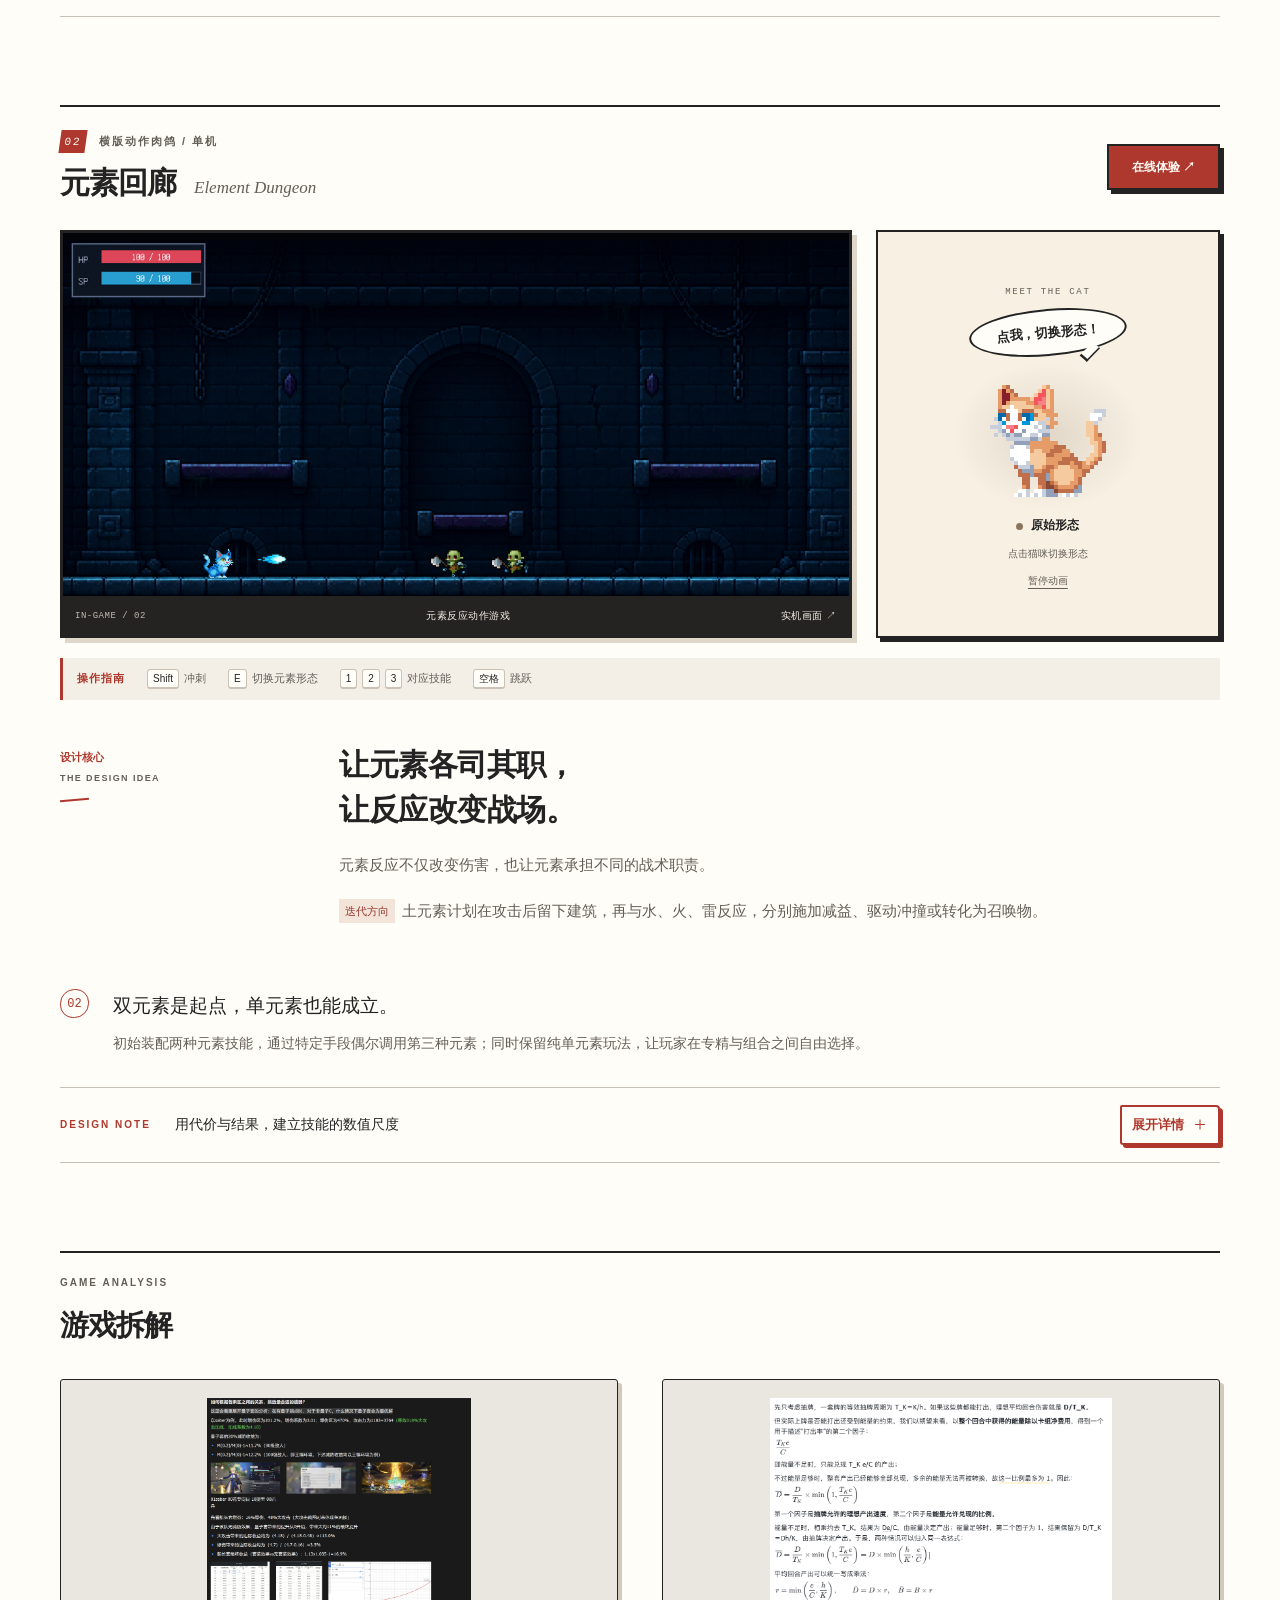
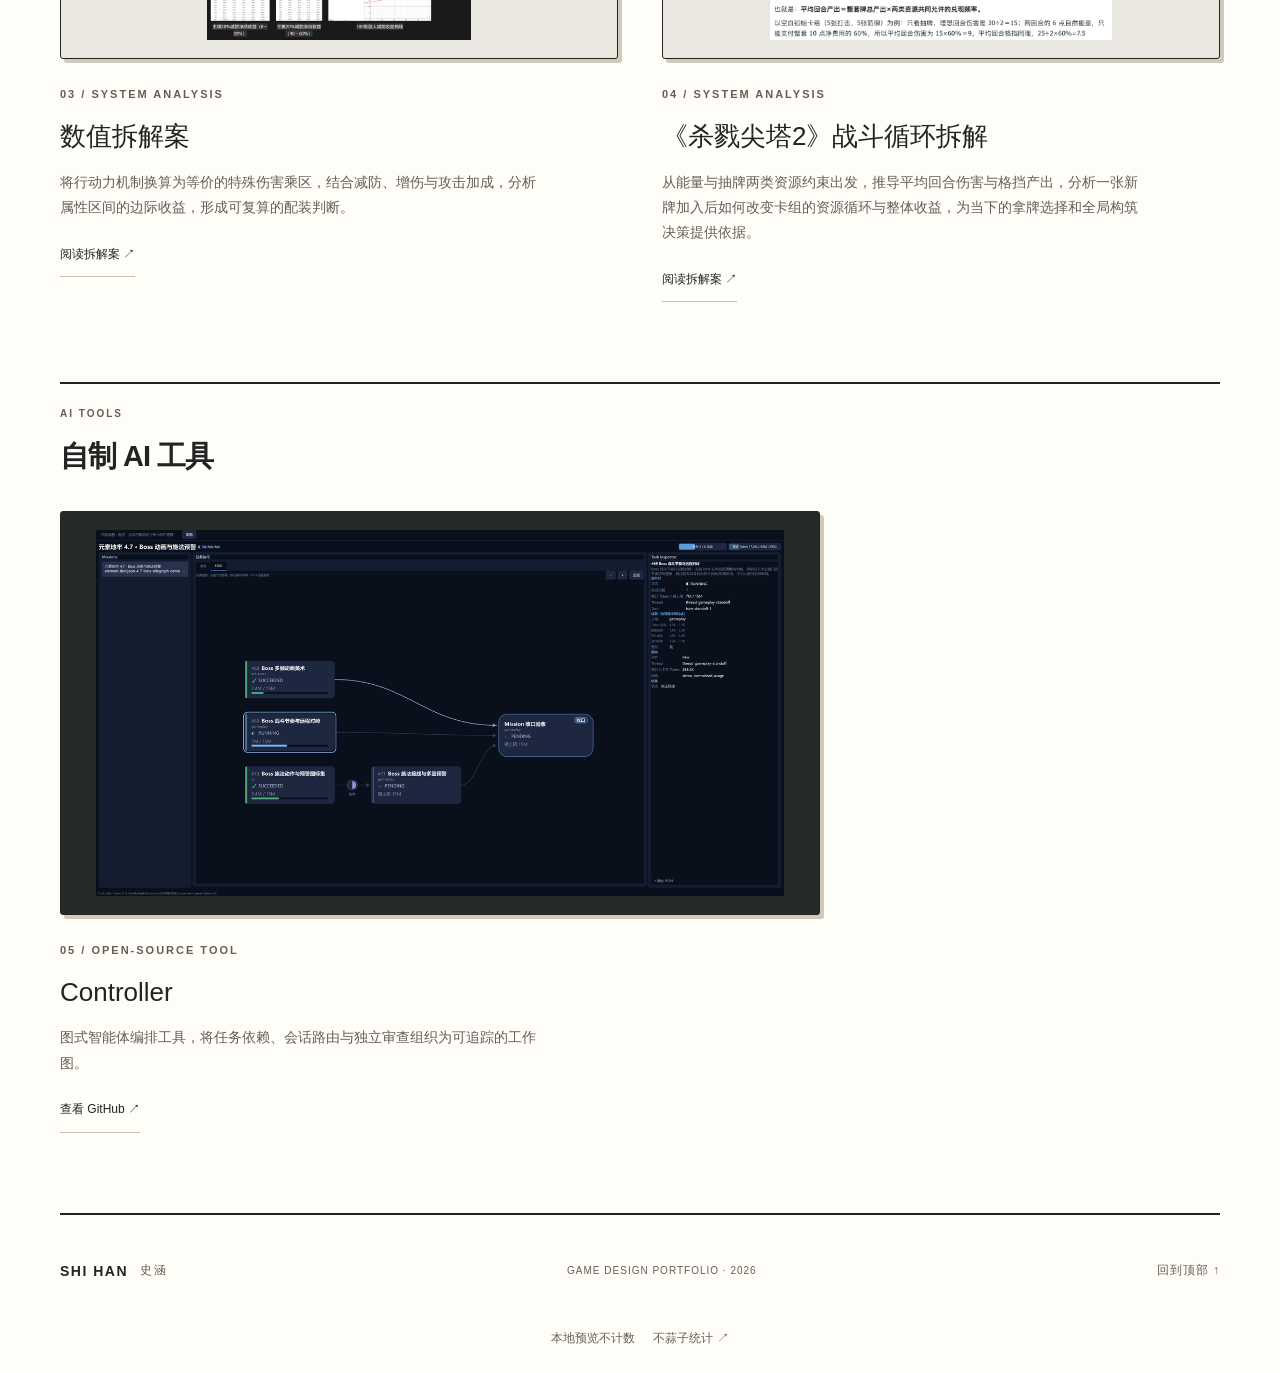
==== commit 88b180cd: "Update game portfolio presentation" ====
--- a/index.html
+++ b/index.html
@@ -10,7 +10,7 @@
   <link rel="stylesheet" href="./home.css">
   <link rel="stylesheet" href="./sketch.css">
   <link rel="stylesheet" href="./design-options/themes.css">
-  <link rel="stylesheet" href="./comic.css?v=visit-stats">
+  <link rel="stylesheet" href="./comic.css?v=design-principles">
   <script>
     const previewTheme = new URLSearchParams(location.search).get('theme');
     if (['sketch', 'atlas', 'comic'].includes(previewTheme)) document.documentElement.dataset.theme = previewTheme;
@@ -43,6 +43,8 @@
           </div>
         </div>
         <div class="chess-showcase"><div class="chess-intro"><span class="eyebrow">BUILD SYNERGIES</span><p>棋盘策略<br><span>× 肉鸽构筑</span></p></div><a class="project-image chess-image" href="https://shihan05611-cmd.github.io/yizhe-card-game/" target="_blank" rel="noopener" aria-label="在线体验弈者（新窗口）"><img src="./assets/yizhe-showcase.png" alt="弈者实机画面：宁不凡与千机通过手牌指挥棋子，进行回合制战斗" width="1901" height="1063" loading="lazy" decoding="async"><span class="image-caption">现有版本 <span>实机画面 ↗</span></span></a></div>
+        <div class="project-story design-principles"><p class="side-label">设计核心<br><span>THE DESIGN IDEA</span></p><div class="principle-list"><details class="design-note principle-note"><summary><span class="principle-title">不用硬上限约束，而是用规则软约束</span><span class="note-toggle"><span class="note-expand-label">展开详情</span><span class="note-collapse-label">收起详情</span><span class="details-icon" aria-hidden="true"></span></span></summary><div class="note-content"><p>有一张牌的效果是：给对方的灼烧层数翻倍。灼烧的效果类似杀戮尖塔的中毒（结算时造成层数对应的伤害，并减少一层），看牌面效果这是一张极其强的卡，但我用了三组可解决的约束使得这张牌不失控，但又给玩家营造可突破约束的期待感；</p><p><strong>第一个约束是能量约束</strong>，这张牌没有消耗属性理论上它可以无限用，但有一个能量递增：能量会按1、2、4、4...这样一直消耗。不过项目其实只有4点能量上限，想要放出多次，就需要获得比较强的能量手段，当然也可以硬憋；</p><p><strong>第二个约束是靠“牌位”也就是出牌机会来约束</strong>，这张牌属于越打越强所以比一般的卡牌还要依赖运转。一般来说，打完一轮卡组的牌再洗牌进入下一轮需要两个回合（且随着爬塔层数增加，所需轮次会逐渐上升）。但我的战斗设计一般在6～7个回合就可以结束，也就是一般对局可打出的次数可以计算出来；实际也使用了一套伤害建模，去衡量这张牌在资源消耗和输出强化上的关系。</p><p><strong>第三个约束是这张牌只对单体生效，对群手段不足</strong>。由于我们是一个棋盘策略，需要攻击的敌人在3~4个，所以对于杀戮尖塔来说绝对超模的一张牌，放在我们这个游戏里其实并没有太过分。前面两个约束的解决方法比较显而易见，玩家心中会有明确的期待感。第三个约束的解决手段则看起来没那么明显，需要在游戏探索的过程中去发现，因为和游戏的其他卡牌联动有关，比如有一张灼烧体系的卡牌效果是可以把灼烧进行集中转移。玩家就可以先把群体的灼烧转移到一个人身上，然后再用翻倍效果打出Combo，把大量翻倍之后的灼烧层数再去转移到其他怪物身上。</p><p><strong>宽松的说其实还有第四个约束，也就是节奏约束</strong>。可以看到，这个游戏的灼烧体系输出在短线比较差，相比一般队伍会吃更多战损，从而需要走更多治疗节点，损失一些成长机会。但这个约束也好解决就是抓一些生存卡，以及灼烧天然就适合拖战损然后多走治疗节点，因为这个体系相对来说没那么吃局外成长。</p></div></details><details class="design-note principle-note"><summary><span class="principle-title">清晰的成长感</span><span class="note-toggle"><span class="note-expand-label">展开详情</span><span class="note-collapse-label">收起详情</span><span class="details-icon" aria-hidden="true"></span></span></summary><div class="note-content"><p class="pending-copy">内容待补充。</p></div></details><details class="design-note principle-note"><summary><span class="principle-title">组件可跨流派生效</span><span class="note-toggle"><span class="note-expand-label">展开详情</span><span class="note-collapse-label">收起详情</span><span class="details-icon" aria-hidden="true"></span></span></summary><div class="note-content"><h4>角色代表流派，<br>但流派不止角色。</h4><p>同一种状态可被不同技能利用，组件也能跨流派发挥作用。例如，反击遗物既能强化反击体系，也能为灼烧体系增加命中次数，帮助叠加灼烧。</p></div></details></div></div>
+
         <details class="design-note iteration-review">
           <summary><span><span class="review-title">迭代复盘</span><span class="review-subtitle">解决的两个难题：战斗决策流程单一与数值平衡</span></span><span class="note-toggle"><span class="note-expand-label">展开详情</span><span class="note-collapse-label">收起详情</span><span class="details-icon"></span></span></summary>
           <div class="note-content">
@@ -50,7 +52,6 @@
 <section class="review-section" aria-labelledby="review-balance"><h3 id="review-balance">第二个难题是，回合制的肉鸽游戏，到底怎么样去把数据平衡给做好？</h3><p>我的解决思路是分两步。</p><p>第一步，先建立起卡牌和遗物的强度预算，让每一张技能牌在牌面上达成平衡，以估计出玩家在每个阶段的成长速度。再根据玩家的预期成长速度，反推敌方的成长曲线。假设玩家每经过一个成长节点，预期强度提升20%，那我可能让敌人早期的成长速度在15%左右，后期再提高到25%左右。这些数字只是用来说明思路：前期先给玩家建立构筑、感受成长的空间，后期再提高压力，考验玩家能不能通过抓牌和组合，让实际收益超过单张卡牌的基础提升。</p><p>第二步，是用无头模拟程序做批量战斗验证。</p><p>因为前面的成长曲线模型本质还是一个预估，卡牌之间的配合、抽牌顺序和实际出牌策略，都可能让结果偏离模型。所以我会把不同角色、构筑和阶段的表现作为验证方向，观察胜率、失败节点和战斗回合数，看看实际结果是不是符合第一步的预期，再去调整卡牌、遗物或者敌方曲线。</p></section>
 </div>
         </details>
-        <div class="project-story"><p class="side-label">设计核心<br><span>THE DESIGN IDEA</span></p><div><h4>角色代表流派，<br>但流派不止角色。</h4><p>同一种状态可被不同技能利用，组件也能跨流派发挥作用。例如，反击遗物既能强化反击体系，也能为灼烧体系增加命中次数，帮助叠加灼烧。</p></div></div>
       </article>
       <article class="project" id="element">
         <div class="project-heading"><div><p class="eyebrow"><span class="chapter-number">02</span> 横版动作肉鸽 / 单机</p><h2 class="project-name">元素回廊<span>Element Dungeon</span></h2></div><a class="button-link" href="https://shihan05611-cmd.github.io/element-dungeon/" target="_blank" rel="noopener">在线体验 ↗</a></div>
--- a/comic.css
+++ b/comic.css
@@ -285,7 +285,7 @@
   background: #fffdf7;
   border: 1.5px solid #ae382d;
   border-radius: 2px 4px 2px 3px;
-  transform: rotate(-1.5deg);
+  transform: none;
   transition: background .18s ease;
 }
 [data-theme="comic"] .design-note summary:hover .note-toggle,
@@ -319,3 +319,10 @@
 .visit-stats [id^="busuanzi_value_"] { color: var(--ink); font-variant-numeric: tabular-nums; }
 .visit-stats a { color: inherit; text-underline-offset: 3px; }
 .visit-stats a:hover { color: var(--pen); }
+
+/* Three independent design principles share the retrospective disclosure. */
+.principle-list { min-width: 0; }
+[data-theme="comic"] .principle-note + .principle-note { border-top: 0; }
+[data-theme="comic"] .principle-note summary { padding: 23px 0; }
+[data-theme="comic"] .principle-note summary > .principle-title { font-size: clamp(20px, 2.2vw, 28px); font-weight: 700; line-height: 1.5; }
+.design-principles .pending-copy { color: var(--muted); }
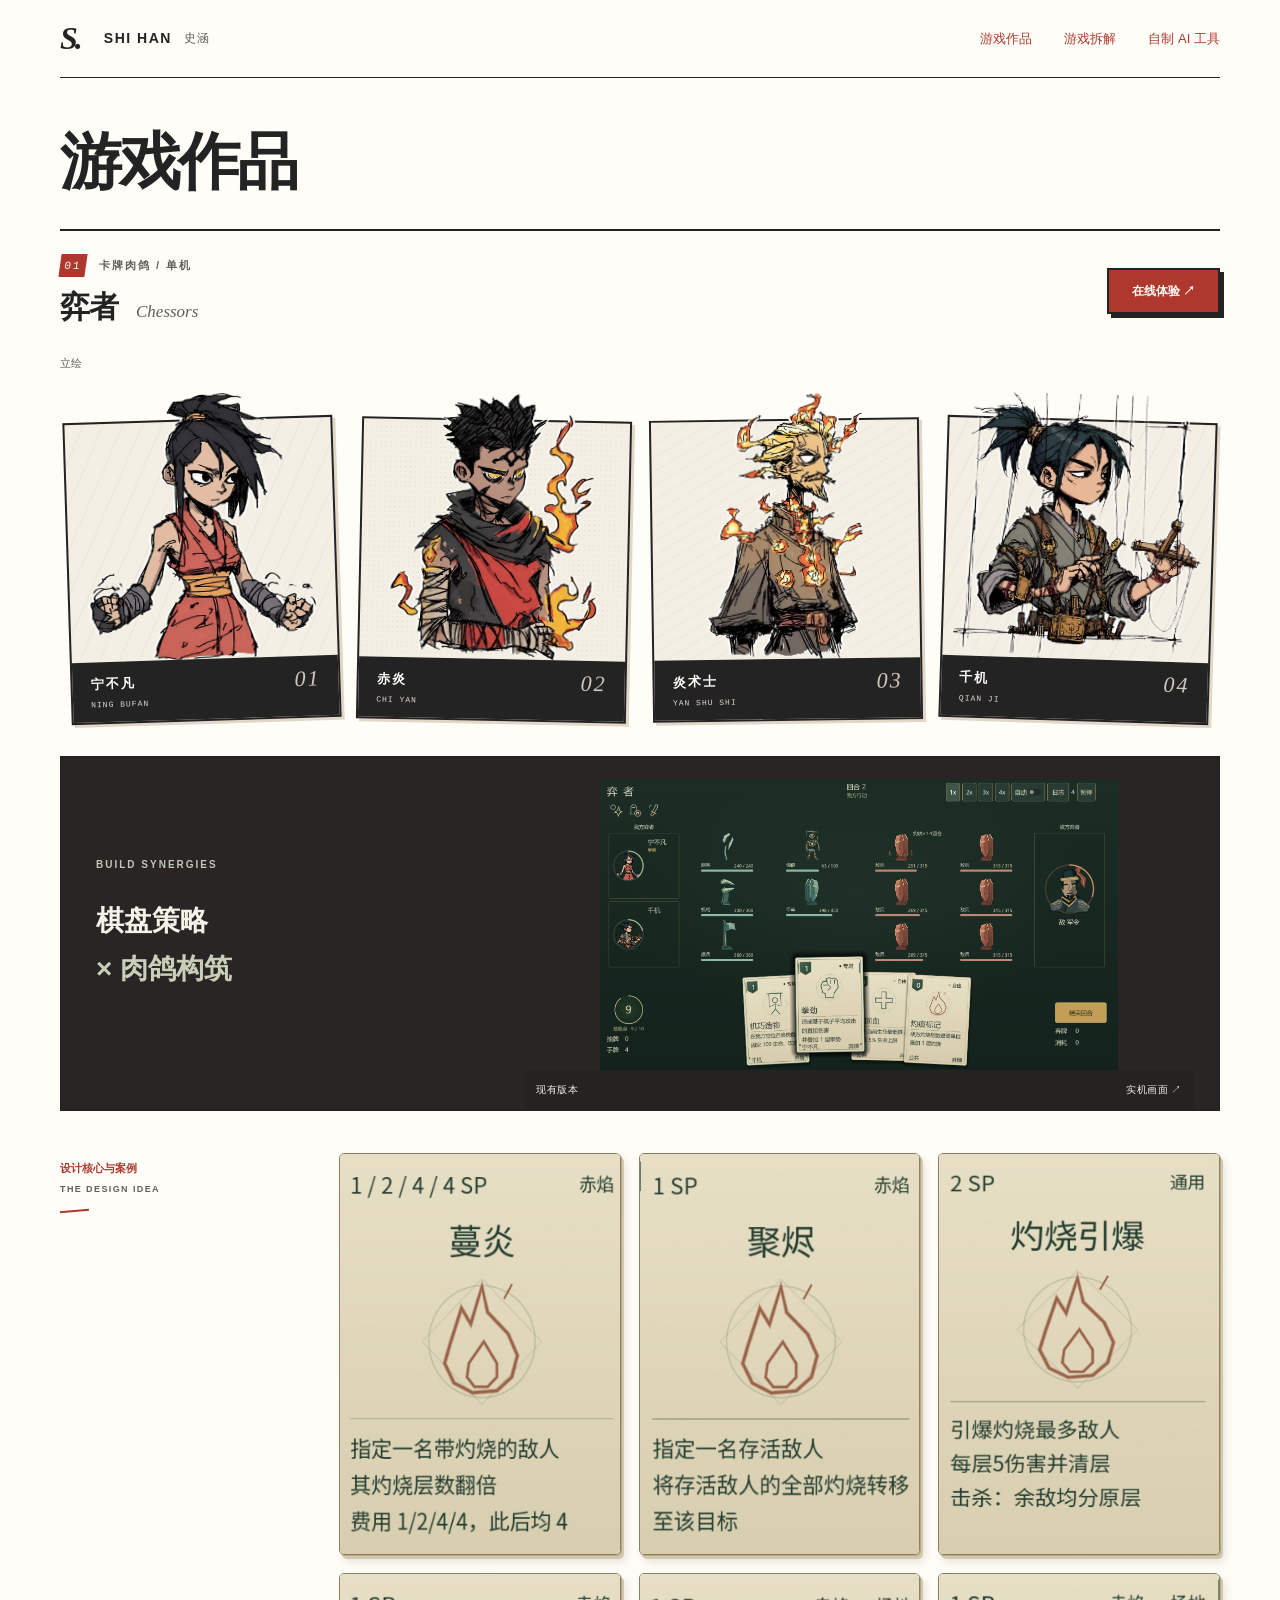
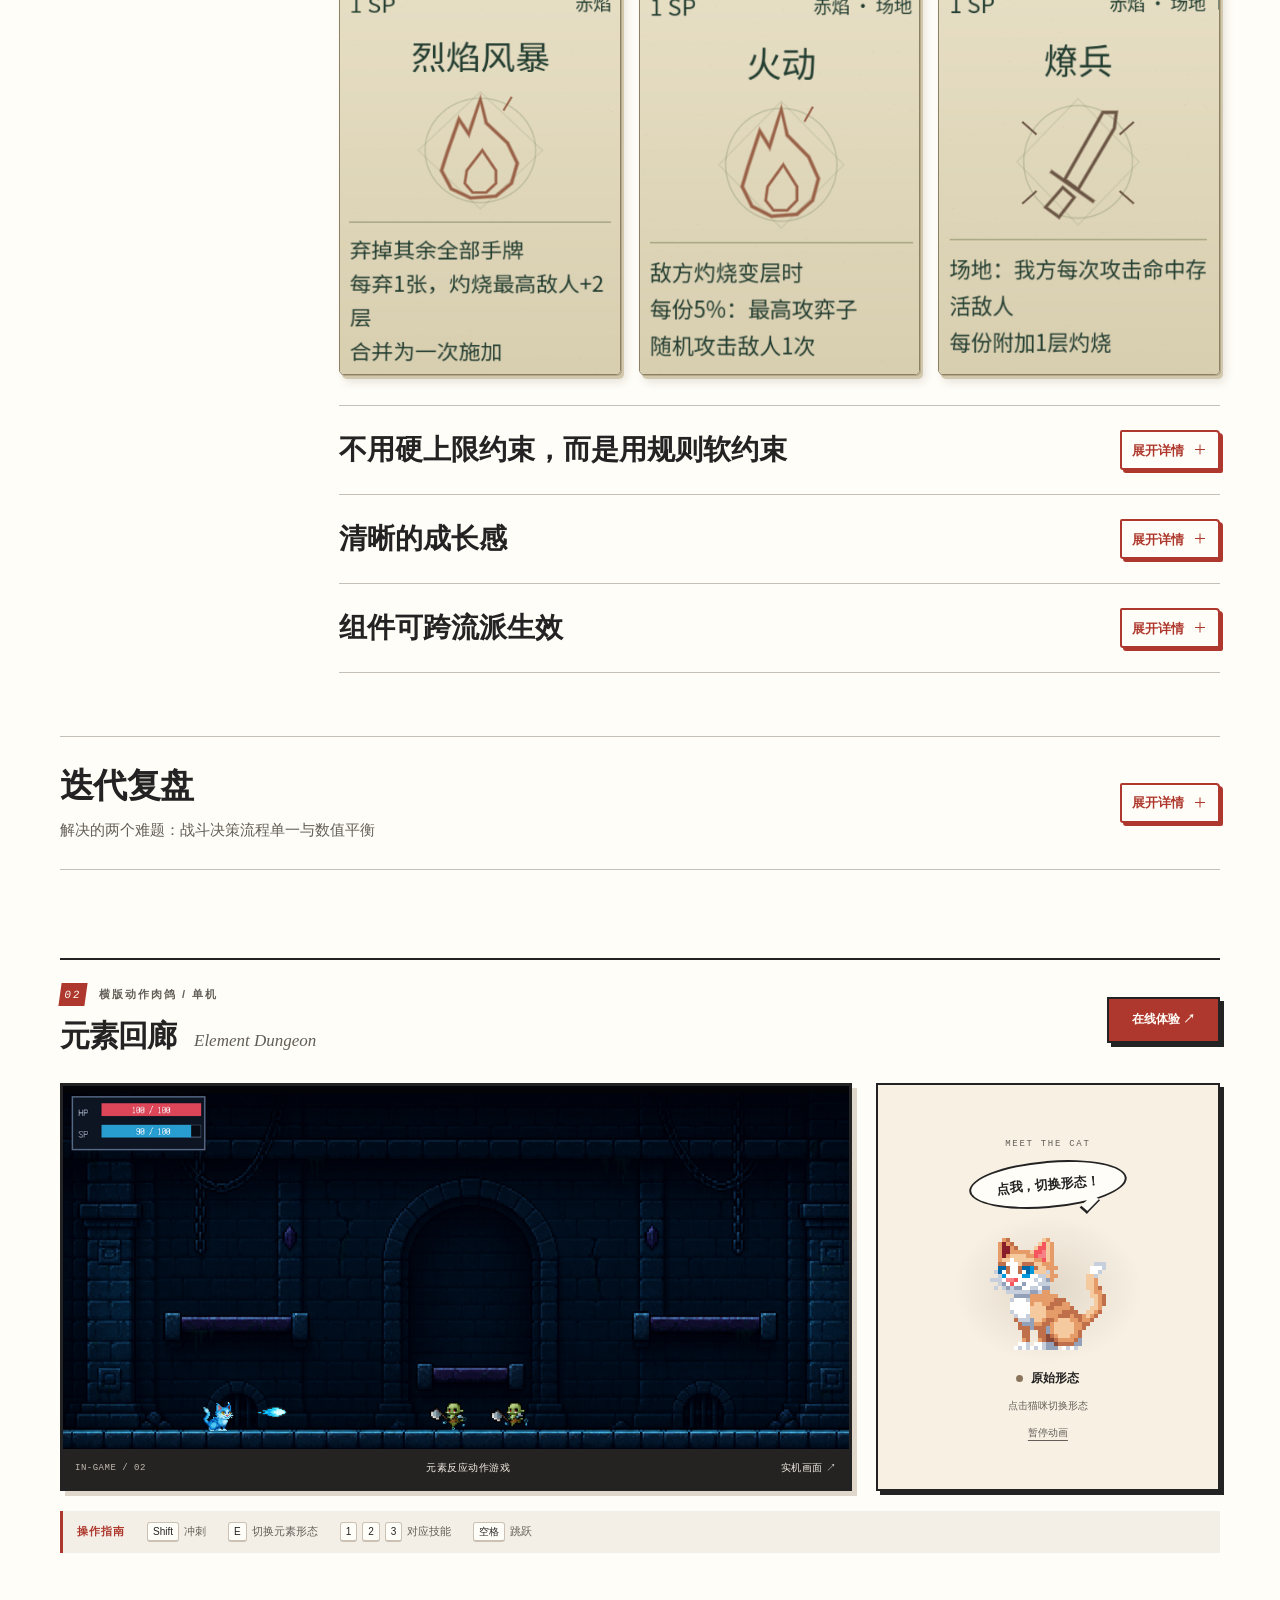
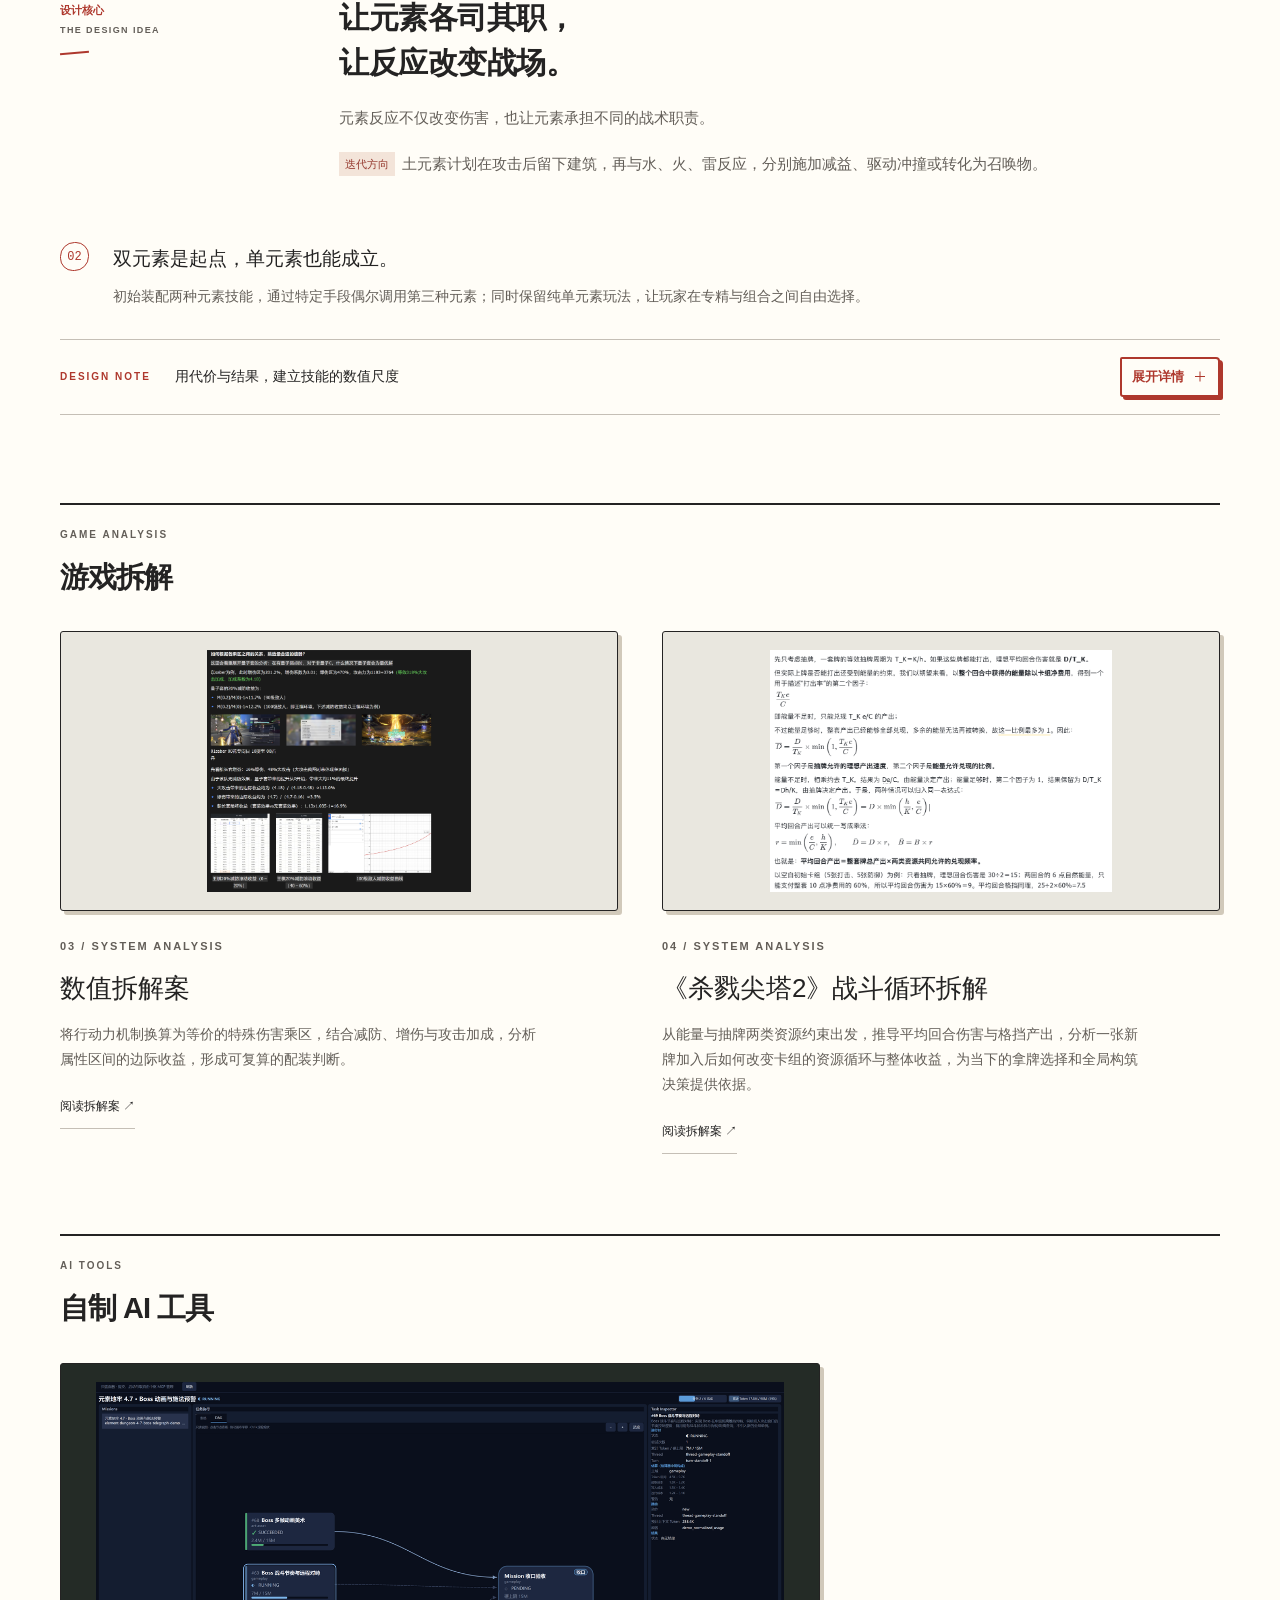
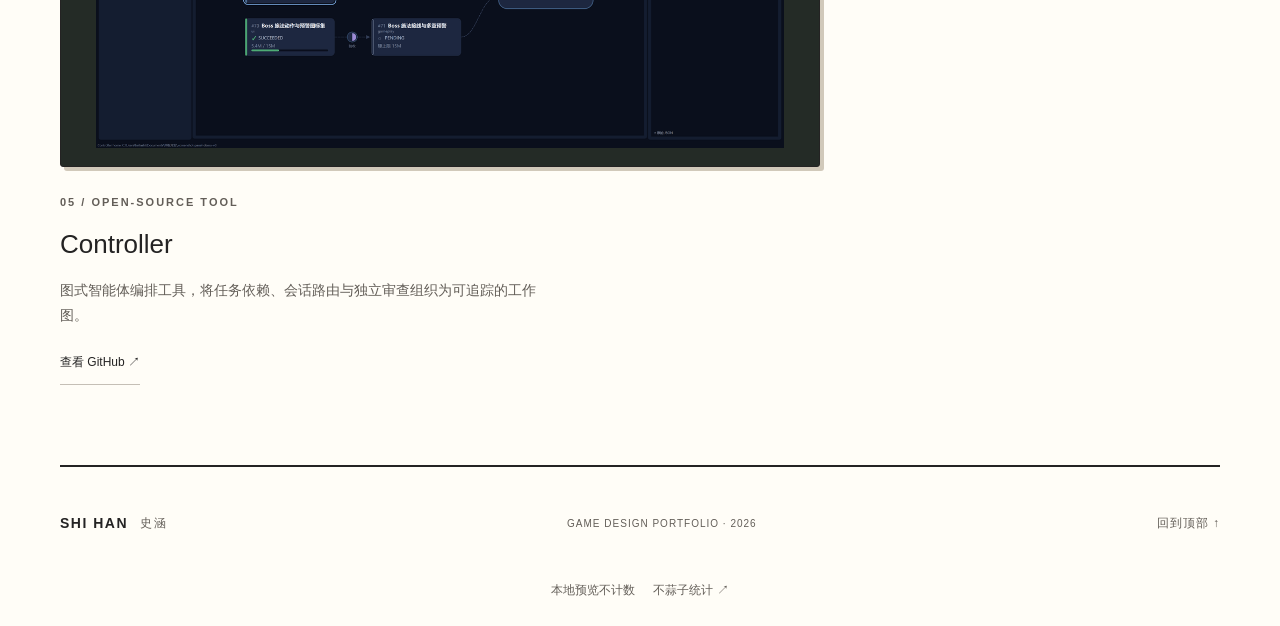
==== commit 85bcfaf3: "Update game portfolio cards and layout" ====
--- a/index.html
+++ b/index.html
@@ -10,7 +10,7 @@
   <link rel="stylesheet" href="./home.css">
   <link rel="stylesheet" href="./sketch.css">
   <link rel="stylesheet" href="./design-options/themes.css">
-  <link rel="stylesheet" href="./comic.css?v=design-principles">
+  <link rel="stylesheet" href="./comic.css?v=paper-cards">
   <script>
     const previewTheme = new URLSearchParams(location.search).get('theme');
     if (['sketch', 'atlas', 'comic'].includes(previewTheme)) document.documentElement.dataset.theme = previewTheme;
@@ -43,13 +43,21 @@
           </div>
         </div>
         <div class="chess-showcase"><div class="chess-intro"><span class="eyebrow">BUILD SYNERGIES</span><p>棋盘策略<br><span>× 肉鸽构筑</span></p></div><a class="project-image chess-image" href="https://shihan05611-cmd.github.io/yizhe-card-game/" target="_blank" rel="noopener" aria-label="在线体验弈者（新窗口）"><img src="./assets/yizhe-showcase.png" alt="弈者实机画面：宁不凡与千机通过手牌指挥棋子，进行回合制战斗" width="1901" height="1063" loading="lazy" decoding="async"><span class="image-caption">现有版本 <span>实机画面 ↗</span></span></a></div>
-        <div class="project-story design-principles"><p class="side-label">设计核心<br><span>THE DESIGN IDEA</span></p><div class="principle-list"><details class="design-note principle-note"><summary><span class="principle-title">不用硬上限约束，而是用规则软约束</span><span class="note-toggle"><span class="note-expand-label">展开详情</span><span class="note-collapse-label">收起详情</span><span class="details-icon" aria-hidden="true"></span></span></summary><div class="note-content"><p>有一张牌的效果是：给对方的灼烧层数翻倍。灼烧的效果类似杀戮尖塔的中毒（结算时造成层数对应的伤害，并减少一层），看牌面效果这是一张极其强的卡，但我用了三组可解决的约束使得这张牌不失控，但又给玩家营造可突破约束的期待感；</p><p><strong>第一个约束是能量约束</strong>，这张牌没有消耗属性理论上它可以无限用，但有一个能量递增：能量会按1、2、4、4...这样一直消耗。不过项目其实只有4点能量上限，想要放出多次，就需要获得比较强的能量手段，当然也可以硬憋；</p><p><strong>第二个约束是靠“牌位”也就是出牌机会来约束</strong>，这张牌属于越打越强所以比一般的卡牌还要依赖运转。一般来说，打完一轮卡组的牌再洗牌进入下一轮需要两个回合（且随着爬塔层数增加，所需轮次会逐渐上升）。但我的战斗设计一般在6～7个回合就可以结束，也就是一般对局可打出的次数可以计算出来；实际也使用了一套伤害建模，去衡量这张牌在资源消耗和输出强化上的关系。</p><p><strong>第三个约束是这张牌只对单体生效，对群手段不足</strong>。由于我们是一个棋盘策略，需要攻击的敌人在3~4个，所以对于杀戮尖塔来说绝对超模的一张牌，放在我们这个游戏里其实并没有太过分。前面两个约束的解决方法比较显而易见，玩家心中会有明确的期待感。第三个约束的解决手段则看起来没那么明显，需要在游戏探索的过程中去发现，因为和游戏的其他卡牌联动有关，比如有一张灼烧体系的卡牌效果是可以把灼烧进行集中转移。玩家就可以先把群体的灼烧转移到一个人身上，然后再用翻倍效果打出Combo，把大量翻倍之后的灼烧层数再去转移到其他怪物身上。</p><p><strong>宽松的说其实还有第四个约束，也就是节奏约束</strong>。可以看到，这个游戏的灼烧体系输出在短线比较差，相比一般队伍会吃更多战损，从而需要走更多治疗节点，损失一些成长机会。但这个约束也好解决就是抓一些生存卡，以及灼烧天然就适合拖战损然后多走治疗节点，因为这个体系相对来说没那么吃局外成长。</p></div></details><details class="design-note principle-note"><summary><span class="principle-title">清晰的成长感</span><span class="note-toggle"><span class="note-expand-label">展开详情</span><span class="note-collapse-label">收起详情</span><span class="details-icon" aria-hidden="true"></span></span></summary><div class="note-content"><p class="pending-copy">内容待补充。</p></div></details><details class="design-note principle-note"><summary><span class="principle-title">组件可跨流派生效</span><span class="note-toggle"><span class="note-expand-label">展开详情</span><span class="note-collapse-label">收起详情</span><span class="details-icon" aria-hidden="true"></span></span></summary><div class="note-content"><h4>角色代表流派，<br>但流派不止角色。</h4><p>同一种状态可被不同技能利用，组件也能跨流派发挥作用。例如，反击遗物既能强化反击体系，也能为灼烧体系增加命中次数，帮助叠加灼烧。</p></div></details></div></div>
+        <div class="project-story design-principles"><p class="side-label">设计核心与案例<br><span>THE DESIGN IDEA</span></p><div class="principle-list"><div class="design-card-grid" aria-label="灼烧体系卡牌案例"><figure><img src="./assets/cards/manyan.png" alt="蔓炎卡面" width="335" height="454" loading="lazy" decoding="async"></figure><figure><img src="./assets/cards/jujin.png" alt="聚烬卡面" width="342" height="477" loading="lazy" decoding="async"></figure><figure><img src="./assets/cards/yinbao.png" alt="灼烧引爆卡面" width="346" height="509" loading="lazy" decoding="async"></figure><figure><img src="./assets/cards/lieyan.png" alt="烈焰风暴卡面" width="337" height="511" loading="lazy" decoding="async"></figure><figure><img src="./assets/cards/huodong.png" alt="火动卡面" width="334" height="472" loading="lazy" decoding="async"></figure><figure><img src="./assets/cards/lianbing.png" alt="燎兵卡面" width="343" height="473" loading="lazy" decoding="async"></figure></div><details class="design-note principle-note"><summary><span class="principle-title">不用硬上限约束，而是用规则软约束</span><span class="note-toggle"><span class="note-expand-label">展开详情</span><span class="note-collapse-label">收起详情</span><span class="details-icon" aria-hidden="true"></span></span></summary><div class="note-content"><p>有一张牌的效果是：给对方的灼烧层数翻倍。灼烧的效果类似杀戮尖塔的中毒（结算时造成层数对应的伤害，并减少一层），看牌面效果这是一张极其强的卡，但我用了三组可解决的约束使得这张牌不失控，但又给玩家营造可突破约束的期待感；</p><p><strong>第一个约束是能量约束</strong>，这张牌没有消耗属性理论上它可以无限用，但有一个能量递增：能量会按1、2、4、4...这样一直消耗。不过项目其实只有4点能量上限，想要放出多次，就需要获得比较强的能量手段，当然也可以硬憋；</p><p><strong>第二个约束是靠“牌位”也就是出牌机会来约束</strong>，这张牌属于越打越强所以比一般的卡牌还要依赖运转。一般来说，打完一轮卡组的牌再洗牌进入下一轮需要两个回合（且随着爬塔层数增加，所需轮次会逐渐上升）。但我的战斗设计一般在6～7个回合就可以结束，也就是一般对局可打出的次数可以计算出来；实际也使用了一套伤害建模，去衡量这张牌在资源消耗和输出强化上的关系。</p><p><strong>第三个约束是这张牌只对单体生效，对群手段不足</strong>。由于我们是一个棋盘策略，需要攻击的敌人在3~4个，所以对于杀戮尖塔来说绝对超模的一张牌，放在我们这个游戏里其实并没有太过分。前面两个约束的解决方法比较显而易见，玩家心中会有明确的期待感。第三个约束的解决手段则看起来没那么明显，需要在游戏探索的过程中去发现，因为和游戏的其他卡牌联动有关，比如有一张灼烧体系的卡牌效果是可以把灼烧进行集中转移。玩家就可以先把群体的灼烧转移到一个人身上，然后再用翻倍效果打出Combo，把大量翻倍之后的灼烧层数再去转移到其他怪物身上。</p><p><strong>宽松的说其实还有第四个约束，也就是节奏约束</strong>。可以看到，这个游戏的灼烧体系输出在短线比较差，相比一般队伍会吃更多战损，从而需要走更多治疗节点，损失一些成长机会。但这个约束也好解决就是抓一些生存卡，以及灼烧天然就适合拖战损然后多走治疗节点，因为这个体系相对来说没那么吃局外成长。</p></div></details><details class="design-note principle-note"><summary><span class="principle-title">清晰的成长感</span><span class="note-toggle"><span class="note-expand-label">展开详情</span><span class="note-collapse-label">收起详情</span><span class="details-icon" aria-hidden="true"></span></span></summary><div class="note-content"><p>以上一个案例中的灼烧体系为例，我们可以看到局内和局外的都有清晰而明确的成长感。</p>
+<p>对于局内的输出成长，令 <var>K</var><sub>i</sub> 为第 <var>i</var> 次循环后敌方身上的灼烧层数，<var>T</var> 为一轮循环所需要的回合数，<var>N</var> 是一轮循环中所有手段能够给予的灼烧层数；所以：</p>
+<div class="growth-formula" role="math" aria-label="K 下标 i 等于 2 乘以括号 K 下标 i 减 1 加 N 减 T"><var>K</var><sub>i</sub> = 2(<var>K</var><sub>i−1</sub> + <var>N</var> − <var>T</var>)</div>
+<p>从 <var>K</var><sub>0</sub> = 0 开始可以算得：</p>
+<div class="growth-formula" role="math" aria-label="K 下标 i 等于 2 乘以括号 N 减 T 乘以括号 2 的 i 次方减 1"><var>K</var><sub>i</sub> = 2(<var>N</var> − <var>T</var>)(2<sup>i</sup> − 1)</div>
+<p>也就是局内随轮次的输出能力增长可以量化。</p>
+
+<p>对于局外成长，在玩家视角里虽然不会呈现出伤害公式，但也很明确能感受到想要提升输出能力需要改善的参数，比如让卡组中提供灼烧的手段增加，让一轮循环所需的回合数更少，以及增加能量获取手段以减少“卡手”保住稳定性。（具体的循环成长模型参考下方杀戮尖塔拆解）</p>
+<p>当然清晰的成长感来源于明确的构筑核心，也就是这张使得灼烧翻倍的卡牌，不过有些看法是这会降低构筑深度；我认为围绕着一个明确的核心去构筑并没有太多地削减组合的多样性与可能性，因为这个成长核心其实非常包容，有一些hit转灼烧的卡牌，它能让提供高频攻击手段的卡牌仍然与灼烧的成长核心息息相关。</p></div></details><details class="design-note principle-note"><summary><span class="principle-title">组件可跨流派生效</span><span class="note-toggle"><span class="note-expand-label">展开详情</span><span class="note-collapse-label">收起详情</span><span class="details-icon" aria-hidden="true"></span></span></summary><div class="note-content"><h4>角色代表流派，<br>但流派不止角色。</h4><p>同一种状态可被不同技能利用，组件也能跨流派发挥作用。例如，反击遗物既能强化反击体系，也能为灼烧体系增加命中次数，帮助叠加灼烧。</p></div></details></div></div>
 
         <details class="design-note iteration-review">
           <summary><span><span class="review-title">迭代复盘</span><span class="review-subtitle">解决的两个难题：战斗决策流程单一与数值平衡</span></span><span class="note-toggle"><span class="note-expand-label">展开详情</span><span class="note-collapse-label">收起详情</span><span class="details-icon"></span></span></summary>
           <div class="note-content">
-<section class="review-section" aria-labelledby="review-decisions"><h3 id="review-decisions">第一个难题是，原来的战斗流程比较容易形成固定套路，决策的多元性少了一层。</h3><p>这个项目最初并不是卡牌机制，而是比较传统的回合制里双方轮流放技能的战斗流程。我自己体验下来觉得，当玩家熟悉了技能之后，就比较容易反复使用同一套释放顺序，玩久了可能会觉得重复。以及对于回合制肉鸽来说技能是个很核心的机制，但固定了技能槽位后，“技能”终究面临取舍，肉鸽感相对偏弱。所以我当时考虑的是，怎么在保留原本战斗体验的基础上，再增加一层技能释放相关的决策。</p><p>后来我认识到，卡牌化其实非常适合这个回合制肉鸽。</p><p>首先，它可以保住最基本的原定体验。我把原来的技能转化成卡牌，每回合按规则抽牌，再用行动资源限制出牌。原本技能的作用、角色的特色，以及通过技能影响弈子战斗的流程，都可以延续下来。</p><p>但更进一步，卡牌化之后，在技能抓取思路上不再只是“哪个技能最强”，而是“哪个技能对当下的卡组综合提升最高”，增加了局外的决策空间。而对于局内，也多了释放时机和通过运转可以让回合多次打出技能，增加了局内的操作上限。</p><p>也就是说，战斗内的出牌和资源分配，会跟战斗外的抓牌构筑联系起来。通过这一层，把资源循环的决策做得更深入，让玩家根据当前手牌和已有构筑调整打法。</p></section>
-<section class="review-section" aria-labelledby="review-balance"><h3 id="review-balance">第二个难题是，回合制的肉鸽游戏，到底怎么样去把数据平衡给做好？</h3><p>我的解决思路是分两步。</p><p>第一步，先建立起卡牌和遗物的强度预算，让每一张技能牌在牌面上达成平衡，以估计出玩家在每个阶段的成长速度。再根据玩家的预期成长速度，反推敌方的成长曲线。假设玩家每经过一个成长节点，预期强度提升20%，那我可能让敌人早期的成长速度在15%左右，后期再提高到25%左右。这些数字只是用来说明思路：前期先给玩家建立构筑、感受成长的空间，后期再提高压力，考验玩家能不能通过抓牌和组合，让实际收益超过单张卡牌的基础提升。</p><p>第二步，是用无头模拟程序做批量战斗验证。</p><p>因为前面的成长曲线模型本质还是一个预估，卡牌之间的配合、抽牌顺序和实际出牌策略，都可能让结果偏离模型。所以我会把不同角色、构筑和阶段的表现作为验证方向，观察胜率、失败节点和战斗回合数，看看实际结果是不是符合第一步的预期，再去调整卡牌、遗物或者敌方曲线。</p></section>
+<section class="review-section" aria-labelledby="review-decisions"><h3 id="review-decisions">第一个难题是，原来的战斗流程比较容易形成固定套路，决策的多元性少了一层。</h3><p>这个项目最初是比较传统的回合制里双方轮流放技能的战斗流程，角色拥有一个特色技能和两个自由技能槽用于构筑。虽然设计了很多角色和技能，但问题是一旦熟悉技能机制了解最优解之后，构筑和操作都变得很固定。以及对于回合制肉鸽来说技能是个很核心的机制，但固定了技能槽位后，“技能”终究面临取舍，以及技能的“单位粒度”太粗，对于肉鸽来说构筑丰富度有一定欠缺，肉鸽感相对偏弱。</p><p>后来发现卡牌化其实非常适合这个回合制肉鸽。</p><p>首先，它可以保住最基本的原定体验。我把原来的技能转化成卡牌，每回合按规则抽牌，再用行动资源限制出牌。原本技能的作用、角色的特色，以及通过技能影响弈子战斗的流程，都可以延续下来。</p><p>但更进一步，卡牌化之后在抓取思路上不再只是“哪个技能最强”，而是“哪个卡牌对当下的卡组综合提升最高”，增加了额外的决策空间。而对于局内，也多了释放时机和通过运转可以让回合多次打出技能，增加了局内的操作上限。以及卡牌的单位粒度更小，相比技能也有更丰富的组合空间。</p><p>总之卡牌化之后，战斗内的出牌和资源分配，会跟战斗外的抓牌构筑联系起来。通过这一层，把资源循环的决策做得更深入，让玩家根据当前手牌和已有构筑调整打法，从静态最优解变为动态规划最佳构筑。</p></section>
+<section class="review-section" aria-labelledby="review-balance"><h3 id="review-balance">第二个难题是，回合制的肉鸽游戏，到底怎么样去把数据平衡给做好？</h3><p>我的解决思路是分两步。</p><p>第一步，先建立起卡牌和遗物的强度预算模型，让每一张卡牌的强度可在战斗循环中量化，以估计出玩家在每个阶段的成长速度。再根据玩家的预期成长速度，反推敌方的成长曲线。（核心模型思路类似杀戮尖塔拆解出的战力模型，可在网页下方的拆解查看）</p><p>第二步，是用无头模拟程序做批量战斗验证。因为前面的成长曲线模型本质还是一个预估，卡牌之间的配合、抽牌顺序和实际出牌策略，都可能让结果偏离模型。所以我会通过模拟程序，把不同角色、构筑在不同阶段的表现作为验证方向，观察胜率、失败节点和战斗回合数，看看实际结果是不是符合第一步的预期，再去调整卡牌、遗物或者敌方曲线。</p></section>
 </div>
         </details>
       </article>
--- a/comic.css
+++ b/comic.css
@@ -326,3 +326,14 @@
 [data-theme="comic"] .principle-note summary { padding: 23px 0; }
 [data-theme="comic"] .principle-note summary > .principle-title { font-size: clamp(20px, 2.2vw, 28px); font-weight: 700; line-height: 1.5; }
 .design-principles .pending-copy { color: var(--muted); }
+
+/* Readable native formula typography, without a third-party renderer. */
+.growth-formula { margin: 20px 0; padding: 0; background: transparent; color: var(--ink); font-family: Georgia, "Times New Roman", serif; font-size: clamp(19px, 2.2vw, 26px); line-height: 1.8; }
+.growth-formula sub, .growth-formula sup { font-size: .65em; }
+
+
+/* Uniform full-bleed card faces with a restrained paper edge and shadow. */
+.design-card-grid { display: grid; grid-template-columns: repeat(3, minmax(0, 1fr)); gap: 18px; margin: 0 0 30px; }
+.design-card-grid figure { margin: 0; aspect-ratio: 7 / 10; overflow: hidden; border: 1px solid #8b8063; border-radius: 5px; box-shadow: 1px 1px 0 #b5a887, 3px 4px 0 #d2c8ae, 5px 7px 10px rgba(48, 40, 24, .13); }
+.design-card-grid img { display: block; width: 100%; height: 100%; object-fit: fill; }
+@media (max-width: 700px) { .design-card-grid { gap: 8px; margin-bottom: 24px; } }
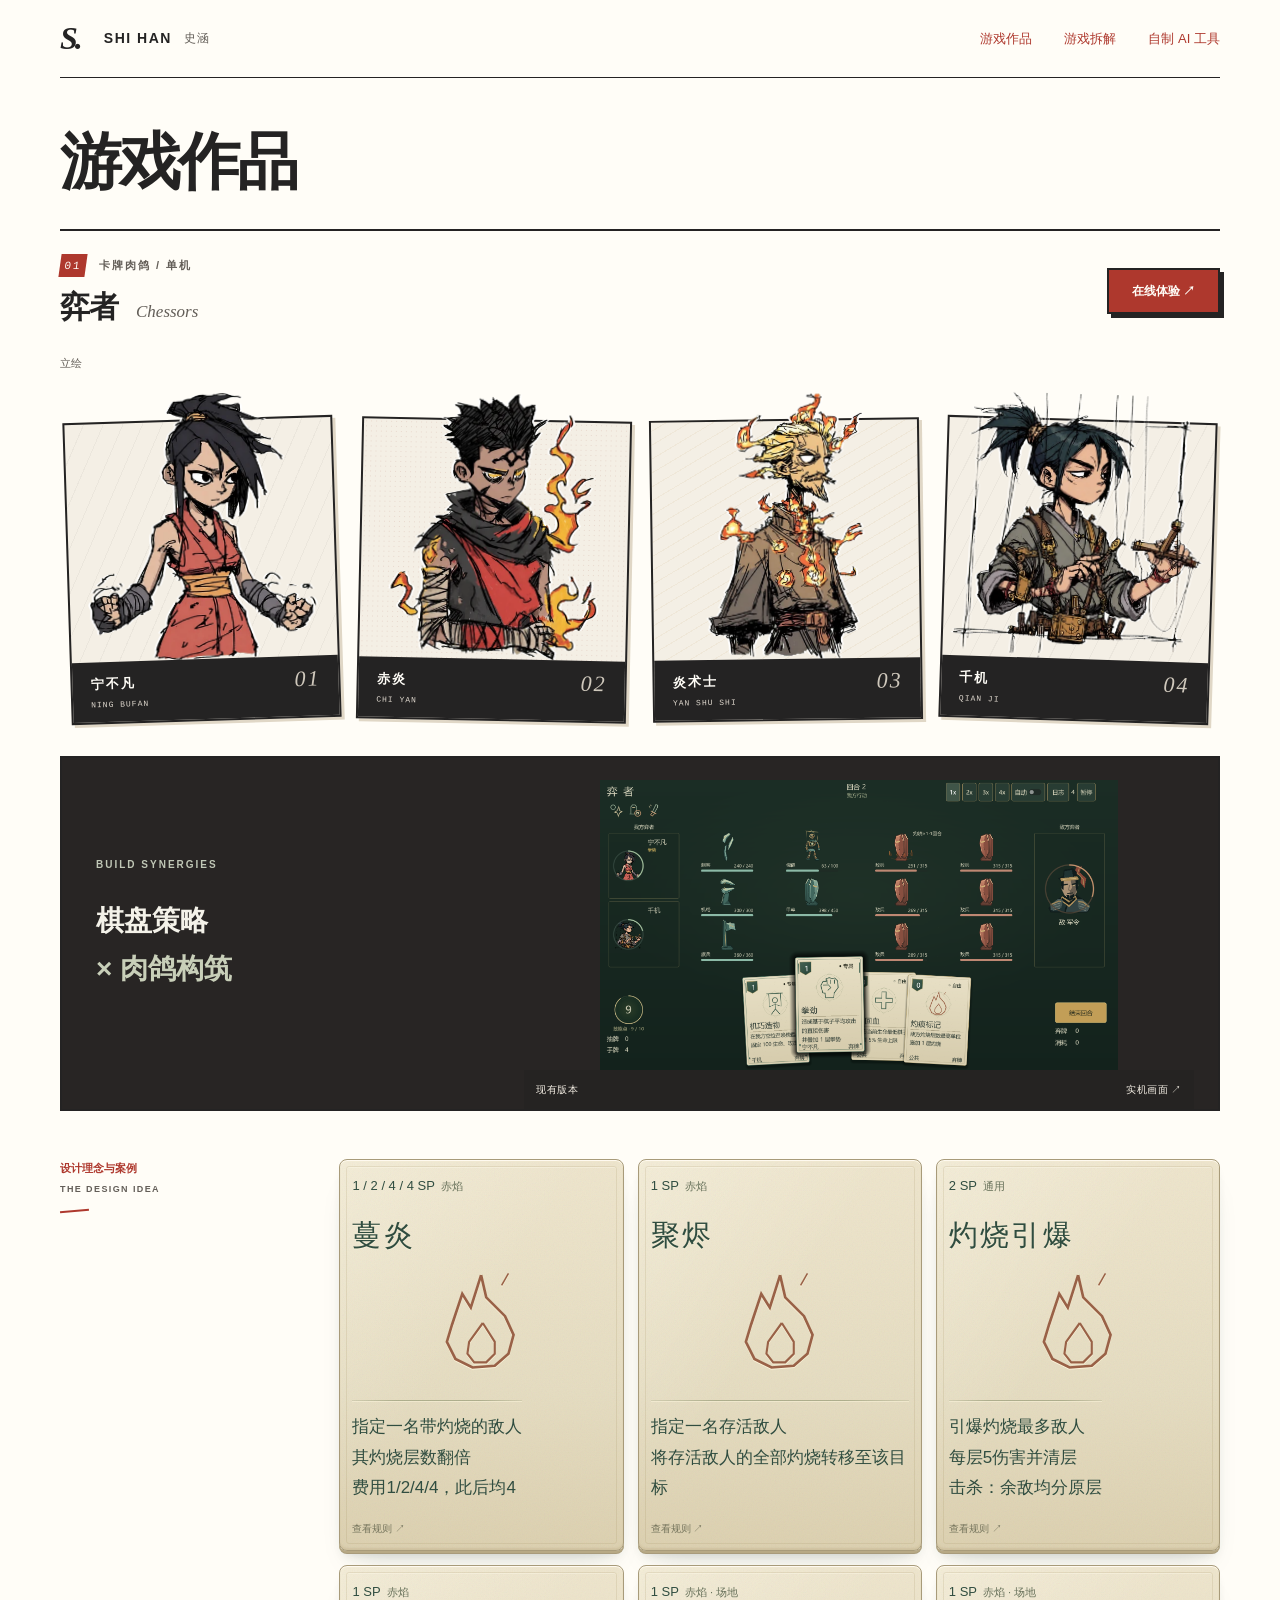
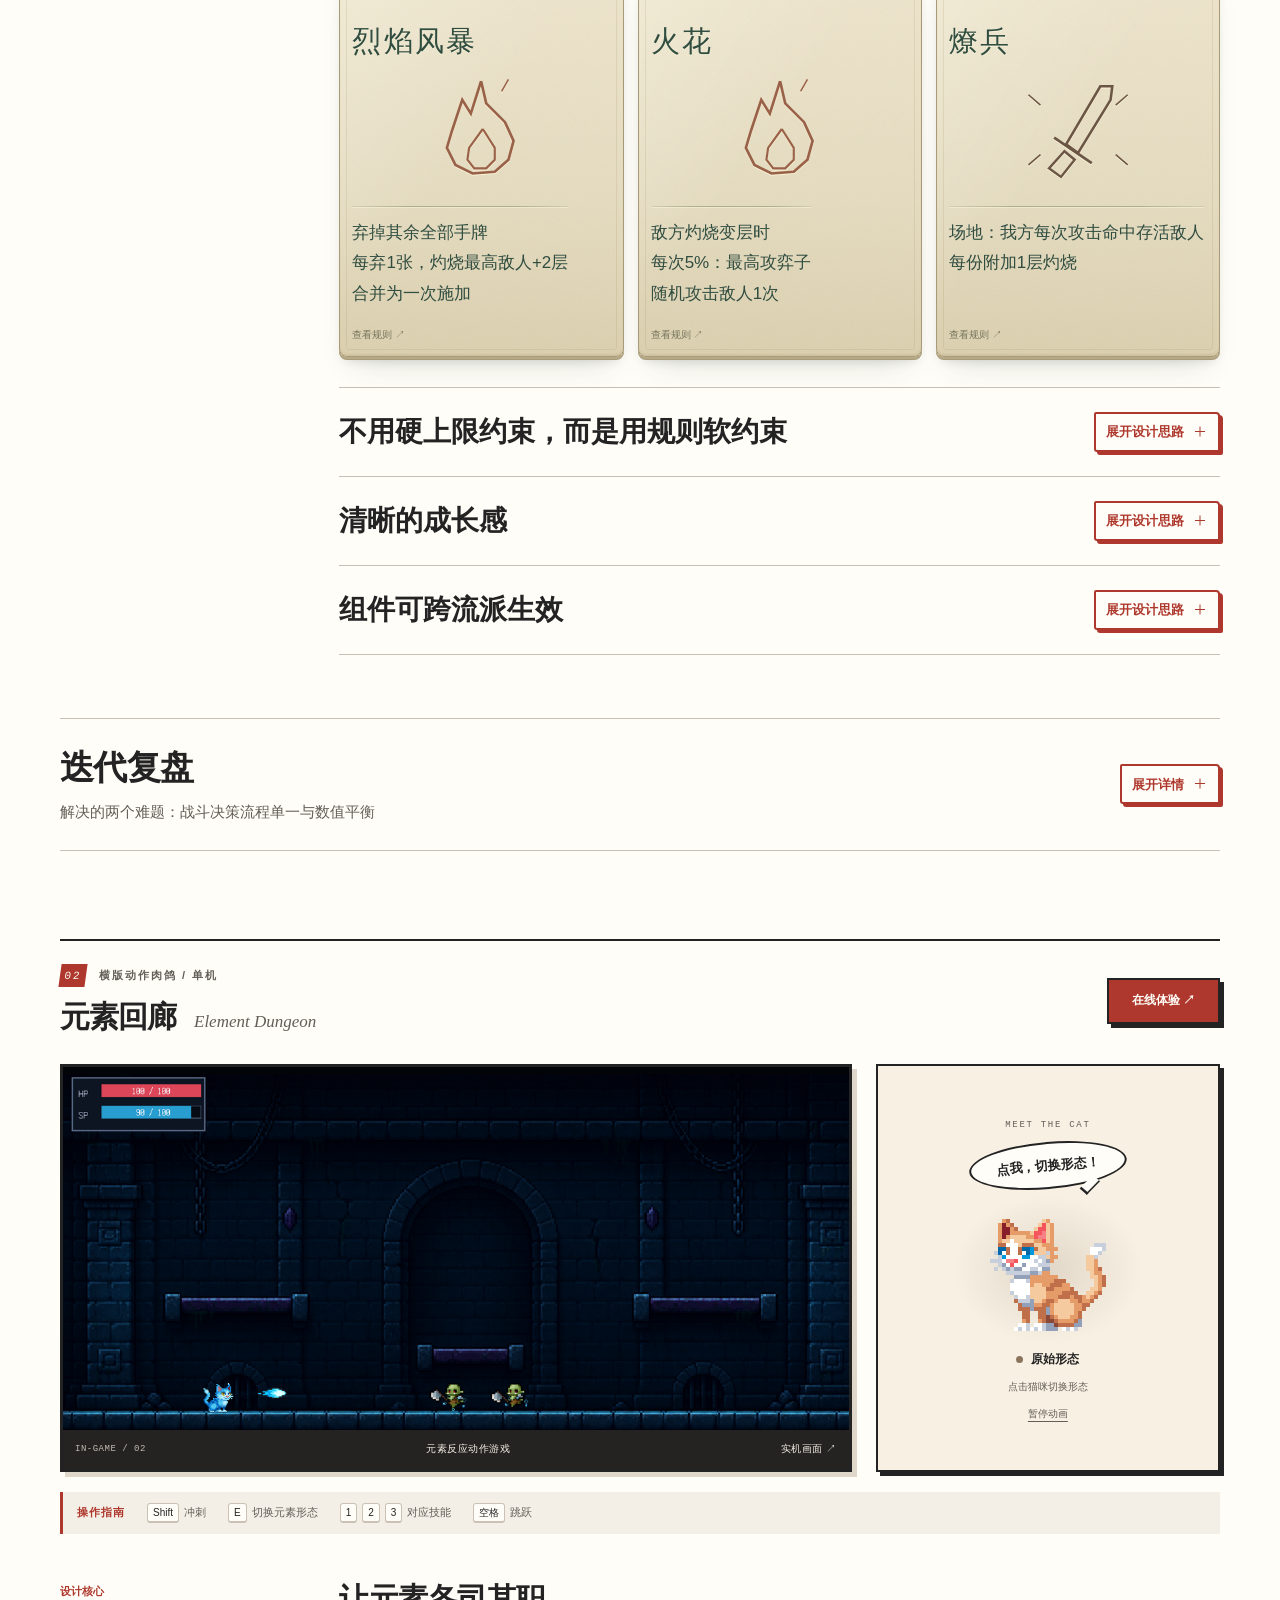
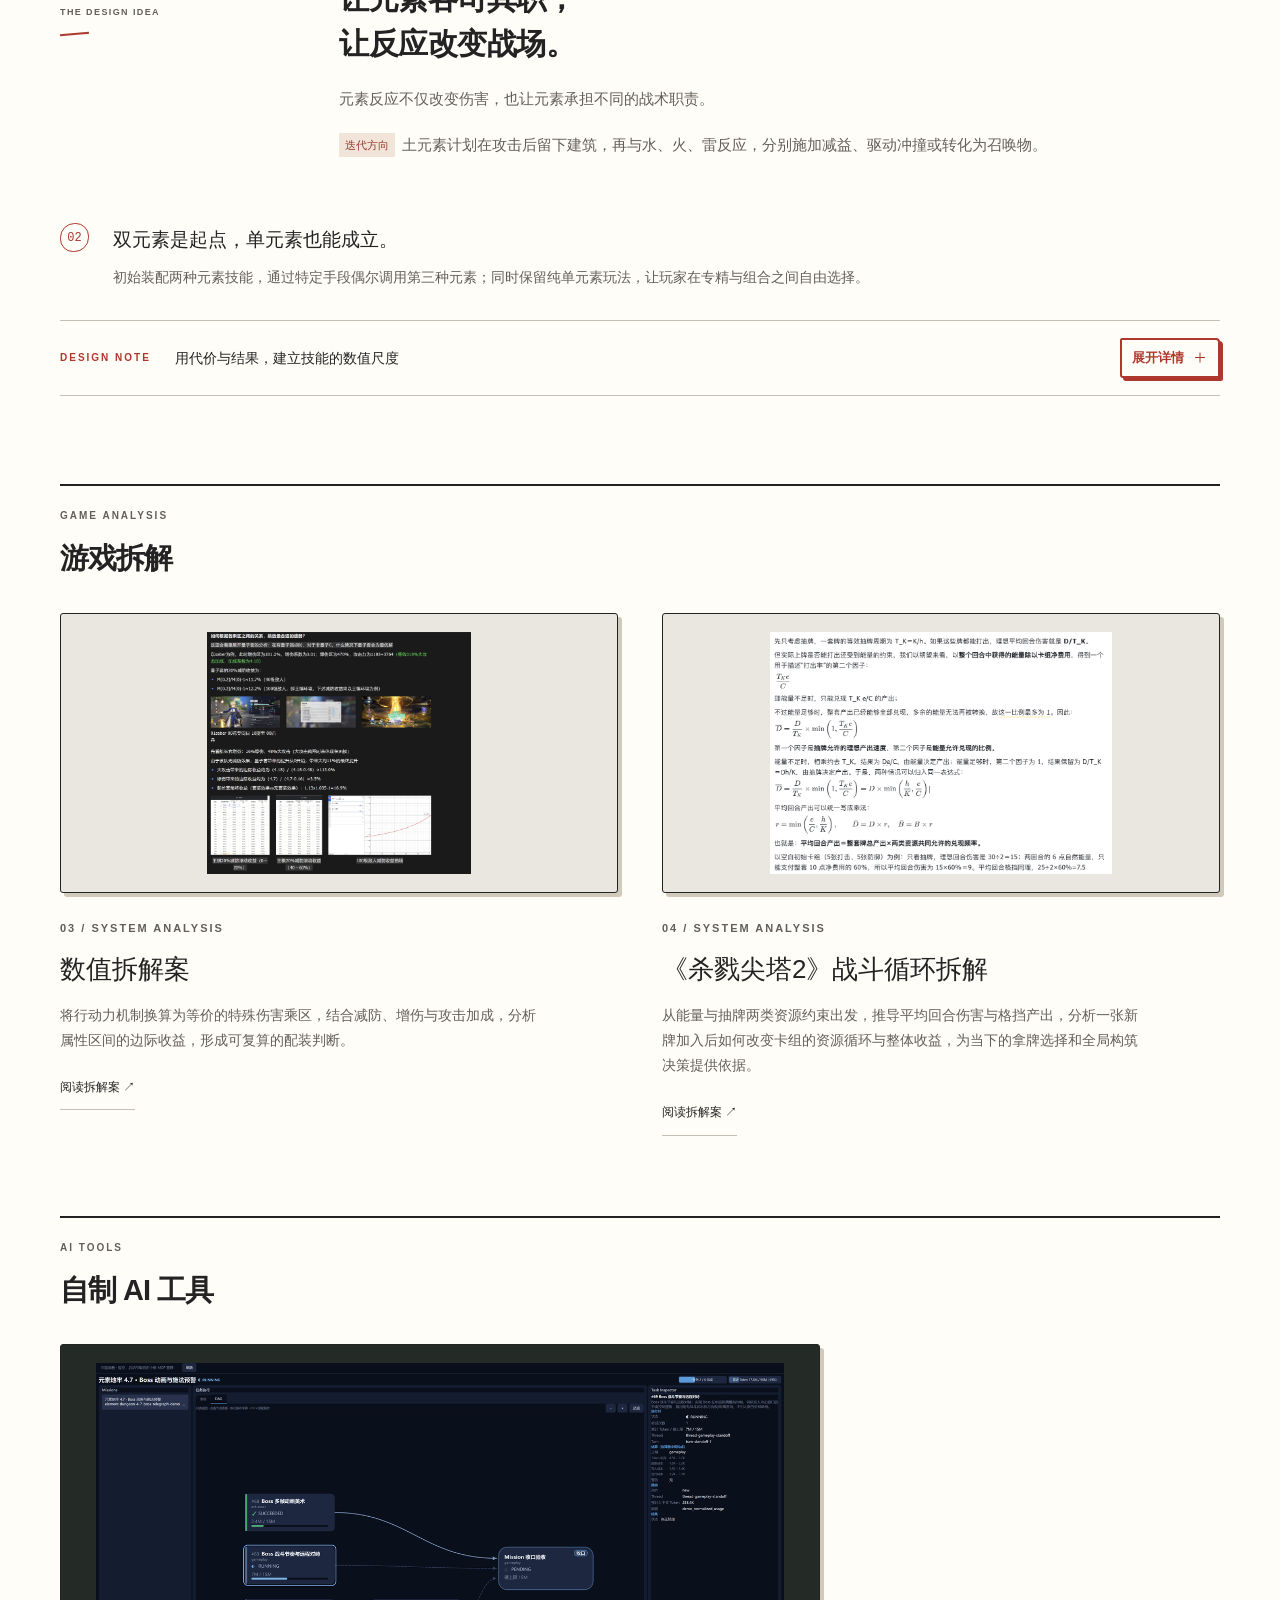
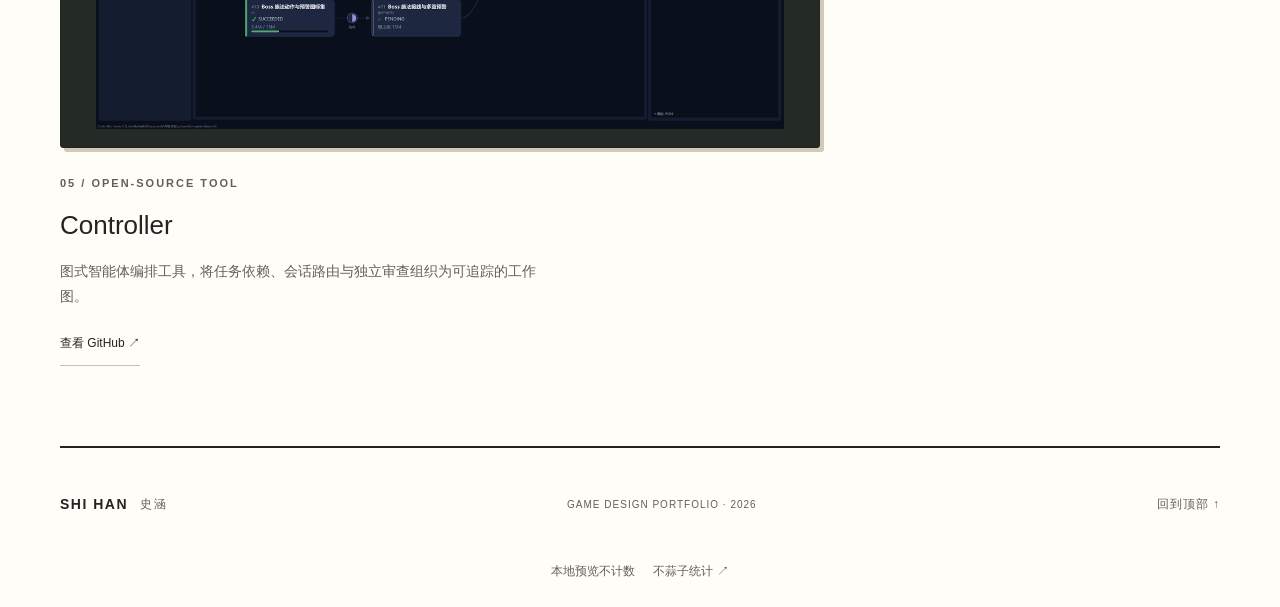
==== commit 86556d8b: "Update Yizhe card presentation and interactions" ====
--- a/index.html
+++ b/index.html
@@ -10,12 +10,14 @@
   <link rel="stylesheet" href="./home.css">
   <link rel="stylesheet" href="./sketch.css">
   <link rel="stylesheet" href="./design-options/themes.css">
-  <link rel="stylesheet" href="./comic.css?v=paper-cards">
+  <link rel="stylesheet" href="./comic.css?v=source-cards">
   <script>
     const previewTheme = new URLSearchParams(location.search).get('theme');
     if (['sketch', 'atlas', 'comic'].includes(previewTheme)) document.documentElement.dataset.theme = previewTheme;
   </script>
   <script src="./home.js" defer></script>
+  <link rel="stylesheet" href="./yizhe-cards.css?v=source-cards">
+  <script src="./yizhe-cards.js?v=spark-per-trigger" defer></script>
   <script src="./visit-stats.js" defer></script>
   <link rel="preload" as="image" href="./assets/characters/cat/cat_idle-cropped.png">
   <link rel="preload" as="image" href="./assets/characters/cat/cat_fire_idle-cropped.png">
@@ -43,7 +45,7 @@
           </div>
         </div>
         <div class="chess-showcase"><div class="chess-intro"><span class="eyebrow">BUILD SYNERGIES</span><p>棋盘策略<br><span>× 肉鸽构筑</span></p></div><a class="project-image chess-image" href="https://shihan05611-cmd.github.io/yizhe-card-game/" target="_blank" rel="noopener" aria-label="在线体验弈者（新窗口）"><img src="./assets/yizhe-showcase.png" alt="弈者实机画面：宁不凡与千机通过手牌指挥棋子，进行回合制战斗" width="1901" height="1063" loading="lazy" decoding="async"><span class="image-caption">现有版本 <span>实机画面 ↗</span></span></a></div>
-        <div class="project-story design-principles"><p class="side-label">设计核心与案例<br><span>THE DESIGN IDEA</span></p><div class="principle-list"><div class="design-card-grid" aria-label="灼烧体系卡牌案例"><figure><img src="./assets/cards/manyan.png" alt="蔓炎卡面" width="335" height="454" loading="lazy" decoding="async"></figure><figure><img src="./assets/cards/jujin.png" alt="聚烬卡面" width="342" height="477" loading="lazy" decoding="async"></figure><figure><img src="./assets/cards/yinbao.png" alt="灼烧引爆卡面" width="346" height="509" loading="lazy" decoding="async"></figure><figure><img src="./assets/cards/lieyan.png" alt="烈焰风暴卡面" width="337" height="511" loading="lazy" decoding="async"></figure><figure><img src="./assets/cards/huodong.png" alt="火动卡面" width="334" height="472" loading="lazy" decoding="async"></figure><figure><img src="./assets/cards/lianbing.png" alt="燎兵卡面" width="343" height="473" loading="lazy" decoding="async"></figure></div><details class="design-note principle-note"><summary><span class="principle-title">不用硬上限约束，而是用规则软约束</span><span class="note-toggle"><span class="note-expand-label">展开详情</span><span class="note-collapse-label">收起详情</span><span class="details-icon" aria-hidden="true"></span></span></summary><div class="note-content"><p>有一张牌的效果是：给对方的灼烧层数翻倍。灼烧的效果类似杀戮尖塔的中毒（结算时造成层数对应的伤害，并减少一层），看牌面效果这是一张极其强的卡，但我用了三组可解决的约束使得这张牌不失控，但又给玩家营造可突破约束的期待感；</p><p><strong>第一个约束是能量约束</strong>，这张牌没有消耗属性理论上它可以无限用，但有一个能量递增：能量会按1、2、4、4...这样一直消耗。不过项目其实只有4点能量上限，想要放出多次，就需要获得比较强的能量手段，当然也可以硬憋；</p><p><strong>第二个约束是靠“牌位”也就是出牌机会来约束</strong>，这张牌属于越打越强所以比一般的卡牌还要依赖运转。一般来说，打完一轮卡组的牌再洗牌进入下一轮需要两个回合（且随着爬塔层数增加，所需轮次会逐渐上升）。但我的战斗设计一般在6～7个回合就可以结束，也就是一般对局可打出的次数可以计算出来；实际也使用了一套伤害建模，去衡量这张牌在资源消耗和输出强化上的关系。</p><p><strong>第三个约束是这张牌只对单体生效，对群手段不足</strong>。由于我们是一个棋盘策略，需要攻击的敌人在3~4个，所以对于杀戮尖塔来说绝对超模的一张牌，放在我们这个游戏里其实并没有太过分。前面两个约束的解决方法比较显而易见，玩家心中会有明确的期待感。第三个约束的解决手段则看起来没那么明显，需要在游戏探索的过程中去发现，因为和游戏的其他卡牌联动有关，比如有一张灼烧体系的卡牌效果是可以把灼烧进行集中转移。玩家就可以先把群体的灼烧转移到一个人身上，然后再用翻倍效果打出Combo，把大量翻倍之后的灼烧层数再去转移到其他怪物身上。</p><p><strong>宽松的说其实还有第四个约束，也就是节奏约束</strong>。可以看到，这个游戏的灼烧体系输出在短线比较差，相比一般队伍会吃更多战损，从而需要走更多治疗节点，损失一些成长机会。但这个约束也好解决就是抓一些生存卡，以及灼烧天然就适合拖战损然后多走治疗节点，因为这个体系相对来说没那么吃局外成长。</p></div></details><details class="design-note principle-note"><summary><span class="principle-title">清晰的成长感</span><span class="note-toggle"><span class="note-expand-label">展开详情</span><span class="note-collapse-label">收起详情</span><span class="details-icon" aria-hidden="true"></span></span></summary><div class="note-content"><p>以上一个案例中的灼烧体系为例，我们可以看到局内和局外的都有清晰而明确的成长感。</p>
+        <div class="project-story design-principles"><p class="side-label">设计理念与案例<br><span>THE DESIGN IDEA</span></p><div class="principle-list"><div class="yizhe-cards" aria-label="灼烧体系卡牌案例"></div><noscript><p>启用 JavaScript 后可查看卡面与规则详情。</p></noscript><details class="design-note principle-note"><summary><span class="principle-title">不用硬上限约束，而是用规则软约束</span><span class="note-toggle"><span class="note-expand-label">展开设计思路</span><span class="note-collapse-label">收起详情</span><span class="details-icon" aria-hidden="true"></span></span></summary><div class="note-content"><p>有一张牌的效果是：给对方的灼烧层数翻倍。灼烧的效果类似杀戮尖塔的中毒（结算时造成层数对应的伤害，并减少一层），看牌面效果这是一张极其强的卡，但我用了三组可解决的约束使得这张牌不失控，但又给玩家营造可突破约束的期待感；</p><p><strong>第一个约束是能量约束</strong>，这张牌没有消耗属性理论上它可以无限用，但有一个能量递增：能量会按1、2、4、4...这样一直消耗。不过项目其实只有4点能量上限，想要放出多次，就需要获得比较强的能量手段，当然也可以硬憋；</p><p><strong>第二个约束是靠“牌位”也就是出牌机会来约束</strong>，这张牌属于越打越强所以比一般的卡牌还要依赖运转。一般来说，打完一轮卡组的牌再洗牌进入下一轮需要两个回合（且随着爬塔层数增加，所需轮次会逐渐上升）。但我的战斗设计一般在6～7个回合就可以结束，也就是一般对局可打出的次数可以计算出来；实际也使用了一套伤害建模，去衡量这张牌在资源消耗和输出强化上的关系。</p><p><strong>第三个约束是这张牌只对单体生效，对群手段不足</strong>。由于我们是一个棋盘策略，需要攻击的敌人在3~4个，所以对于杀戮尖塔来说绝对超模的一张牌，放在我们这个游戏里其实并没有太过分。前面两个约束的解决方法比较显而易见，玩家心中会有明确的期待感。第三个约束的解决手段则看起来没那么明显，需要在游戏探索的过程中去发现，因为和游戏的其他卡牌联动有关，比如有一张灼烧体系的卡牌效果是可以把灼烧进行集中转移。玩家就可以先把群体的灼烧转移到一个人身上，然后再用翻倍效果打出Combo，把大量翻倍之后的灼烧层数再去转移到其他怪物身上。</p><p><strong>宽松的说其实还有第四个约束，也就是节奏约束</strong>。可以看到，这个游戏的灼烧体系输出在短线比较差，相比一般队伍会吃更多战损，从而需要走更多治疗节点，损失一些成长机会。但这个约束也好解决就是抓一些生存卡，以及灼烧天然就适合拖战损然后多走治疗节点，因为这个体系相对来说没那么吃局外成长。</p></div></details><details class="design-note principle-note"><summary><span class="principle-title">清晰的成长感</span><span class="note-toggle"><span class="note-expand-label">展开设计思路</span><span class="note-collapse-label">收起详情</span><span class="details-icon" aria-hidden="true"></span></span></summary><div class="note-content"><p>以上一个案例中的灼烧体系为例，我们可以看到局内和局外的都有清晰而明确的成长感。</p>
 <p>对于局内的输出成长，令 <var>K</var><sub>i</sub> 为第 <var>i</var> 次循环后敌方身上的灼烧层数，<var>T</var> 为一轮循环所需要的回合数，<var>N</var> 是一轮循环中所有手段能够给予的灼烧层数；所以：</p>
 <div class="growth-formula" role="math" aria-label="K 下标 i 等于 2 乘以括号 K 下标 i 减 1 加 N 减 T"><var>K</var><sub>i</sub> = 2(<var>K</var><sub>i−1</sub> + <var>N</var> − <var>T</var>)</div>
 <p>从 <var>K</var><sub>0</sub> = 0 开始可以算得：</p>
@@ -51,7 +53,7 @@
 <p>也就是局内随轮次的输出能力增长可以量化。</p>
 
 <p>对于局外成长，在玩家视角里虽然不会呈现出伤害公式，但也很明确能感受到想要提升输出能力需要改善的参数，比如让卡组中提供灼烧的手段增加，让一轮循环所需的回合数更少，以及增加能量获取手段以减少“卡手”保住稳定性。（具体的循环成长模型参考下方杀戮尖塔拆解）</p>
-<p>当然清晰的成长感来源于明确的构筑核心，也就是这张使得灼烧翻倍的卡牌，不过有些看法是这会降低构筑深度；我认为围绕着一个明确的核心去构筑并没有太多地削减组合的多样性与可能性，因为这个成长核心其实非常包容，有一些hit转灼烧的卡牌，它能让提供高频攻击手段的卡牌仍然与灼烧的成长核心息息相关。</p></div></details><details class="design-note principle-note"><summary><span class="principle-title">组件可跨流派生效</span><span class="note-toggle"><span class="note-expand-label">展开详情</span><span class="note-collapse-label">收起详情</span><span class="details-icon" aria-hidden="true"></span></span></summary><div class="note-content"><h4>角色代表流派，<br>但流派不止角色。</h4><p>同一种状态可被不同技能利用，组件也能跨流派发挥作用。例如，反击遗物既能强化反击体系，也能为灼烧体系增加命中次数，帮助叠加灼烧。</p></div></details></div></div>
+<p>当然清晰的成长感来源于明确的构筑核心，也就是这张使得灼烧翻倍的卡牌，不过有些看法是这会降低构筑深度；我认为围绕着一个明确的核心去构筑并没有太多地削减组合的多样性与可能性，因为这个成长核心其实非常包容，有一些hit转灼烧的卡牌，它能让提供高频攻击手段的卡牌仍然与灼烧的成长核心息息相关。</p></div></details><details class="design-note principle-note"><summary><span class="principle-title">组件可跨流派生效</span><span class="note-toggle"><span class="note-expand-label">展开设计思路</span><span class="note-collapse-label">收起详情</span><span class="details-icon" aria-hidden="true"></span></span></summary><div class="note-content"><h4>角色代表流派，<br>但流派不止角色。</h4><p>同一种状态可被不同技能利用，组件也能跨流派发挥作用。例如，反击遗物既能强化反击体系，也能为灼烧体系增加命中次数，帮助叠加灼烧。</p></div></details></div></div>
 
         <details class="design-note iteration-review">
           <summary><span><span class="review-title">迭代复盘</span><span class="review-subtitle">解决的两个难题：战斗决策流程单一与数值平衡</span></span><span class="note-toggle"><span class="note-expand-label">展开详情</span><span class="note-collapse-label">收起详情</span><span class="details-icon"></span></span></summary>
@@ -98,5 +100,12 @@
     <a href="https://busuanzi.ibruce.info/" target="_blank" rel="noopener" title="访问统计由不蒜子第三方服务提供">不蒜子统计 ↗</a>
     <noscript>启用 JavaScript 后可显示访问统计。</noscript>
   </div>
+<dialog class="yizhe-rules" aria-labelledby="yizhe-rule-title">
+    <h2 id="yizhe-rule-title"></h2>
+    <p class="yizhe-rules__meta"></p>
+    <p class="yizhe-rules__description"></p>
+    <section class="yizhe-rules__notes" aria-label="规则注释"></section>
+    <form method="dialog"><button>关闭</button></form>
+  </dialog>
 </body>
 </html>
--- a/comic.css
+++ b/comic.css
@@ -330,10 +330,3 @@
 /* Readable native formula typography, without a third-party renderer. */
 .growth-formula { margin: 20px 0; padding: 0; background: transparent; color: var(--ink); font-family: Georgia, "Times New Roman", serif; font-size: clamp(19px, 2.2vw, 26px); line-height: 1.8; }
 .growth-formula sub, .growth-formula sup { font-size: .65em; }
-
-
-/* Uniform full-bleed card faces with a restrained paper edge and shadow. */
-.design-card-grid { display: grid; grid-template-columns: repeat(3, minmax(0, 1fr)); gap: 18px; margin: 0 0 30px; }
-.design-card-grid figure { margin: 0; aspect-ratio: 7 / 10; overflow: hidden; border: 1px solid #8b8063; border-radius: 5px; box-shadow: 1px 1px 0 #b5a887, 3px 4px 0 #d2c8ae, 5px 7px 10px rgba(48, 40, 24, .13); }
-.design-card-grid img { display: block; width: 100%; height: 100%; object-fit: fill; }
-@media (max-width: 700px) { .design-card-grid { gap: 8px; margin-bottom: 24px; } }
--- a/yizhe-cards.css
+++ b/yizhe-cards.css
@@ -0,0 +1,131 @@
+
+    /* 无框架、无网络依赖。将 .yizhe-cards、dialog、样式和脚本复制到现有页面即可。 */
+    .yizhe-cards, .yizhe-rules {
+      --ink: #304d40;
+      color: var(--ink);
+      font-family: "Microsoft YaHei", "PingFang SC", "Noto Sans CJK SC", sans-serif;
+      box-sizing: border-box;
+    }
+    .yizhe-cards *, .yizhe-rules * { box-sizing: border-box; }
+    .yizhe-cards {
+      display: grid;
+      grid-template-columns: repeat(3, minmax(0, 1fr));
+      gap: 28px;
+      max-width: 1020px;
+      padding: 36px 28px 48px;
+      margin: 0 auto;
+    }
+    .yizhe-card {
+      position: relative;
+      display: flex;
+      flex-direction: column;
+      min-width: 0;
+      min-height: 438px;
+      padding: 20px 20px 16px;
+      border: 1px solid #a89b7a;
+      border-radius: 8px;
+      background:
+        linear-gradient(125deg, #fffdf04d, transparent 45%),
+        linear-gradient(180deg, #eee5cc 0%, #e5dcc0 60%, #dcd0af 100%);
+      box-shadow:
+        inset 0 1px 0 #fffaf0, inset 0 -2px 2px #99886133,
+        0 2px 0 #b7a985, 0 3px 0 #a89b7b,
+        0 8px 12px -6px #263d3533, 0 20px 30px -16px #263d352e;
+      color: inherit;
+      font: inherit;
+      text-align: left;
+      cursor: pointer;
+      isolation: isolate;
+      transition: transform 220ms ease, box-shadow 220ms ease, border-color 220ms ease;
+    }
+    .yizhe-card::before {
+      content: "";
+      position: absolute;
+      inset: 2px;
+      border-radius: 6px;
+      z-index: -1;
+      pointer-events: none;
+      opacity: .3;
+      background-image: url("data:image/svg+xml,%3Csvg xmlns='http://www.w3.org/2000/svg' width='160' height='160'%3E%3Cfilter id='n'%3E%3CfeTurbulence type='fractalNoise' baseFrequency='.78' numOctaves='3' stitchTiles='stitch'/%3E%3C/filter%3E%3Cpath fill='%23948056' filter='url(%23n)' opacity='.25' d='M0 0h160v160H0z'/%3E%3C/svg%3E");
+    }
+    .yizhe-card::after {
+      content: "";
+      position: absolute;
+      inset: 6px;
+      border: 1px solid #927d4b26;
+      border-radius: 3px;
+      box-shadow: inset 0 1px 0 #fffaf052;
+      pointer-events: none;
+    }
+    .yizhe-card:focus-visible { outline: 3px solid #547462; outline-offset: 5px; }
+    @media (hover: hover) and (pointer: fine) {
+      .yizhe-card:hover {
+        transform: translateY(-5px);
+        border-color: #748775;
+        box-shadow: inset 0 1px 0 #fffaf0, inset 0 -2px 2px #99886133,
+          0 2px 0 #b7a985, 0 3px 0 #a89b7b,
+          0 14px 20px -8px #263d3540, 0 28px 40px -16px #263d3538;
+      }
+      .yizhe-card:hover .yizhe-card__hint { color: #496352; }
+    }
+    .yizhe-card__meta { display: flex; flex-wrap: wrap; justify-content: space-between; align-items: baseline; gap: 6px; }
+    .yizhe-card__cost { font-size: 18px; font-variant-numeric: tabular-nums; white-space: nowrap; }
+    .yizhe-card__owner { font-size: 14px; color: #68725b; white-space: nowrap; }
+    .yizhe-card__name {
+      display: block;
+      margin-top: 25px;
+      text-align: center;
+      font-family: "Noto Serif CJK SC", "Source Han Serif SC", "Songti SC", "SimSun", serif;
+      font-size: 32px;
+      font-weight: 500;
+      letter-spacing: .08em;
+      line-height: 1.4;
+      text-shadow: 0 1px 0 #fff8df99;
+    }
+    .yizhe-card__art {
+      display: block; width: 100%; height: 148px; margin: 2px auto 12px; flex-shrink: 0;
+      filter: drop-shadow(0 1px 0 #fff8ddcc);
+    }
+    .yizhe-card__text {
+      display: block; padding-top: 16px; position: relative;
+      font-size: 19px; line-height: 1.8; overflow-wrap: anywhere;
+    }
+    .yizhe-card__text::before {
+      content: ""; position: absolute; left: 0; right: 0; top: 0; height: 1px;
+      background: linear-gradient(90deg, #8b916b33, #8b916b99 25%, #8b916b99 75%, #8b916b33);
+      box-shadow: 0 1px 0 #fff8df70;
+    }
+    .yizhe-card__line { display: block; }
+    .yizhe-card__hint { display: block; margin-top: auto; padding-top: 16px; text-align: right; font-size: 11px; letter-spacing: .12em; color: #77765e; }
+    .yizhe-rules { width: min(560px, calc(100% - 32px)); max-height: calc(100dvh - 48px); padding: 28px; border: 1px solid #a89b7a; border-radius: 8px; background: linear-gradient(135deg, #f2ead6, #e5d9b9); box-shadow: inset 0 1px 0 #fffaf0, 0 20px 80px #14291a55; }
+    .yizhe-rules::backdrop { background: #182b2570; backdrop-filter: blur(5px); }
+    .yizhe-rules h2 { margin: 0 0 8px; font-size: 28px; font-weight: 400; }
+    .yizhe-rules p { line-height: 1.8; }
+    .yizhe-rules h3 { font-size: 16px; margin-bottom: 0; }
+    .yizhe-rules button { display: block; margin-left: auto; padding: 8px 18px; border: 1px solid #547462; border-radius: 4px; font: inherit; color: inherit; background: transparent; cursor: pointer; }
+    @media (prefers-reduced-motion: reduce) {
+      .yizhe-card { transition: none; }
+      .yizhe-card:hover { transform: none; }
+    }
+  
+/* Portfolio layout: three columns and two rows at every viewport size. */
+.yizhe-cards { grid-template-columns: repeat(3, minmax(0, 1fr)); gap: 14px; max-width: none; padding: 6px 0 24px; margin: 0 0 6px; }
+.yizhe-card { min-height: 0; padding: 14px 12px 12px; }
+.yizhe-card__cost { font-size: 13px; }
+.yizhe-card__owner { font-size: 11px; }
+.yizhe-card__name { font-size: clamp(19px, 2.5vw, 29px); margin-top: 18px; }
+.yizhe-card__art { height: clamp(70px, 11vw, 130px); }
+.yizhe-card__text { font-size: clamp(12px, 1.4vw, 17px); line-height: 1.8; padding-top: 12px; }
+.yizhe-card__hint { font-size: 10px; letter-spacing: 0; }
+.yizhe-rules { overflow-y: auto; }
+@media (max-width: 480px) {
+  .yizhe-cards { gap: 8px; }
+  .yizhe-card { padding: 10px 7px; }
+  .yizhe-card__meta { gap: 3px; }
+  .yizhe-card__cost { font-size: 10px; }
+  .yizhe-card__owner { font-size: 10px; }
+  .yizhe-card__name { font-size: 18px; letter-spacing: 0; margin-top: 12px; }
+  .yizhe-card__art { height: 64px; margin-bottom: 8px; }
+  .yizhe-card__text { font-size: 11px; line-height: 1.7; }
+  .yizhe-rules { padding: 20px; }
+}
